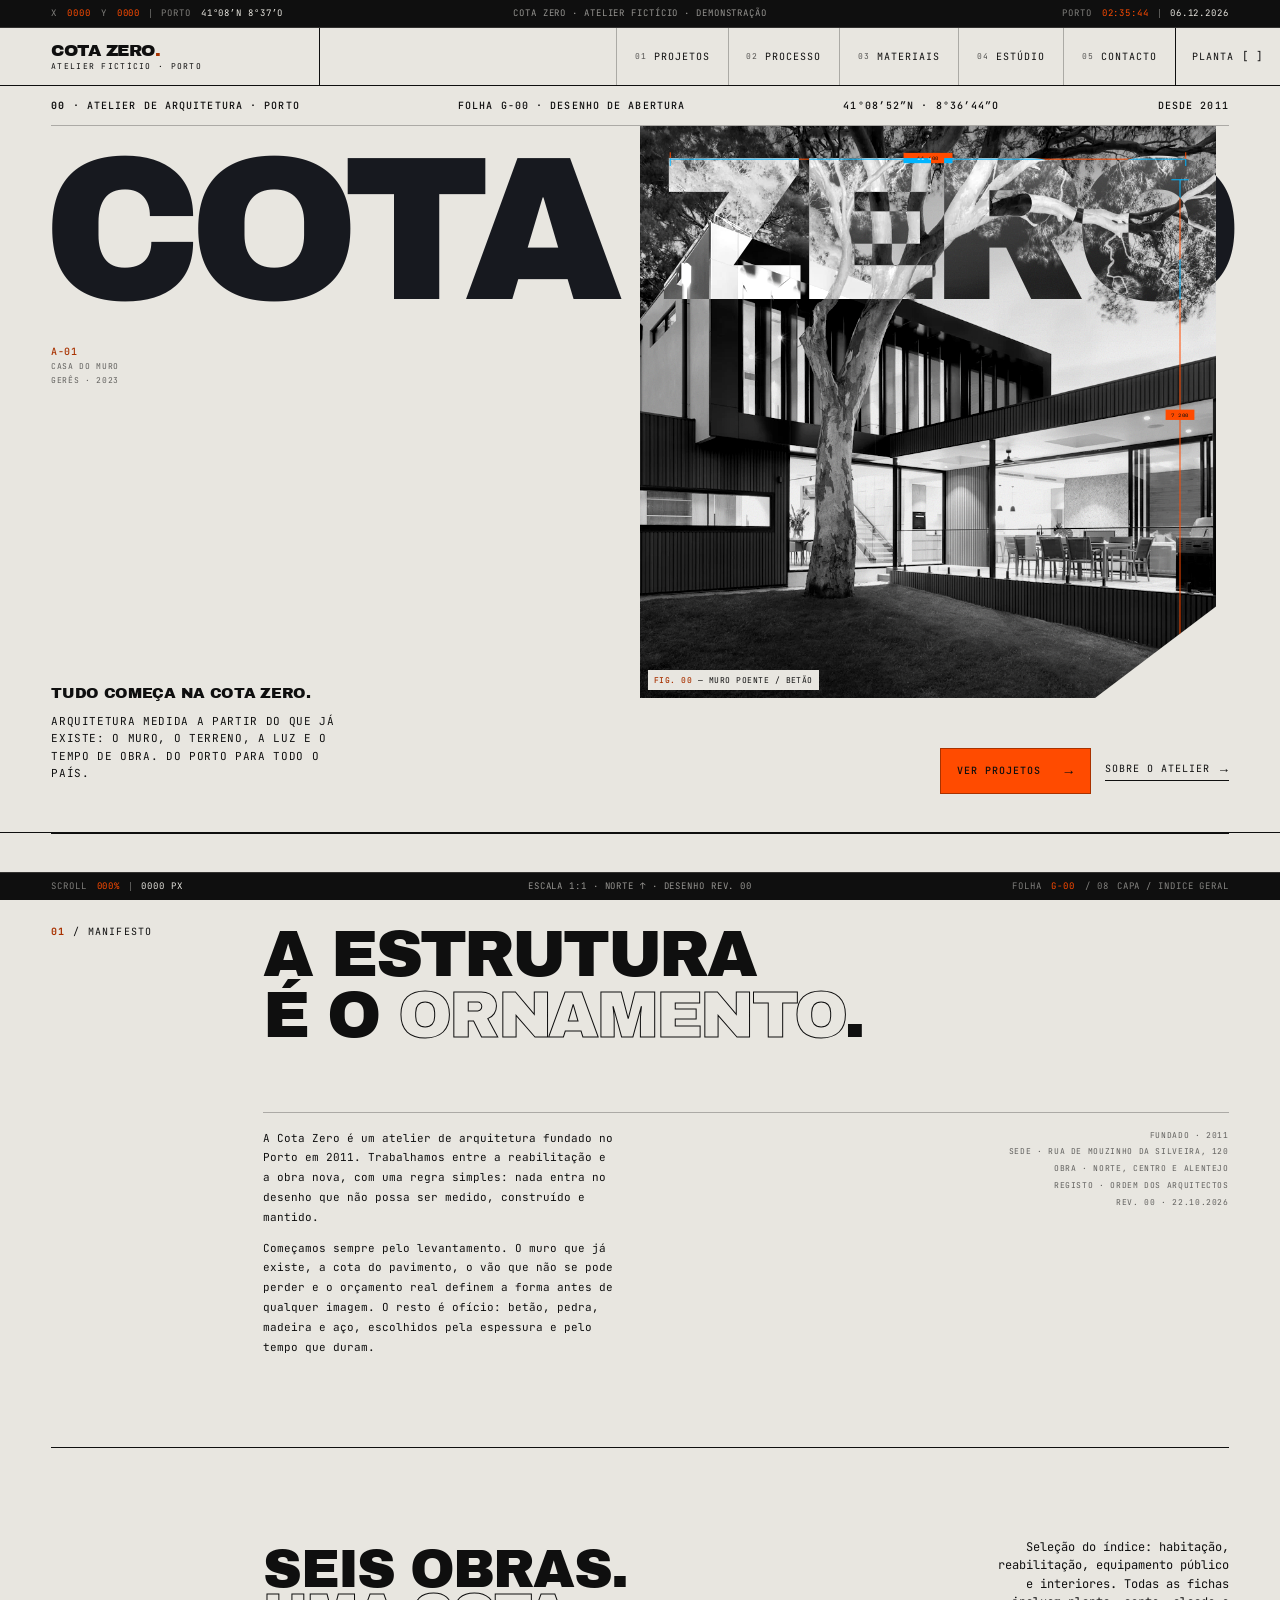
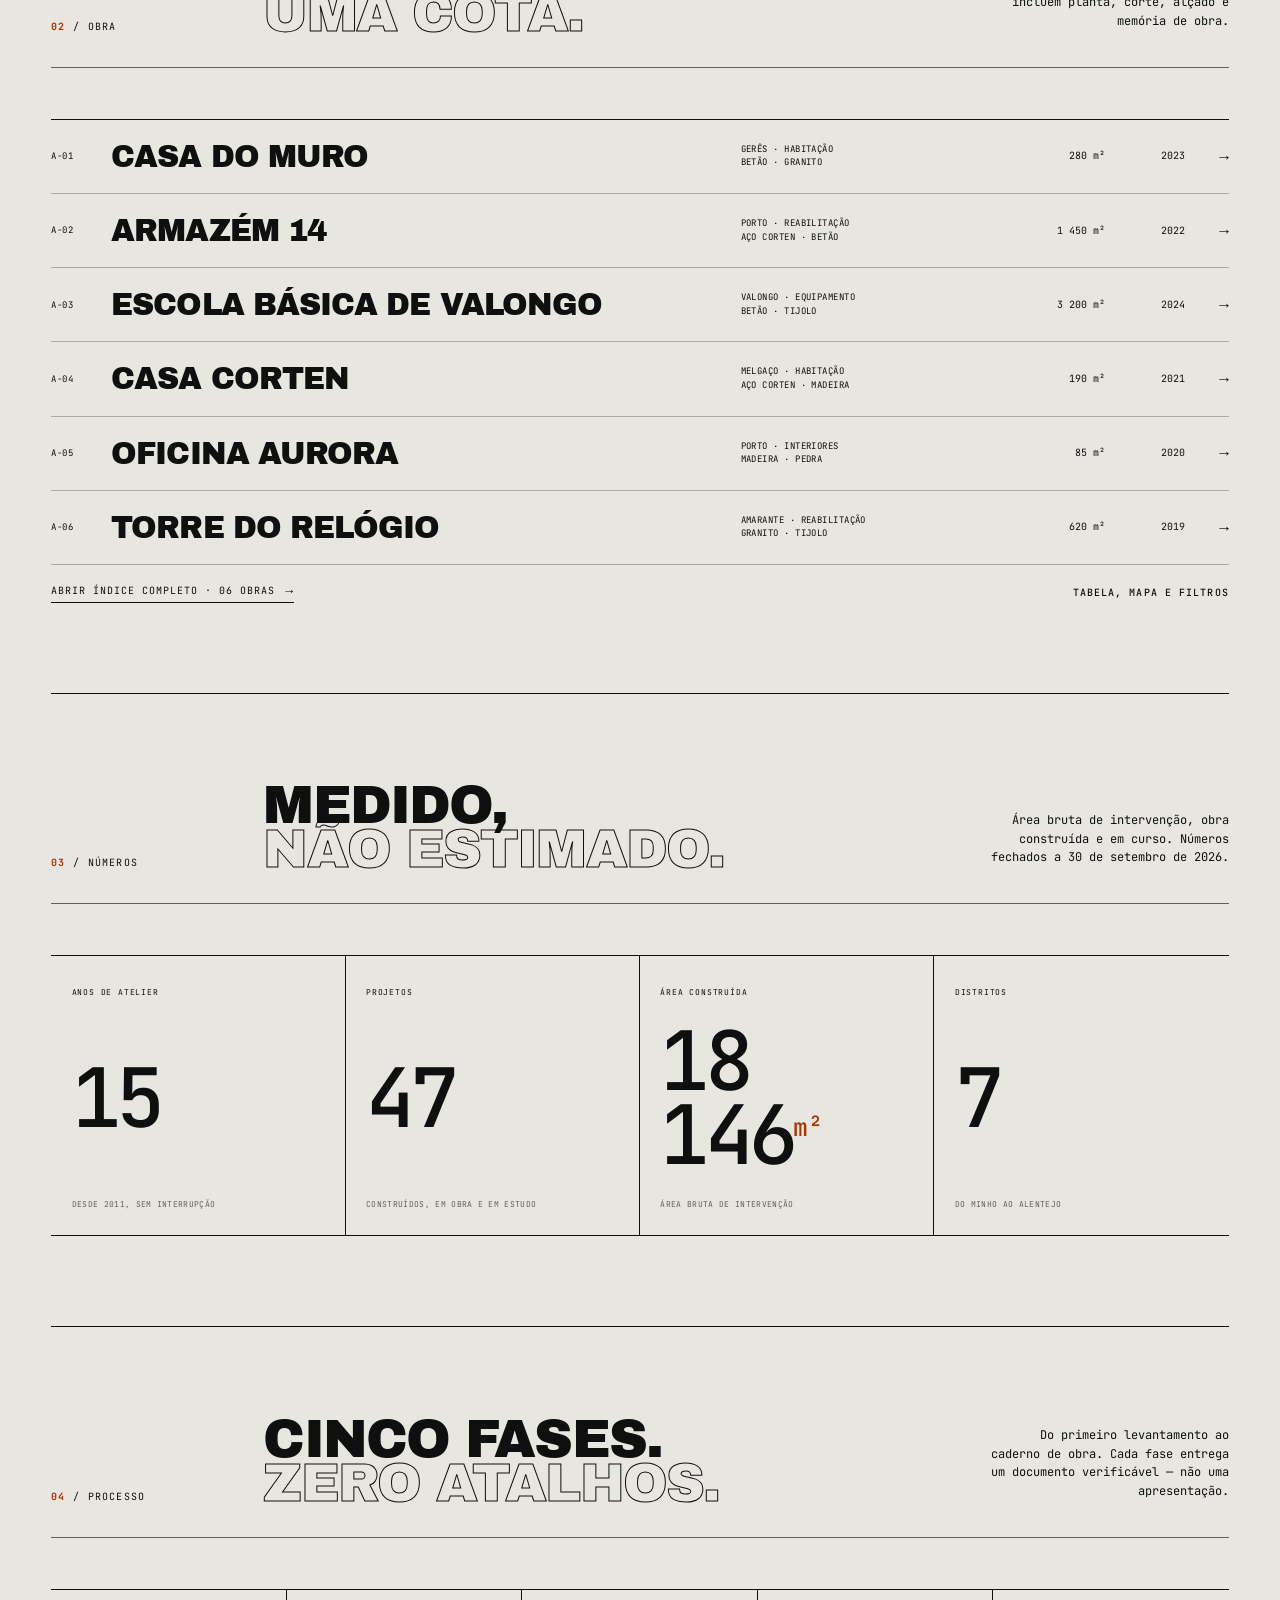
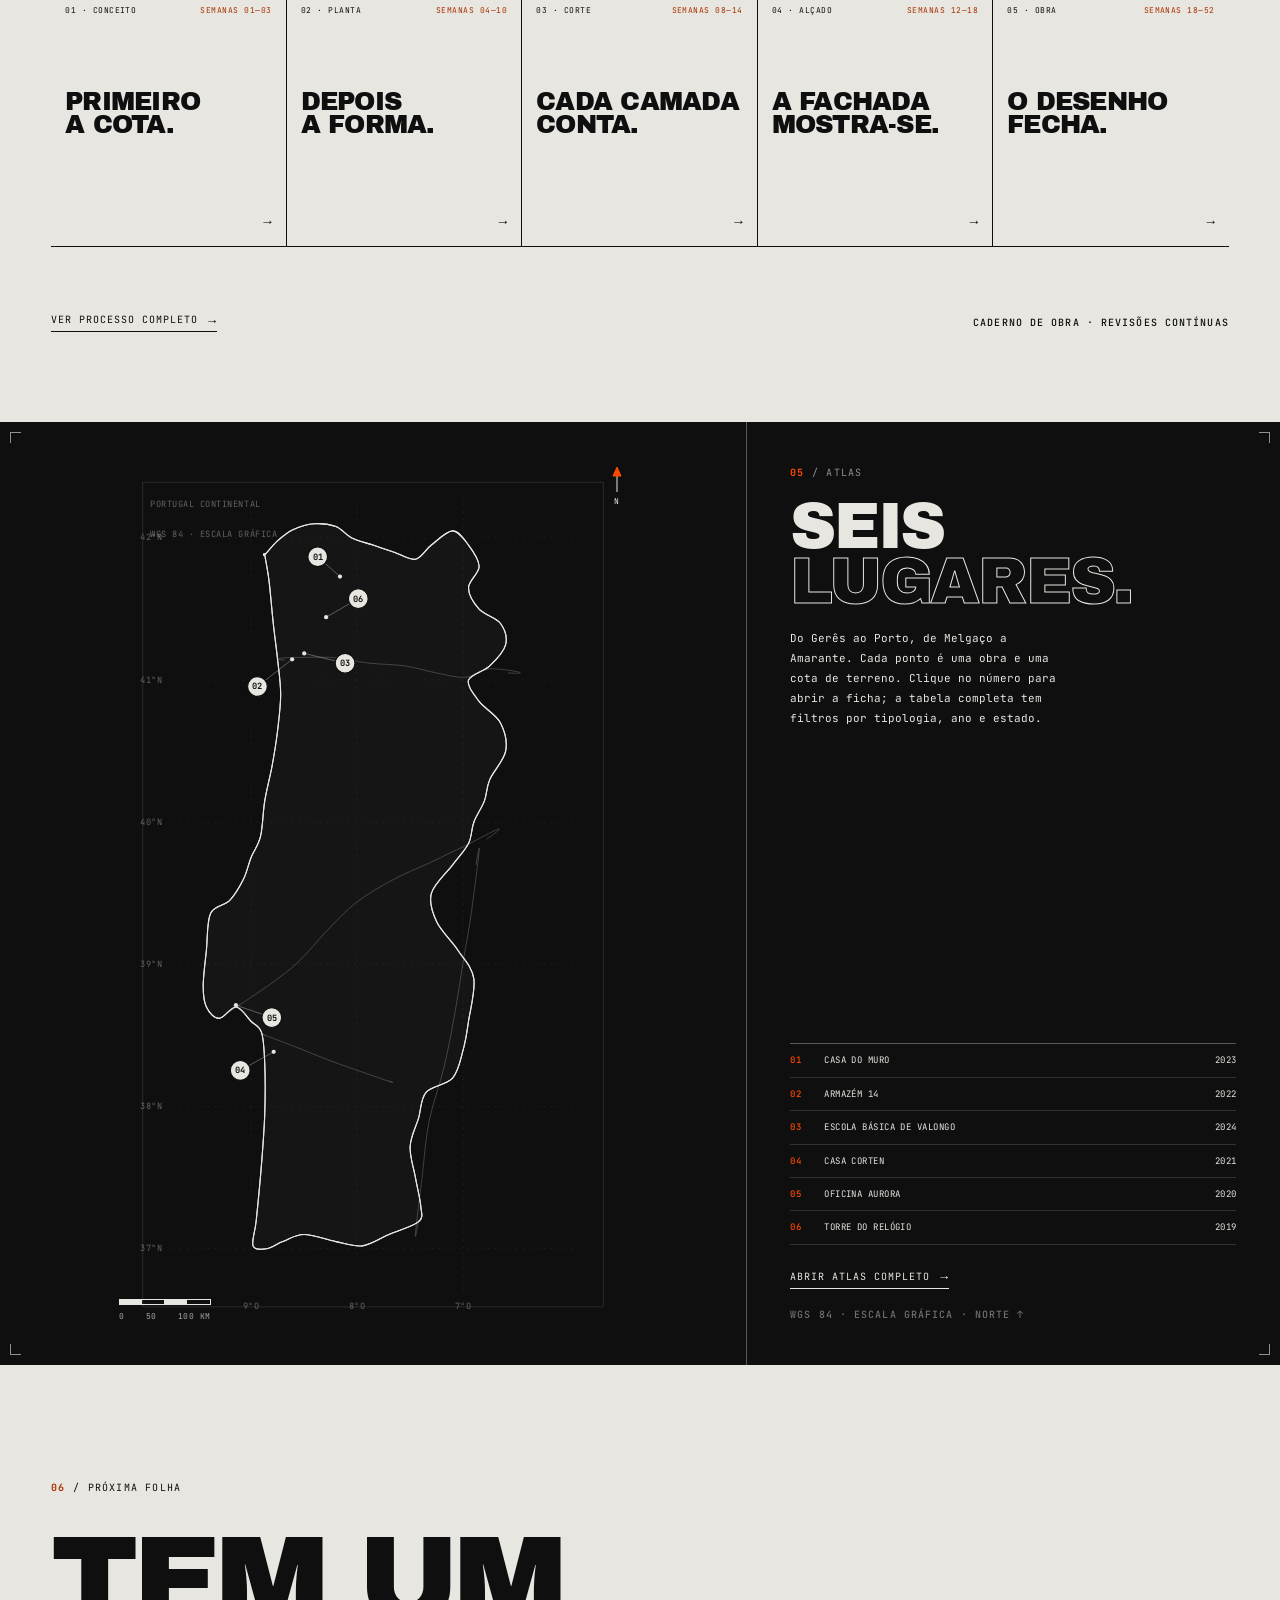
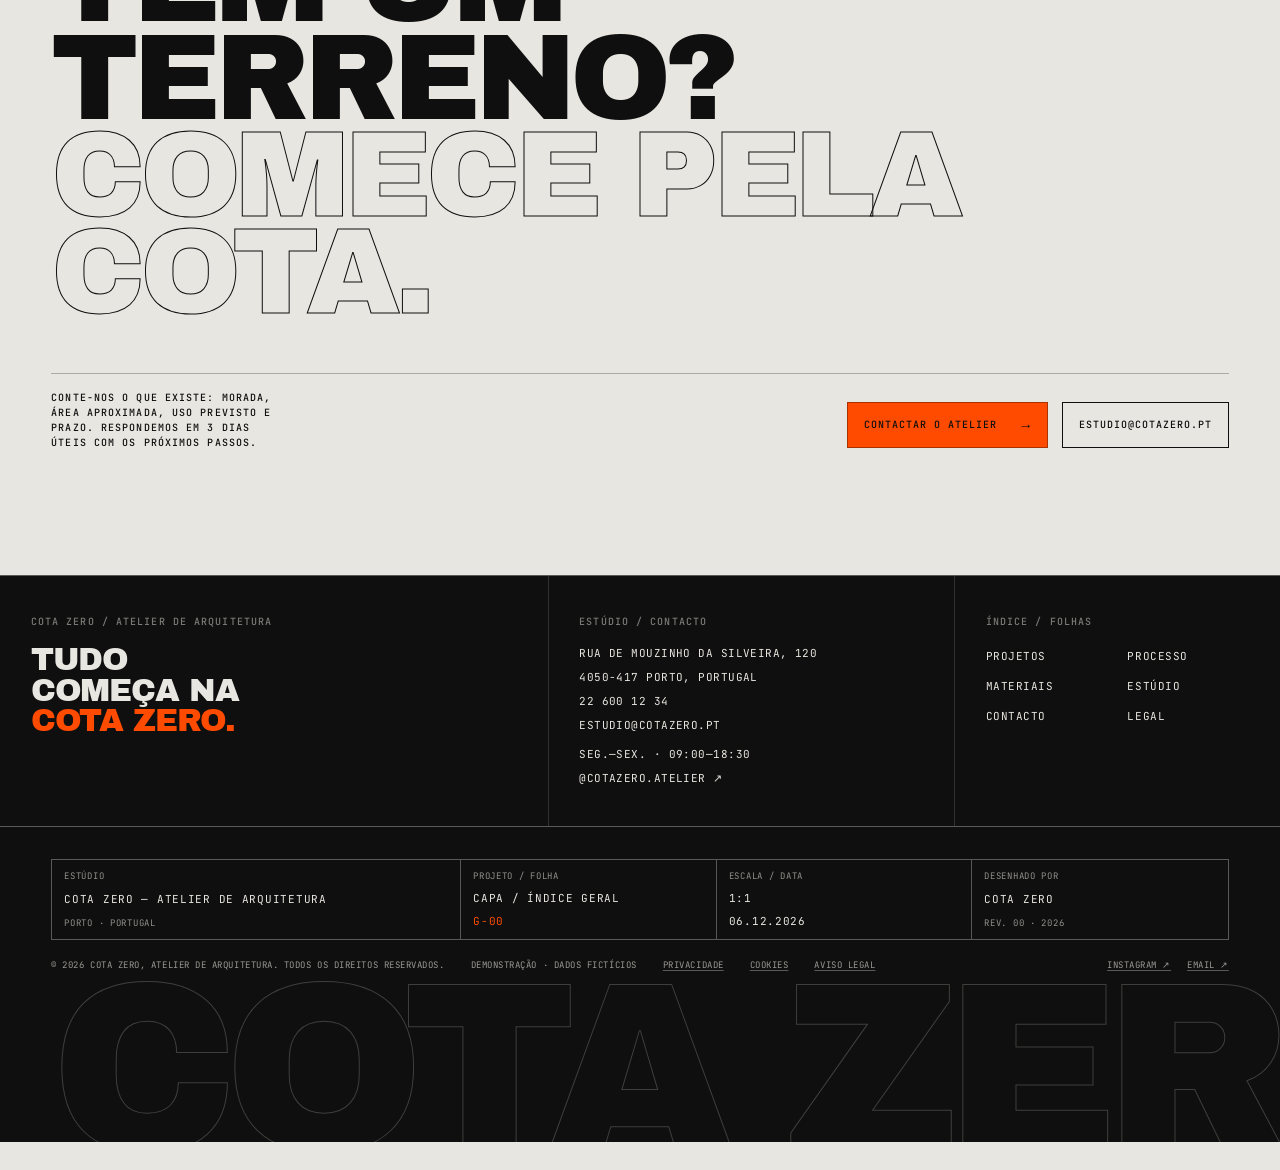
==== index.html @ 21b204c9 "Publicar website Cota Zero com página 404" ====
<!DOCTYPE html>
<html lang="pt-PT">
<head>
  <meta charset="utf-8">
  <meta name="viewport" content="width=device-width, initial-scale=1">
  <title>Cota Zero — Atelier de Arquitetura · Porto</title>
  <meta name="description" content="Atelier de arquitetura no Porto desde 2011. Reabilitação e obra nova medidas a partir do que já existe: o muro, o terreno, a luz e o tempo de obra.">
  <meta name="author" content="Cota Zero, Atelier de Arquitetura">
  <meta name="theme-color" content="#E8E6E0">
  <link rel="icon" href="favicon.svg" type="image/svg+xml">
  <link rel="canonical" href="https://cotazero.pt/">
  
  <link rel="icon" href="svg/favicon.svg" type="image/svg+xml">
  <link rel="apple-touch-icon" href="svg/favicon.svg">

  <meta property="og:type" content="website">
  <meta property="og:site_name" content="Cota Zero, Atelier de Arquitetura">
  <meta property="og:locale" content="pt_PT">
  <meta property="og:title" content="Cota Zero — Atelier de Arquitetura · Porto">
  <meta property="og:description" content="Atelier de arquitetura no Porto desde 2011. Reabilitação e obra nova medidas a partir do que já existe: o muro, o terreno, a luz e o tempo de obra.">
  <meta property="og:url" content="https://cotazero.pt/">
  <meta property="og:image" content="https://cotazero.pt/images/demo/photo-1600585154340-be6161a56a0c-1200x630.webp">
  <meta property="og:image:alt" content="Volume de betão e madeira encostado a um muro de granito, no Gerês.">
  <meta name="twitter:card" content="summary_large_image">
  <meta name="twitter:title" content="Cota Zero — Atelier de Arquitetura · Porto">
  <meta name="twitter:description" content="Atelier de arquitetura no Porto desde 2011. Reabilitação e obra nova medidas a partir do que já existe: o muro, o terreno, a luz e o tempo de obra.">
  <meta name="twitter:image" content="https://cotazero.pt/images/demo/photo-1600585154340-be6161a56a0c-1200x630.webp">

  <link rel="preload" href="fonts/archivo-black-latin.woff2" as="font" type="font/woff2" crossorigin>
  <link rel="preload" href="fonts/jetbrains-mono-latin.woff2" as="font" type="font/woff2" crossorigin>
  <link rel="stylesheet" href="css/style.css">
  <link rel="stylesheet" href="css/components.css">
  <script type="application/ld+json">{"@context":"https://schema.org","@graph":[{"@type":"ProfessionalService","@id":"https://cotazero.pt/#atelier","name":"Cota Zero, Atelier de Arquitetura","url":"https://cotazero.pt/","logo":"https://cotazero.pt/svg/favicon.svg","image":"https://cotazero.pt/images/demo/photo-1600585154340-be6161a56a0c-1200x630.webp","description":"Atelier de arquitetura fundado no Porto em 2011, entre reabilitação e obra nova, com método baseado no levantamento e na cota zero.","foundingDate":"2011","founder":[{"@type":"Person","name":"Ricardo Teles"},{"@type":"Person","name":"Inês Barroso"}],"address":{"@type":"PostalAddress","streetAddress":"Rua de Mouzinho da Silveira, 120","postalCode":"4050-417","addressLocality":"Porto","addressCountry":"PT"},"geo":{"@type":"GeoCoordinates","latitude":41.145,"longitude":-8.615},"telephone":"+351226001234","email":"estudio@cotazero.pt","openingHoursSpecification":[{"@type":"OpeningHoursSpecification","dayOfWeek":["Monday","Tuesday","Wednesday","Thursday"],"opens":"09:00","closes":"18:30"},{"@type":"OpeningHoursSpecification","dayOfWeek":"Friday","opens":"09:00","closes":"17:30"}],"areaServed":"Portugal","sameAs":["https://instagram.com/cotazero.atelier"],"knowsAbout":["Arquitetura","Reabilitação","Habitação","Equipamento público","Interiores"]},{"@type":"WebSite","@id":"https://cotazero.pt/#site","url":"https://cotazero.pt/","name":"Cota Zero","inLanguage":"pt-PT","publisher":{"@id":"https://cotazero.pt/#atelier"}}]}</script>
</head>
<body class="page" data-page="index" data-sheet="G-00" data-sheet-name="Capa / Índice geral">
  <a class="skip-link" href="#conteudo">Saltar para o conteúdo</a>
  <noscript><div class="noscript"><strong>JavaScript desativado.</strong> O índice de projetos, os desenhos e o formulário precisam de JavaScript. Ative-o para ver a folha completa; o restante conteúdo continua legível.</div></noscript>

  <div class="rail rail--top" aria-hidden="true">
    <div class="rail__group">
      <span class="rail__k">X</span><span class="rail__v" data-coord-x>0000</span>
      <span class="rail__k rail__coords-y">Y</span><span class="rail__v rail__coords-y" data-coord-y>0000</span>
      <span class="rail__sep"></span>
      <span class="rail__k">Porto</span><span>41°08′N 8°37′O</span>
    </div>
    <div class="rail__center">Cota Zero · Atelier fictício · Demonstração</div>
    <div class="rail__group rail__group--right">
      <span class="rail__k">Porto</span><time class="rail__v" data-clock>00:00:00</time>
      <span class="rail__sep"></span><span class="rail__date" data-date>22.10.2026</span>
    </div>
  </div>

  <header class="site-header">
    <a class="brand" href="index.html">
      <span class="brand__name">COTA ZERO<span>.</span></span>
      <span class="brand__sub">Atelier fictício · Porto</span>
    </a>
    <nav class="site-nav" aria-label="Navegação principal">
      <a href="projetos.html" data-route="projetos"><span class="nav__num">01</span>Projetos</a>
      <a href="processo.html" data-route="processo"><span class="nav__num">02</span>Processo</a>
      <a href="materiais.html" data-route="materiais"><span class="nav__num">03</span>Materiais</a>
      <a href="estudio.html" data-route="estudio"><span class="nav__num">04</span>Estúdio</a>
      <a href="contacto.html" data-route="contacto"><span class="nav__num">05</span>Contacto</a>
    </nav>
    <div class="header-tools">
      <button type="button" class="plan-toggle" data-plan-toggle aria-pressed="false" aria-controls="planta" title="Alternar grelha de planta (G)">
        <span>Planta</span><span class="plan-toggle__mark" aria-hidden="true">[ ]</span>
      </button>
      <button type="button" class="menu-toggle" data-menu-toggle aria-expanded="false" aria-controls="menu">
        <span class="menu-toggle__open">Índice +</span><span class="menu-toggle__close">Fechar ×</span>
      </button>
    </div>
  </header>

  <div class="menu" id="menu" role="dialog" aria-modal="true" aria-label="Índice do site" aria-hidden="true" inert>
    <div class="menu__bar">
      <span class="micro">Cota Zero · Índice</span>
      <button type="button" class="menu__close" data-menu-close>Fechar <span aria-hidden="true">×</span></button>
    </div>
    <nav class="menu__nav" aria-label="Navegação móvel">
      <a href="index.html" data-route="index"><span class="menu__num">00</span>Início</a>
      <a href="projetos.html" data-route="projetos"><span class="menu__num">01</span>Projetos</a>
      <a href="processo.html" data-route="processo"><span class="menu__num">02</span>Processo</a>
      <a href="materiais.html" data-route="materiais"><span class="menu__num">03</span>Materiais</a>
      <a href="estudio.html" data-route="estudio"><span class="menu__num">04</span>Estúdio</a>
      <a href="contacto.html" data-route="contacto"><span class="menu__num">05</span>Contacto</a>
      <a href="legal.html" data-route="legal"><span class="menu__num">06</span>Legal</a>
    </nav>
    <div class="menu__foot">
      <div>Rua de Mouzinho da Silveira, 120<br>4050-417 Porto<br><a href="tel:+351226001234">22 600 12 34</a></div>
      <div><a href="mailto:estudio@cotazero.pt">estudio@cotazero.pt</a><br><a href="https://instagram.com/cotazero.atelier" target="_blank" rel="noopener">@cotazero.atelier ↗</a><br><span>41°08′N · 8°37′O</span></div>
    </div>
  </div>

  <main id="conteudo">
    <section class="hero" data-sheet="G-00" data-sheet-name="Capa / Índice geral">
      <div class="hero__meta container">
        <span class="micro"><b>00</b> · Atelier de Arquitetura · Porto</span>
        <span class="micro hero__meta-hide">Folha G-00 · Desenho de abertura</span>
        <span class="micro hero__meta-hide">41°08′52″N · 8°36′44″O</span>
        <span class="micro">Desde 2011</span>
      </div>

      <div class="hero__stage">
        <div class="hero__index" aria-hidden="true">
          <span><b>A-01</b></span>
          <span>Casa do Muro</span>
          <span>Gerês · 2023</span>
        </div>

        <h1 class="hero__title"><span>COTA</span><span>ZERO</span></h1>

        <figure class="hero__figure" data-planta-cota>
          <div class="media">
            <!-- PLACEHOLDER: fotografia de obra. Substituir em images/. -->
            <picture>
              <source media="(max-width: 720px)" srcset="images/demo/photo-1600585154340-be6161a56a0c-1400x1750-600.webp">
              <img src="images/demo/photo-1600585154340-be6161a56a0c-1400x1750-900.webp" alt="Volume de betão e madeira encostado a um muro de granito, entre vegetação de altitude." width="900" height="1125" fetchpriority="high" decoding="async">
            </picture>
          </div>
          <svg class="cotas-overlay" viewBox="0 0 800 1000" preserveAspectRatio="none" aria-hidden="true">
            <line x1="42" y1="58" x2="758" y2="58"/>
            <line x1="42" y1="46" x2="42" y2="70"/>
            <line x1="758" y1="46" x2="758" y2="70"/>
            <rect x="366" y="47" width="68" height="18"/>
            <text x="400" y="60" text-anchor="middle">11 400</text>
            <line x1="750" y1="94" x2="750" y2="916"/>
            <line x1="738" y1="94" x2="762" y2="94"/>
            <line x1="738" y1="916" x2="762" y2="916"/>
            <rect x="730" y="496" width="40" height="18"/>
            <text x="750" y="509" text-anchor="middle">7 200</text>
          </svg>
          <figcaption class="fig__cap">
            <span><b>FIG. 00</b> — Muro poente / betão</span>
            <span>Gerês · 2023</span>
          </figcaption>
        </figure>

        <div class="hero__foot">
          <p class="hero__sub">
            <b>Tudo começa na cota zero.</b>
            <span>Arquitetura medida a partir do que já existe: o muro, o terreno, a luz e o tempo de obra. Do Porto para todo o país.</span>
          </p>
          <div class="hero__actions">
            <a class="btn btn--signal" href="projetos.html">Ver projetos <span class="btn__arrow" aria-hidden="true">→</span></a>
            <a class="arrow-link" href="estudio.html">Sobre o atelier</a>
          </div>
        </div>
      </div>
    </section>

    <section class="section container" data-sheet="G-01" data-sheet-name="Manifesto">
      <div class="manifesto">
        <div class="section__index"><b>01</b> / Manifesto</div>
        <div class="manifesto__body">
          <p class="statement">A estrutura<br>é o <span class="outline">ornamento</span>.</p>
          <div class="manifesto__foot">
            <div>
              <p>A Cota Zero é um atelier de arquitetura fundado no Porto em 2011. Trabalhamos entre a reabilitação e a obra nova, com uma regra simples: nada entra no desenho que não possa ser medido, construído e mantido.</p>
              <p>Começamos sempre pelo levantamento. O muro que já existe, a cota do pavimento, o vão que não se pode perder e o orçamento real definem a forma antes de qualquer imagem. O resto é ofício: betão, pedra, madeira e aço, escolhidos pela espessura e pelo tempo que duram.</p>
            </div>
            <div class="manifesto__meta">
              <span>Fundado · 2011</span>
              <span>Sede · Rua de Mouzinho da Silveira, 120</span>
              <span>Obra · Norte, Centro e Alentejo</span>
              <span>Registo · Ordem dos Arquitectos</span>
              <span>Rev. 00 · 22.10.2026</span>
            </div>
          </div>
        </div>
      </div>
    </section>

    <section class="section container" data-sheet="A-10" data-sheet-name="Projetos em destaque">
      <div class="section__head">
        <div class="section__index"><b>02</b> / Obra</div>
        <div class="section__title">
          <div class="section__title-row">
            <h2>Seis obras.<br><span class="outline">Uma cota.</span></h2>
            <p class="section__aside">Seleção do índice: habitação, reabilitação, equipamento público e interiores. Todas as fichas incluem planta, corte, alçado e memória de obra.</p>
          </div>
        </div>
      </div>

      <div class="feature-list" data-hover-preview>
        <a class="feature-row" href="projeto.html?id=casa-do-muro" data-preview-src="images/demo/photo-1600585154340-be6161a56a0c-900x675.webp" data-preview-alt="Casa do Muro, fachada de betão e madeira." data-preview-code="A-01" data-preview-name="Casa do Muro" data-cursor="VER">
          <span class="feature-row__code">A-01</span>
          <span class="feature-row__name">Casa do Muro</span>
          <span class="feature-row__meta">Gerês · Habitação<br>Betão · granito</span>
          <span class="feature-row__area">280 m²</span>
          <span class="feature-row__year">2023</span>
          <span class="feature-row__arrow" aria-hidden="true">→</span>
        </a>
        <a class="feature-row" href="projeto.html?id=armazem-14" data-preview-src="images/demo/photo-1581094794329-c8112a89af12-900x675.webp" data-preview-alt="Armazém 14, nave industrial com estrutura metálica." data-preview-code="A-02" data-preview-name="Armazém 14" data-cursor="VER">
          <span class="feature-row__code">A-02</span>
          <span class="feature-row__name">Armazém 14</span>
          <span class="feature-row__meta">Porto · Reabilitação<br>Aço corten · betão</span>
          <span class="feature-row__area">1 450 m²</span>
          <span class="feature-row__year">2022</span>
          <span class="feature-row__arrow" aria-hidden="true">→</span>
        </a>
        <a class="feature-row" href="projeto.html?id=escola-valongo" data-preview-src="images/demo/photo-1527576539890-dfa815648363-900x675.webp" data-preview-alt="Escola de Valongo, pátio e volumes de betão." data-preview-code="A-03" data-preview-name="Escola Básica de Valongo" data-cursor="VER">
          <span class="feature-row__code">A-03</span>
          <span class="feature-row__name">Escola Básica de Valongo</span>
          <span class="feature-row__meta">Valongo · Equipamento<br>Betão · tijolo</span>
          <span class="feature-row__area">3 200 m²</span>
          <span class="feature-row__year">2024</span>
          <span class="feature-row__arrow" aria-hidden="true">→</span>
        </a>
        <a class="feature-row" href="projeto.html?id=casa-corten" data-preview-src="images/demo/photo-1523217582562-09d0def993a6-900x675.webp" data-preview-alt="Casa Corten, volume de aço oxidado entre árvores." data-preview-code="A-04" data-preview-name="Casa Corten" data-cursor="VER">
          <span class="feature-row__code">A-04</span>
          <span class="feature-row__name">Casa Corten</span>
          <span class="feature-row__meta">Melgaço · Habitação<br>Aço corten · madeira</span>
          <span class="feature-row__area">190 m²</span>
          <span class="feature-row__year">2021</span>
          <span class="feature-row__arrow" aria-hidden="true">→</span>
        </a>
        <a class="feature-row" href="projeto.html?id=oficina-aurora" data-preview-src="images/demo/photo-1524758631624-e2822e304c36-900x675.webp" data-preview-alt="Oficina Aurora, interior de madeira e pedra." data-preview-code="A-05" data-preview-name="Oficina Aurora" data-cursor="VER">
          <span class="feature-row__code">A-05</span>
          <span class="feature-row__name">Oficina Aurora</span>
          <span class="feature-row__meta">Porto · Interiores<br>Madeira · pedra</span>
          <span class="feature-row__area">85 m²</span>
          <span class="feature-row__year">2020</span>
          <span class="feature-row__arrow" aria-hidden="true">→</span>
        </a>
        <a class="feature-row" href="projeto.html?id=torre-do-relogio" data-preview-src="images/demo/photo-1545324418-cc1a3fa10c00-900x675.webp" data-preview-alt="Torre do Relógio, torre de pedra reabilitada." data-preview-code="A-06" data-preview-name="Torre do Relógio" data-cursor="VER">
          <span class="feature-row__code">A-06</span>
          <span class="feature-row__name">Torre do Relógio</span>
          <span class="feature-row__meta">Amarante · Reabilitação<br>Granito · tijolo</span>
          <span class="feature-row__area">620 m²</span>
          <span class="feature-row__year">2019</span>
          <span class="feature-row__arrow" aria-hidden="true">→</span>
        </a>
      </div>

      <div class="cta__foot" style="margin-top:18px;border-top:0;padding-top:0;">
        <a class="arrow-link" href="projetos.html">Abrir índice completo · 06 obras</a>
        <span class="micro">Tabela, mapa e filtros</span>
      </div>
    </section>

    <section class="section container" data-sheet="G-03" data-sheet-name="Números do atelier">
      <div class="section__head">
        <div class="section__index"><b>03</b> / Números</div>
        <div class="section__title">
          <div class="section__title-row">
            <h2>Medido,<br><span class="outline">não estimado.</span></h2>
            <p class="section__aside">Área bruta de intervenção, obra construída e em curso. Números fechados a 30 de setembro de 2026.</p>
          </div>
        </div>
      </div>
      <div class="stats">
        <div class="stat">
          <span class="stat__k">Anos de atelier</span>
          <span class="stat__v" data-count="15">15</span>
          <span class="stat__note">Desde 2011, sem interrupção</span>
        </div>
        <div class="stat">
          <span class="stat__k">Projetos</span>
          <span class="stat__v" data-count="48">48</span>
          <span class="stat__note">Construídos, em obra e em estudo</span>
        </div>
        <div class="stat">
          <span class="stat__k">Área construída</span>
          <span class="stat__v"><span data-count="18400">18 400</span><sup>m²</sup></span>
          <span class="stat__note">Área bruta de intervenção</span>
        </div>
        <div class="stat">
          <span class="stat__k">Distritos</span>
          <span class="stat__v" data-count="7">7</span>
          <span class="stat__note">Do Minho ao Alentejo</span>
        </div>
      </div>
    </section>

    <section class="section container" data-sheet="P-20" data-sheet-name="Processo">
      <div class="section__head">
        <div class="section__index"><b>04</b> / Processo</div>
        <div class="section__title">
          <div class="section__title-row">
            <h2>Cinco fases.<br><span class="outline">Zero atalhos.</span></h2>
            <p class="section__aside">Do primeiro levantamento ao caderno de obra. Cada fase entrega um documento verificável — não uma apresentação.</p>
          </div>
        </div>
      </div>
      <div class="process-strip">
        <a class="process-strip__cell" href="processo.html#fase-conceito">
          <span class="process-strip__num"><span>01 · Conceito</span><span>Semanas 01—03</span></span>
          <span class="process-strip__title">Primeiro<br>a cota.</span>
          <span class="process-strip__arrow" aria-hidden="true">→</span>
        </a>
        <a class="process-strip__cell" href="processo.html#fase-planta">
          <span class="process-strip__num"><span>02 · Planta</span><span>Semanas 04—10</span></span>
          <span class="process-strip__title">Depois<br>a forma.</span>
          <span class="process-strip__arrow" aria-hidden="true">→</span>
        </a>
        <a class="process-strip__cell" href="processo.html#fase-corte">
          <span class="process-strip__num"><span>03 · Corte</span><span>Semanas 08—14</span></span>
          <span class="process-strip__title">Cada camada<br>conta.</span>
          <span class="process-strip__arrow" aria-hidden="true">→</span>
        </a>
        <a class="process-strip__cell" href="processo.html#fase-alcado">
          <span class="process-strip__num"><span>04 · Alçado</span><span>Semanas 12—18</span></span>
          <span class="process-strip__title">A fachada<br>mostra-se.</span>
          <span class="process-strip__arrow" aria-hidden="true">→</span>
        </a>
        <a class="process-strip__cell" href="processo.html#fase-obra">
          <span class="process-strip__num"><span>05 · Obra</span><span>Semanas 18—52</span></span>
          <span class="process-strip__title">O desenho<br>fecha.</span>
          <span class="process-strip__arrow" aria-hidden="true">→</span>
        </a>
      </div>
      <div class="cta__foot" style="border-top:0;padding-top:14px;">
        <a class="arrow-link" href="processo.html">Ver processo completo</a>
        <span class="micro">Caderno de obra · revisões contínuas</span>
      </div>
    </section>

    <section class="section--dark crosses" data-sheet="G-05" data-sheet-name="Atlas de obra">
      <div class="map-band">
        <figure class="map-band__figure">
          <div class="map" data-map data-map-mode="mini" data-map-legend="#home-map-legend" aria-label="Mapa de Portugal continental com projetos da Cota Zero"></div>
        </figure>
        <div class="map-band__info">
          <div>
            <div class="section__index" style="color:rgba(232,230,224,.6);"><b>05</b> / Atlas</div>
            <h2 class="map-band__title" style="margin-top:18px;">Seis<br><span class="outline">lugares.</span></h2>
            <p class="prose" style="max-width:40ch;margin-top:20px;font-size:11px;line-height:1.8;">Do Gerês ao Porto, de Melgaço a Amarante. Cada ponto é uma obra e uma cota de terreno. Clique no número para abrir a ficha; a tabela completa tem filtros por tipologia, ano e estado.</p>
          </div>
          <div>
            <ul class="map-band__legend" id="home-map-legend" aria-label="Legenda do mapa de projetos"></ul>
            <a class="arrow-link" href="projetos.html" style="margin-top:24px;">Abrir atlas completo</a>
            <p class="micro" style="margin-top:18px;color:rgba(232,230,224,.45);">WGS 84 · Escala gráfica · Norte ↑</p>
          </div>
        </div>
      </div>
    </section>

    <section class="cta container" data-sheet="G-06" data-sheet-name="Contacto">
      <div class="cta__label section__index"><b>06</b> / Próxima folha</div>
      <h2 class="cta__title">Tem um terreno?<br><span class="outline">Comece pela cota.</span></h2>
      <div class="cta__foot">
        <p class="micro" style="max-width:38ch;">Conte-nos o que existe: morada, área aproximada, uso previsto e prazo. Respondemos em 3 dias úteis com os próximos passos.</p>
        <div class="hero__actions">
          <a class="btn btn--signal" href="contacto.html">Contactar o atelier <span class="btn__arrow" aria-hidden="true">→</span></a>
          <a class="btn" href="mailto:estudio@cotazero.pt">estudio@cotazero.pt</a>
        </div>
      </div>
    </section>
  </main>

  <footer class="site-footer">
    <div class="footer__top">
      <div class="footer__cell">
        <div class="micro footer__label">Cota Zero / Atelier de Arquitetura</div>
        <p class="footer__claim">Tudo começa na <span>cota zero.</span></p>
      </div>
      <div class="footer__cell">
        <div class="micro footer__label">Estúdio / Contacto</div>
        <address class="footer__list">
          <span>Rua de Mouzinho da Silveira, 120</span>
          <span>4050-417 Porto, Portugal</span>
          <a href="tel:+351226001234">22 600 12 34</a>
          <a href="mailto:estudio@cotazero.pt">estudio@cotazero.pt</a>
        </address>
        <div class="footer__list" style="margin-top:12px;">
          <span>Seg.—Sex. · 09:00—18:30</span>
          <a href="https://instagram.com/cotazero.atelier" target="_blank" rel="noopener">@cotazero.atelier ↗</a>
        </div>
      </div>
      <div class="footer__cell">
        <div class="micro footer__label">Índice / Folhas</div>
        <nav class="footer__nav" aria-label="Navegação de rodapé">
          <a href="projetos.html">Projetos</a>
          <a href="processo.html">Processo</a>
          <a href="materiais.html">Materiais</a>
          <a href="estudio.html">Estúdio</a>
          <a href="contacto.html">Contacto</a>
          <a href="legal.html">Legal</a>
        </nav>
      </div>
    </div>

    <div class="stamp" role="group" aria-label="Carimbo de legenda">
      <div class="stamp__cell">
        <span class="stamp__k">Estúdio</span>
        <span class="stamp__v">Cota Zero — Atelier de Arquitetura</span>
        <span class="stamp__k">Porto · Portugal</span>
      </div>
      <div class="stamp__cell">
        <span class="stamp__k">Projeto / Folha</span>
        <span class="stamp__v" data-page-name>Folha</span>
        <span class="stamp__v stamp__v--signal" data-page-sheet>A-00</span>
      </div>
      <div class="stamp__cell">
        <span class="stamp__k">Escala / Data</span>
        <span class="stamp__v">1:1</span>
        <span class="stamp__v" data-stamp-date>22.10.2026</span>
      </div>
      <div class="stamp__cell">
        <span class="stamp__k">Desenhado por</span>
        <span class="stamp__v">Cota Zero</span>
        <span class="stamp__k">Rev. 00 · 2026</span>
      </div>
    </div>

    <div class="footer__meta">
      <span>© 2026 Cota Zero, Atelier de Arquitetura. Todos os direitos reservados.</span>
      <span>Demonstração · dados fictícios</span>
      <a href="legal.html#privacidade">Privacidade</a>
      <a href="legal.html#cookies">Cookies</a>
      <a href="legal.html#aviso">Aviso legal</a>
      <div class="footer__social">
        <a href="https://instagram.com/cotazero.atelier" target="_blank" rel="noopener">Instagram ↗</a>
        <a href="mailto:estudio@cotazero.pt">Email ↗</a>
      </div>
    </div>
    <div class="footer__word" aria-hidden="true">COTA ZERO</div>
  </footer>

  <div class="rail rail--bottom" aria-hidden="true">
    <div class="rail__group">
      <span class="rail__k">Scroll</span><span class="rail__v" data-scroll-pct>000%</span>
      <span class="rail__sep"></span><span class="rail__scroll-px"><span data-scroll-px>0000</span> PX</span>
    </div>
    <div class="rail__center">Escala 1:1 · Norte ↑ · Desenho rev. 00</div>
    <div class="rail__group rail__group--right">
      <span class="rail__k">Folha</span><span class="rail__v" data-sheet>A-00</span>
      <span class="rail__sheet"><span class="rail__k">/ 08</span><span class="rail__sheet-name" data-sheet-name>Folha</span></span>
    </div>
  </div>

  <div class="planta" id="planta" aria-hidden="true">
    <div class="planta__inner">
      <div class="planta__cols" data-planta-cols></div>
      <svg class="planta__marks" data-planta-marks aria-hidden="true"></svg>
      <div class="planta__topdim" data-planta-topdim></div>
      <div class="planta__hint">Planta <b>on</b> · G para fechar · 12 colunas</div>
    </div>
  </div>

  <script type="module" src="js/main.js"></script>

</body>
</html>
---- css/style.css ----
/* ==========================================================================
   COTA ZERO — style.css
   Base, tokens, tipografia, grelha, chrome fixo (header, rodapé, instrumentos),
   cursor, modo Planta e sequência de entrada.
   O site é uma folha de obra: linhas de 1 px, cantos direitos, sem sombras.
   ========================================================================== */

/* --------------------------------------------------------------------------
   0. TIPOGRAFIA LOCAL
   Ficheiros WOFF2 alojados no site. Evita pedidos a terceiros e o bloqueio
   do primeiro render à espera da Google Fonts.
   -------------------------------------------------------------------------- */
@font-face {
  font-family: "Archivo Black";
  src: url("../fonts/archivo-black-latin.woff2") format("woff2");
  font-weight: 400;
  font-style: normal;
  font-display: swap;
}

@font-face {
  font-family: "JetBrains Mono";
  src: url("../fonts/jetbrains-mono-latin.woff2") format("woff2");
  font-weight: 400 700;
  font-style: normal;
  font-display: swap;
}

@font-face {
  font-family: "JetBrains Mono";
  src: url("../fonts/jetbrains-mono-italic-latin.woff2") format("woff2");
  font-weight: 400;
  font-style: italic;
  font-display: swap;
}

@font-face {
  font-family: "Caveat";
  src: url("../fonts/caveat-latin.woff2") format("woff2");
  font-weight: 400 500;
  font-style: normal;
  font-display: swap;
}

/* --------------------------------------------------------------------------
   1. TOKENS
   -------------------------------------------------------------------------- */
:root {
  /* Paleta */
  --paper: #e8e6e0;
  --paper-2: #dedcd5;
  --concrete: #b9b8b2;
  --ink: #0f0f0f;
  --signal: #ff4b00;
  /* Laranja para texto sobre papel: mantém o matiz, garante contraste AA. */
  --signal-text: #a83200;

  /* Linhas */
  --line: #0f0f0f;
  --line-soft: rgba(15, 15, 15, 0.28);
  --line-mid: rgba(15, 15, 15, 0.62);
  --line-dark: rgba(232, 230, 224, 0.34);
  --line-dark-soft: rgba(232, 230, 224, 0.16);

  /* Medidas */
  --content: 1400px;
  --gutter: clamp(10px, 1.5vw, 26px);
  --margin: clamp(16px, 4vw, 64px);
  --rail-h: 28px;
  --header-h: 58px;
  --chrome-h: calc(var(--rail-h) + var(--header-h));

  /* Tipografia */
  --font-display: "Archivo Black", "Arial Black", "Helvetica Neue", Impact, sans-serif;
  --font-mono: "JetBrains Mono", "IBM Plex Mono", ui-monospace, SFMono-Regular, "Courier New", monospace;
  --font-note: "Caveat", "Segoe Script", "Bradley Hand", cursive;
  --fs-micro: 10px;
  --fs-small: 12px;
  --fs-body: clamp(14px, 0.35vw + 12.5px, 15px);
  --step-hero: clamp(4.1rem, 16.6vw, 15.5rem);
  --step-1: clamp(2.7rem, 8vw, 8rem);
  --step-2: clamp(1.9rem, 4.2vw, 4rem);
  --step-3: clamp(1.35rem, 2.1vw, 1.9rem);

  /* Movimento */
  --ease: cubic-bezier(0.16, 0.84, 0.24, 1);
  --dur: 0.32s;

  /* Camadas */
  --z-planta: 540;
  --z-header: 600;
  --z-rail: 650;
  --z-menu: 800;
  --z-cursor: 900;
  --z-lightbox: 950;
  --z-intro: 1000;

  color-scheme: light;
}

/* --------------------------------------------------------------------------
   2. RESET
   -------------------------------------------------------------------------- */
*,
*::before,
*::after {
  box-sizing: border-box;
}

html {
  -webkit-text-size-adjust: 100%;
  text-size-adjust: 100%;
  scroll-behavior: smooth;
  scroll-padding-top: calc(var(--chrome-h) + 28px);
  background: var(--paper);
}

body {
  margin: 0;
  padding-top: var(--chrome-h);
  padding-bottom: var(--rail-h);
  background: var(--paper);
  color: var(--ink);
  font-family: var(--font-mono);
  font-size: var(--fs-body);
  line-height: 1.6;
  font-variant-ligatures: none;
  -webkit-font-smoothing: antialiased;
  text-rendering: optimizeLegibility;
  overflow-x: clip;
}

body.is-locked {
  overflow: hidden;
}

img,
svg,
video,
iframe {
  display: block;
  max-width: 100%;
}

img {
  height: auto;
}

button,
input,
select,
textarea {
  font: inherit;
  color: inherit;
}

button {
  background: none;
  border: 0;
  padding: 0;
  cursor: pointer;
}

ul,
ol {
  margin: 0;
  padding: 0;
  list-style: none;
}

figure,
blockquote,
dl,
dd,
p,
h1,
h2,
h3,
h4 {
  margin: 0;
}

table {
  border-collapse: collapse;
  border-spacing: 0;
  width: 100%;
}

a {
  color: inherit;
  text-decoration: none;
}

::selection {
  background: var(--signal);
  color: var(--ink);
}

:focus-visible {
  outline: 2px solid var(--signal);
  outline-offset: 3px;
  box-shadow: 0 0 0 5px var(--ink);
}

.section--dark :focus-visible,
.site-footer :focus-visible,
.menu :focus-visible {
  box-shadow: 0 0 0 5px var(--paper);
}

/* --------------------------------------------------------------------------
   3. TIPOGRAFIA
   -------------------------------------------------------------------------- */
h1,
h2,
h3,
h4,
.display {
  font-family: var(--font-display);
  font-weight: 400;
  text-transform: uppercase;
  letter-spacing: -0.035em;
  line-height: 0.82;
  text-wrap: balance;
}

h1,
.h1 {
  font-size: var(--step-1);
}

h2,
.h2 {
  font-size: var(--step-2);
}

h3,
.h3 {
  font-size: var(--step-3);
  line-height: 0.95;
}

h4 {
  font-family: var(--font-mono);
  font-weight: 700;
  font-size: var(--fs-small);
  letter-spacing: 0.08em;
  line-height: 1.4;
}

p {
  max-width: 64ch;
  margin-bottom: 1em;
}

address {
  font-style: normal;
}

p:last-child {
  margin-bottom: 0;
}

strong,
b {
  font-weight: 700;
}

em {
  font-style: normal;
  background: var(--signal);
  color: var(--ink);
  padding: 0 0.1em;
}

.micro {
  font-family: var(--font-mono);
  font-size: var(--fs-micro);
  font-weight: 500;
  line-height: 1.5;
  letter-spacing: 0.11em;
  text-transform: uppercase;
}

.micro--wide {
  letter-spacing: 0.18em;
}

.small {
  font-size: var(--fs-small);
}

.num {
  font-variant-numeric: tabular-nums;
  font-feature-settings: "tnum" 1;
}

.display-xl {
  font-size: var(--step-hero);
  line-height: 0.74;
  letter-spacing: -0.055em;
}

.display-l {
  font-size: var(--step-1);
  line-height: 0.8;
  letter-spacing: -0.045em;
}

.display-m {
  font-size: var(--step-2);
  line-height: 0.84;
}

.outline {
  color: transparent;
  -webkit-text-stroke: 1px var(--ink);
  text-stroke: 1px var(--ink);
}

.section--dark .outline {
  color: transparent;
  -webkit-text-stroke-color: var(--paper);
}

.prose p {
  font-size: var(--fs-body);
  line-height: 1.72;
  max-width: 66ch;
}

.prose p + p {
  margin-top: 1.2em;
}

.prose a,
.link {
  text-decoration: underline;
  text-decoration-thickness: 1px;
  text-underline-offset: 0.28em;
  text-decoration-color: var(--signal-text);
}

.prose a:hover,
.link:hover {
  background: var(--ink);
  color: var(--paper);
  text-decoration-color: var(--signal-text);
}

.section--dark .prose a:hover,
.section--dark .link:hover {
  background: var(--paper);
  color: var(--ink);
}

/* --------------------------------------------------------------------------
   4. GRELHA E LAYOUT
   -------------------------------------------------------------------------- */
.container {
  width: min(calc(100% - (2 * var(--margin))), var(--content));
  margin-inline: auto;
}

.container--wide {
  width: min(calc(100% - (2 * var(--margin))), 1680px);
}

.container--text {
  max-width: 1400px;
}

.grid-12 {
  display: grid;
  grid-template-columns: repeat(12, minmax(0, 1fr));
  gap: var(--gutter);
}

.col-3 { grid-column: span 3; }
.col-4 { grid-column: span 4; }
.col-5 { grid-column: span 5; }
.col-6 { grid-column: span 6; }
.col-7 { grid-column: span 7; }
.col-8 { grid-column: span 8; }
.col-9 { grid-column: span 9; }
.col-12 { grid-column: span 12; }

.start-2 { grid-column-start: 2; }
.start-3 { grid-column-start: 3; }
.start-4 { grid-column-start: 4; }
.start-7 { grid-column-start: 7; }

.section {
  position: relative;
  padding-block: clamp(52px, 7vw, 116px);
  border-top: 1px solid var(--line);
}

.section--flush {
  padding-block: 0;
}

.section--dark {
  background: var(--ink);
  color: var(--paper);
  border-top-color: var(--line-dark);
}

.section--paper-2 {
  background: var(--paper-2);
}

/* Sobre fundo escuro o laranja vivo recupera contraste; o token de texto
   acompanha o fundo para que estados e cotas continuem legíveis. */
.rail,
.menu,
.site-footer,
.intro,
.section--dark,
.phase--dark,
.lightbox,
.cursor-preview__cap,
.site-nav a:hover,
.site-nav a:focus-visible,
.site-nav a[aria-current="page"],
.plan-toggle:hover,
.plan-toggle:focus-visible,
.feature-row:hover,
.feature-row:focus-within,
.material-jump:hover,
.material-jump.is-active,
.process-h__jump button:hover,
.process-h__jump button[aria-current="true"] {
  --signal-text: var(--signal);
}

.section--tight {
  padding-block: clamp(28px, 4vw, 60px);
}

.section__inner {
  position: relative;
}

.section__head {
  display: grid;
  grid-template-columns: minmax(96px, 2fr) 10fr;
  gap: var(--gutter);
  align-items: end;
  padding-bottom: clamp(18px, 2.5vw, 36px);
  border-bottom: 1px solid var(--line-mid);
  margin-bottom: clamp(28px, 4vw, 60px);
}

.section--dark .section__head {
  border-bottom-color: var(--line-dark);
}

.section__index {
  font-family: var(--font-mono);
  font-size: var(--fs-micro);
  letter-spacing: 0.12em;
  text-transform: uppercase;
  line-height: 1.6;
  display: flex;
  gap: 0.75em;
  align-items: baseline;
}

.section__index b {
  color: var(--signal-text);
  font-weight: 700;
}

.section--dark .section__index b {
  color: var(--signal-text);
}

.section__aside {
  justify-self: end;
  text-align: right;
  max-width: 34ch;
  font-size: var(--fs-small);
  line-height: 1.55;
}

.section__title {
  grid-column: 2;
}

/* Régua técnica */
.rule {
  border: 0;
  border-top: 1px solid var(--line);
  margin: 0;
}

.rule--soft {
  border-top-color: var(--line-soft);
}

.rule--dark {
  border-top-color: var(--line-dark);
}

/* Cruz de registo desenhada apenas com fundos de 1 px */
.crosses {
  position: relative;
}

.crosses::after {
  content: "";
  position: absolute;
  inset: 10px;
  pointer-events: none;
  background-image:
    linear-gradient(currentColor, currentColor),
    linear-gradient(currentColor, currentColor),
    linear-gradient(currentColor, currentColor),
    linear-gradient(currentColor, currentColor),
    linear-gradient(currentColor, currentColor),
    linear-gradient(currentColor, currentColor),
    linear-gradient(currentColor, currentColor),
    linear-gradient(currentColor, currentColor);
  background-size:
    11px 1px, 1px 11px,
    11px 1px, 1px 11px,
    11px 1px, 1px 11px,
    11px 1px, 1px 11px;
  background-position:
    left top, left top,
    right top, right top,
    left bottom, left bottom,
    right bottom, right bottom;
  background-repeat: no-repeat;
  opacity: 0.6;
}

/* Etiquetas de folha */
.sheet-label {
  display: inline-flex;
  align-items: center;
  gap: 0.8em;
  font-family: var(--font-mono);
  font-size: var(--fs-micro);
  letter-spacing: 0.1em;
  text-transform: uppercase;
  white-space: nowrap;
}

.sheet-label::before {
  content: "";
  width: 22px;
  height: 1px;
  background: currentColor;
  opacity: 0.6;
}

.sheet-label b {
  font-weight: 700;
}

/* Utilitários */
.visually-hidden {
  position: absolute !important;
  width: 1px;
  height: 1px;
  padding: 0;
  margin: -1px;
  overflow: hidden;
  clip: rect(0 0 0 0);
  clip-path: inset(50%);
  white-space: nowrap;
  border: 0;
}

.skip-link {
  position: fixed;
  top: 8px;
  left: 8px;
  z-index: 1200;
  background: var(--signal);
  color: var(--ink);
  border: 1px solid var(--ink);
  padding: 10px 14px;
  font-size: 11px;
  letter-spacing: 0.08em;
  text-transform: uppercase;
  transform: translateY(-160%);
  transition: transform 0.2s linear;
}

.skip-link:focus {
  transform: translateY(0);
}

.muted {
  color: var(--line-mid);
}

.section--dark .muted {
  color: rgba(232, 230, 224, 0.62);
}

.nowrap {
  white-space: nowrap;
}

/* --------------------------------------------------------------------------
   5. INSTRUMENTOS FIXOS (réguas superior e inferior)
   -------------------------------------------------------------------------- */
.rail {
  position: fixed;
  left: 0;
  right: 0;
  z-index: var(--z-rail);
  height: var(--rail-h);
  display: flex;
  align-items: center;
  gap: 14px;
  padding-inline: var(--margin);
  background: var(--ink);
  color: var(--paper);
  font-family: var(--font-mono);
  font-size: 9px;
  line-height: 1;
  letter-spacing: 0.1em;
  text-transform: uppercase;
  font-variant-numeric: tabular-nums;
  user-select: none;
}

.rail--top {
  top: 0;
  border-bottom: 1px solid var(--line-dark-soft);
}

.rail--bottom {
  bottom: 0;
  border-top: 1px solid var(--line-dark-soft);
}

.rail__group {
  display: flex;
  align-items: center;
  gap: 10px;
  white-space: nowrap;
}

.rail__group--right {
  margin-left: auto;
}

.rail__center {
  position: absolute;
  left: 50%;
  transform: translateX(-50%);
  white-space: nowrap;
  opacity: 0.62;
}

.rail__k {
  color: rgba(232, 230, 224, 0.52);
}

.rail__v {
  color: var(--signal-text);
}

.rail__sep {
  width: 1px;
  height: 9px;
  background: var(--line-dark);
}

.rail__sheet {
  display: inline-flex;
  align-items: center;
  gap: 8px;
}

.rail__sheet-name {
  max-width: 26ch;
  overflow: hidden;
  text-overflow: ellipsis;
  color: rgba(232, 230, 224, 0.55);
}

/* --------------------------------------------------------------------------
   6. HEADER
   -------------------------------------------------------------------------- */
.site-header {
  position: fixed;
  top: var(--rail-h);
  left: 0;
  right: 0;
  z-index: var(--z-header);
  height: var(--header-h);
  display: grid;
  grid-template-columns: minmax(200px, 25%) 1fr auto;
  background: var(--paper);
  border-bottom: 1px solid var(--line);
}

.brand {
  display: flex;
  flex-direction: column;
  justify-content: center;
  gap: 3px;
  padding-inline: var(--margin);
  border-right: 1px solid var(--line);
  min-width: 0;
}

.brand__name {
  font-family: var(--font-display);
  font-size: clamp(17px, 1.35vw, 21px);
  line-height: 1;
  letter-spacing: -0.03em;
  text-transform: uppercase;
  white-space: nowrap;
}

.brand__name span {
  display: inline-block;
  color: var(--signal-text);
}

.brand__sub {
  font-size: 8px;
  letter-spacing: 0.16em;
  line-height: 1.2;
  text-transform: uppercase;
  white-space: nowrap;
  overflow: hidden;
  text-overflow: ellipsis;
}

.site-nav {
  display: flex;
  justify-content: flex-end;
  align-items: stretch;
  min-width: 0;
}

.site-nav a {
  display: flex;
  align-items: center;
  gap: 7px;
  padding-inline: clamp(8px, 1.4vw, 22px);
  border-left: 1px solid var(--line-soft);
  font-size: 10px;
  letter-spacing: 0.1em;
  text-transform: uppercase;
  white-space: nowrap;
  transition: background-color 0.18s linear, color 0.18s linear;
}

.site-nav a .nav__num {
  font-size: 8px;
  opacity: 0.68;
}

.site-nav a:hover,
.site-nav a:focus-visible {
  background: var(--ink);
  color: var(--paper);
}

.site-nav a[aria-current="page"] {
  background: var(--ink);
  color: var(--paper);
}

.site-nav a[aria-current="page"] .nav__num {
  color: var(--signal-text);
  opacity: 1;
}

.header-tools {
  display: flex;
  align-items: stretch;
  border-left: 1px solid var(--line);
}

.plan-toggle {
  display: flex;
  align-items: center;
  gap: 8px;
  padding-inline: clamp(8px, 1.3vw, 18px);
  font-family: var(--font-mono);
  font-size: 10px;
  letter-spacing: 0.1em;
  text-transform: uppercase;
  white-space: nowrap;
  transition: background-color 0.18s linear, color 0.18s linear;
}

.plan-toggle:hover {
  background: var(--ink);
  color: var(--paper);
}

.plan-toggle[aria-pressed="true"] {
  background: var(--signal);
  color: var(--ink);
}

.plan-toggle__mark {
  font-size: 11px;
  letter-spacing: 0;
}

.menu-toggle {
  display: none;
  align-items: center;
  gap: 8px;
  padding-inline: 14px;
  border-left: 1px solid var(--line);
  font-size: 10px;
  letter-spacing: 0.1em;
  text-transform: uppercase;
}

.menu-toggle__close {
  display: none;
}

body.menu-open .menu-toggle {
  background: var(--ink);
  color: var(--paper);
}

body.menu-open .menu-toggle__open {
  display: none;
}

body.menu-open .menu-toggle__close {
  display: inline;
}

/* --------------------------------------------------------------------------
   7. MENU MÓVEL (ecrã inteiro)
   -------------------------------------------------------------------------- */
.menu {
  position: fixed;
  inset: 0;
  z-index: var(--z-menu);
  display: grid;
  grid-template-rows: auto 1fr auto;
  background: var(--ink);
  color: var(--paper);
  padding: 0;
  visibility: hidden;
  transform: translateY(-101%);
  transition: transform 0.46s var(--ease), visibility 0s linear 0.46s;
  overflow-y: auto;
}

.menu.is-open {
  visibility: visible;
  transform: translateY(0);
  transition: transform 0.46s var(--ease), visibility 0s;
}

.menu__bar {
  display: flex;
  align-items: center;
  justify-content: space-between;
  min-height: var(--chrome-h);
  padding-inline: var(--margin);
  border-bottom: 1px solid var(--line-dark);
}

.menu__close {
  display: inline-flex;
  align-items: center;
  gap: 8px;
  border: 1px solid var(--line-dark);
  padding: 10px 13px;
  font-size: 10px;
  letter-spacing: 0.1em;
  text-transform: uppercase;
}

.menu__close:hover {
  background: var(--signal);
  color: var(--ink);
  border-color: var(--signal-text);
}

.menu__nav {
  display: flex;
  flex-direction: column;
  justify-content: center;
  padding: clamp(20px, 4vh, 48px) var(--margin);
}

.menu__nav a {
  display: flex;
  align-items: baseline;
  gap: 0.24em;
  padding-block: clamp(8px, 1.4vh, 16px);
  border-bottom: 1px solid var(--line-dark-soft);
  font-family: var(--font-display);
  font-size: clamp(2.2rem, 10.5vw, 5rem);
  line-height: 0.9;
  letter-spacing: -0.04em;
  text-transform: uppercase;
  transition: color 0.15s linear, padding-left 0.2s var(--ease);
}

.menu__nav a .menu__num {
  font-family: var(--font-mono);
  font-size: 9px;
  letter-spacing: 0.08em;
  color: var(--signal-text);
  transform: translateY(-0.25em);
}

.menu__nav a:hover,
.menu__nav a:focus-visible {
  color: var(--signal-text);
  padding-left: 0.12em;
}

.menu__foot {
  display: grid;
  grid-template-columns: 1fr 1fr;
  gap: 18px;
  padding: 20px var(--margin) calc(var(--rail-h) + 20px);
  border-top: 1px solid var(--line-dark);
  font-size: 10px;
  line-height: 1.7;
  letter-spacing: 0.05em;
  text-transform: uppercase;
}

.menu__foot a {
  text-decoration: underline;
  text-decoration-color: var(--signal-text);
  text-underline-offset: 0.25em;
}

/* --------------------------------------------------------------------------
   8. RODAPÉ / CARIMBO DE LEGENDA
   -------------------------------------------------------------------------- */
.site-footer {
  position: relative;
  background: var(--ink);
  color: var(--paper);
  border-top: 1px solid var(--line-dark);
  padding-bottom: var(--rail-h);
  overflow: hidden;
}

.footer__top {
  display: grid;
  grid-template-columns: 1.35fr 1fr 0.8fr;
  border-bottom: 1px solid var(--line-dark);
}

.footer__cell {
  padding: clamp(22px, 3vw, 42px) clamp(18px, 2.4vw, 34px);
  border-right: 1px solid var(--line-dark-soft);
  min-width: 0;
}

.footer__cell:last-child {
  border-right: 0;
}

.footer__label {
  color: rgba(232, 230, 224, 0.5);
  margin-bottom: 16px;
}

.footer__claim {
  font-family: var(--font-display);
  font-size: clamp(1.45rem, 2.5vw, 2.35rem);
  line-height: 0.95;
  letter-spacing: -0.035em;
  text-transform: uppercase;
  max-width: 12ch;
}

.footer__claim span {
  color: var(--signal-text);
}

.footer__list {
  display: grid;
  gap: 7px;
  font-size: 11px;
  line-height: 1.55;
  letter-spacing: 0.04em;
  text-transform: uppercase;
}

.footer__list a {
  display: inline-flex;
  gap: 6px;
  text-decoration: underline;
  text-decoration-thickness: 1px;
  text-decoration-color: transparent;
  text-underline-offset: 0.25em;
}

.footer__list a:hover {
  text-decoration-color: var(--signal-text);
}

.footer__nav {
  display: grid;
  grid-template-columns: 1fr 1fr;
  gap: 6px 20px;
  font-size: 11px;
  text-transform: uppercase;
  letter-spacing: 0.05em;
}

.footer__nav a {
  display: inline-flex;
  align-items: center;
  min-height: 24px;
}

.footer__nav a:hover {
  color: var(--signal-text);
}

/* Carimbo técnico */
.stamp {
  display: grid;
  grid-template-columns: 1.6fr 1fr 1fr 1fr;
  border: 1px solid var(--line-dark);
  margin: clamp(18px, 2.5vw, 32px) var(--margin) 0;
}

.stamp__cell {
  border-right: 1px solid var(--line-dark);
  padding: 10px 12px;
  min-height: 62px;
  display: flex;
  flex-direction: column;
  justify-content: space-between;
  gap: 8px;
  font-size: 9px;
  letter-spacing: 0.08em;
  text-transform: uppercase;
  line-height: 1.4;
}

.stamp__cell:last-child {
  border-right: 0;
}

.stamp__k {
  color: rgba(232, 230, 224, 0.6);
}

.stamp__v {
  font-size: 11px;
  color: var(--paper);
}

.stamp__v--signal {
  color: var(--signal-text);
}

.footer__meta {
  display: flex;
  flex-wrap: wrap;
  align-items: center;
  gap: 12px 26px;
  padding: 18px var(--margin) 8px;
  font-size: 9px;
  letter-spacing: 0.06em;
  line-height: 1.6;
  text-transform: uppercase;
  color: rgba(232, 230, 224, 0.64);
}

.footer__meta a {
  text-decoration: underline;
  text-underline-offset: 0.22em;
  text-decoration-color: var(--line-dark);
}

.footer__meta a:hover {
  color: var(--paper);
  text-decoration-color: var(--signal-text);
}

.footer__social {
  display: inline-flex;
  gap: 16px;
  margin-left: auto;
}

.footer__word {
  font-family: var(--font-display);
  font-size: clamp(4.4rem, 18.8vw, 19rem);
  line-height: 0.68;
  letter-spacing: -0.06em;
  text-transform: uppercase;
  white-space: nowrap;
  color: transparent;
  -webkit-text-stroke: 1px rgba(232, 230, 224, 0.22);
  padding: 0 var(--margin);
  margin-top: 8px;
  margin-bottom: -0.16em;
  user-select: none;
  pointer-events: none;
}

/* --------------------------------------------------------------------------
   9. CURSOR PERSONALIZADO
   -------------------------------------------------------------------------- */
.cursor {
  position: fixed;
  top: 0;
  left: 0;
  z-index: var(--z-cursor);
  pointer-events: none;
  width: 1px;
  height: 1px;
  display: none;
  color: var(--signal-text);
  will-change: transform;
}

.cursor__cross {
  position: absolute;
  left: -11px;
  top: -0.5px;
  width: 22px;
  height: 1px;
  background: currentColor;
  transition: opacity 0.15s linear, transform 0.2s var(--ease);
}

.cursor__cross--v {
  left: -0.5px;
  top: -11px;
  width: 1px;
  height: 22px;
}

.cursor__dot {
  position: absolute;
  left: -2px;
  top: -2px;
  width: 4px;
  height: 4px;
  background: currentColor;
}

.cursor__ring {
  position: absolute;
  left: -24px;
  top: -24px;
  width: 48px;
  height: 48px;
  border: 1px solid currentColor;
  border-radius: 50%;
  display: grid;
  place-items: center;
  opacity: 0;
  transform: scale(0.35);
  transition: opacity 0.16s linear, transform 0.22s var(--ease);
  background: rgba(232, 230, 224, 0.06);
}

.cursor__label {
  font-family: var(--font-mono);
  font-size: 8px;
  letter-spacing: 0.08em;
  text-transform: uppercase;
  color: var(--ink);
  background: var(--signal);
  padding: 2px 4px;
  opacity: 0;
  transform: translateY(38px);
  transition: opacity 0.16s linear, transform 0.2s var(--ease);
  white-space: nowrap;
}

.cursor__coords {
  position: absolute;
  left: 16px;
  top: 10px;
  font-family: var(--font-mono);
  font-size: 8px;
  letter-spacing: 0.06em;
  color: var(--ink);
  background: var(--paper);
  border: 1px solid var(--ink);
  padding: 2px 4px;
  white-space: nowrap;
  font-variant-numeric: tabular-nums;
  transition: opacity 0.15s linear;
}

.cursor.is-link .cursor__cross,
.cursor.is-link .cursor__dot,
.cursor.is-link .cursor__coords {
  opacity: 0;
}

.cursor.is-link .cursor__ring,
.cursor.is-link .cursor__label {
  opacity: 1;
  transform: scale(1);
}

.cursor.is-link .cursor__label {
  transform: translateY(38px);
}

.cursor.is-down .cursor__ring {
  transform: scale(0.82);
}

.cursor.is-hidden .cursor__cross,
.cursor.is-hidden .cursor__ring,
.cursor.is-hidden .cursor__label,
.cursor.is-hidden .cursor__dot {
  opacity: 0;
}

/* --------------------------------------------------------------------------
   10. MODO PLANTA — SOBREPOSIÇÃO
   -------------------------------------------------------------------------- */
.planta {
  position: fixed;
  inset: 0;
  z-index: var(--z-planta);
  display: none;
  pointer-events: none;
  color: var(--signal-text);
  font-family: var(--font-mono);
}

.planta.is-on {
  display: block;
}

.planta__inner {
  position: absolute;
  left: var(--margin);
  right: var(--margin);
  top: var(--chrome-h);
  bottom: var(--rail-h);
  width: min(calc(100% - (2 * var(--margin))), var(--content));
  margin-inline: auto;
}

.planta__cols {
  position: absolute;
  inset: 0;
  display: grid;
  grid-template-columns: repeat(12, minmax(0, 1fr));
  gap: var(--gutter);
}

.planta__col {
  position: relative;
  background: rgba(255, 75, 0, 0.035);
  border-left: 1px solid rgba(255, 75, 0, 0.42);
  border-right: 1px solid rgba(255, 75, 0, 0.18);
}

.planta__col span {
  position: absolute;
  bottom: 6px;
  left: 5px;
  font-size: 8px;
  letter-spacing: 0.06em;
  color: var(--ink);
  background: var(--signal);
  padding: 1px 3px;
}

.planta__marks {
  position: absolute;
  inset: 0;
  width: 100%;
  height: 100%;
  overflow: visible;
}

.planta__label {
  position: absolute;
  left: 0;
  transform: translateY(-100%);
  display: inline-flex;
  gap: 6px;
  align-items: center;
  background: var(--ink);
  color: var(--paper);
  border-left: 3px solid var(--signal);
  padding: 3px 6px;
  font-size: 8px;
  letter-spacing: 0.08em;
  text-transform: uppercase;
  white-space: nowrap;
  max-width: 90%;
  overflow: hidden;
  text-overflow: ellipsis;
}

.planta__label b {
  color: var(--signal-text);
  font-weight: 400;
}

.planta__measure {
  position: absolute;
  font-size: 8px;
  letter-spacing: 0.04em;
  background: var(--signal);
  color: var(--ink);
  padding: 1px 4px;
  white-space: nowrap;
  transform: translate(-50%, -50%);
}

.planta__topdim {
  position: absolute;
  left: 0;
  right: 0;
  top: 10px;
  height: 34px;
}

.planta__hint {
  position: absolute;
  right: 0;
  bottom: 8px;
  background: var(--ink);
  color: var(--paper);
  padding: 5px 8px;
  font-size: 8px;
  letter-spacing: 0.08em;
  text-transform: uppercase;
}

.planta__hint b {
  color: var(--signal-text);
}

/* --------------------------------------------------------------------------
   11. SEQUÊNCIA DE ENTRADA
   -------------------------------------------------------------------------- */
.intro {
  position: fixed;
  inset: 0;
  z-index: var(--z-intro);
  background: var(--ink);
  color: var(--paper);
  display: grid;
  grid-template-rows: auto 1fr auto;
  padding: 0;
  overflow: hidden;
  clip-path: inset(0 0 0 0);
  transition: clip-path 0.28s var(--ease);
}

.intro.is-done {
  clip-path: inset(50% 0 50% 0);
  pointer-events: none;
}

.intro__bar {
  display: flex;
  align-items: center;
  justify-content: space-between;
  gap: 16px;
  height: var(--rail-h);
  padding-inline: var(--margin);
  border-bottom: 1px solid var(--line-dark);
  font-size: 9px;
  letter-spacing: 0.1em;
  text-transform: uppercase;
}

.intro__skip {
  border: 1px solid var(--line-dark);
  padding: 6px 10px;
  color: var(--paper);
  font-size: 9px;
  letter-spacing: 0.1em;
  text-transform: uppercase;
}

.intro__skip:hover,
.intro__skip:focus-visible {
  background: var(--signal);
  color: var(--ink);
  border-color: var(--signal-text);
}

.intro__stage {
  position: relative;
  display: grid;
  place-items: center;
  min-height: 0;
}

.intro__lines {
  position: absolute;
  inset: 0;
  width: 100%;
  height: 100%;
  transform-origin: center;
  transition: transform 0.25s var(--ease);
}

.intro__lines line {
  stroke-dasharray: 100;
  stroke-dashoffset: 100;
  animation: intro-line 0.7s var(--ease) forwards;
}

@keyframes intro-line {
  to {
    stroke-dashoffset: 0;
  }
}

.intro.is-lines-out .intro__lines {
  transform: scaleY(0);
}

.intro__count {
  position: relative;
  font-family: var(--font-display);
  font-size: clamp(7rem, 31vw, 25rem);
  line-height: 0.72;
  letter-spacing: -0.06em;
  font-variant-numeric: tabular-nums;
  display: flex;
  align-items: baseline;
  gap: 0.08em;
}

.intro__count small {
  font-family: var(--font-mono);
  font-size: clamp(10px, 1.2vw, 16px);
  letter-spacing: 0.08em;
  color: var(--signal-text);
}

.intro__meta {
  position: absolute;
  left: var(--margin);
  right: var(--margin);
  bottom: 6%;
  display: flex;
  justify-content: space-between;
  gap: 20px;
  font-size: 9px;
  letter-spacing: 0.1em;
  line-height: 1.5;
  text-transform: uppercase;
  color: rgba(232, 230, 224, 0.62);
}

.intro__meta b {
  color: var(--paper);
  font-weight: 400;
}

.intro__foot {
  display: flex;
  align-items: center;
  justify-content: space-between;
  gap: 16px;
  height: var(--rail-h);
  padding-inline: var(--margin);
  border-top: 1px solid var(--line-dark);
  font-size: 9px;
  letter-spacing: 0.1em;
  text-transform: uppercase;
  color: rgba(232, 230, 224, 0.62);
}

.intro__progress {
  flex: 1;
  height: 1px;
  background: var(--line-dark);
  position: relative;
  max-width: 320px;
}

.intro__progress i {
  position: absolute;
  inset: 0 auto 0 0;
  width: 0%;
  background: var(--signal);
}

/* --------------------------------------------------------------------------
   12. REVELAÇÃO / MOVIMENTO
   -------------------------------------------------------------------------- */
.reveal-pending {
  opacity: 0;
  transform: translateY(18px);
}

.reveal-pending.is-in {
  opacity: 1;
  transform: none;
  transition: opacity 0.62s var(--ease), transform 0.62s var(--ease);
  transition-delay: var(--reveal-delay, 0ms);
}

/* --------------------------------------------------------------------------
   13. RESPONSIVO
   -------------------------------------------------------------------------- */
@media (max-width: 1180px) {
  .site-nav a {
    padding-inline: 9px;
    font-size: 9px;
  }

  .site-nav a .nav__num {
    display: none;
  }

  .rail__center {
    display: none;
  }
}

@media (max-width: 960px) {
  :root {
    --header-h: 54px;
  }

  .site-header {
    grid-template-columns: minmax(0, 1fr) auto auto;
  }

  .site-nav {
    display: none;
  }

  .menu-toggle {
    display: flex;
  }

  .footer__top {
    grid-template-columns: 1fr 1fr;
  }

  .footer__cell:nth-child(2) {
    border-right: 0;
  }

  .footer__cell:nth-child(3) {
    grid-column: 1 / -1;
    border-top: 1px solid var(--line-dark-soft);
  }

  .stamp {
    grid-template-columns: 1fr 1fr;
  }

  .stamp__cell:nth-child(2) {
    border-right: 0;
  }

  .stamp__cell:nth-child(-n + 2) {
    border-bottom: 1px solid var(--line-dark);
  }

  .grid-12 > [class*="col-"] {
    grid-column: 1 / -1;
  }

  .section__head {
    grid-template-columns: 1fr;
    gap: 14px;
  }

  .section__title {
    grid-column: 1;
  }

  .section__aside {
    justify-self: start;
    text-align: left;
  }
}

@media (max-width: 720px) {
  :root {
    --rail-h: 25px;
    --header-h: 52px;
    --margin: 16px;
  }

  .rail {
    font-size: 8px;
    letter-spacing: 0.06em;
    padding-inline: 12px;
  }

  .rail__center,
  .rail__date,
  .rail__scroll-px,
  .rail__coords-y {
    display: none;
  }

  .rail__sheet-name {
    display: none;
  }

  .brand {
    padding-inline: 14px;
  }

  .brand__sub {
    font-size: 7px;
    letter-spacing: 0.1em;
  }

  .plan-toggle,
  .menu-toggle {
    padding-inline: 10px;
    font-size: 9px;
  }

  .plan-toggle {
    gap: 5px;
  }

  .footer__top {
    grid-template-columns: 1fr;
  }

  .footer__cell {
    border-right: 0;
    border-bottom: 1px solid var(--line-dark-soft);
  }

  .footer__cell:last-child {
    border-bottom: 0;
  }

  .stamp {
    grid-template-columns: 1fr;
  }

  .stamp__cell {
    border-right: 0;
    border-bottom: 1px solid var(--line-dark);
    min-height: 54px;
  }

  .stamp__cell:last-child {
    border-bottom: 0;
  }

  .stamp__cell:nth-child(2) {
    border-bottom: 1px solid var(--line-dark);
  }

  .footer__meta {
    font-size: 8px;
    gap: 8px 16px;
  }

  .footer__social {
    margin-left: 0;
  }

  .menu__foot {
    grid-template-columns: 1fr;
  }

  .intro__meta {
    font-size: 8px;
  }
}

@media (max-width: 380px) {
  .brand {
    padding-inline: 10px;
  }

  .brand__sub {
    display: none;
  }

  .plan-toggle,
  .menu-toggle {
    gap: 5px;
    padding-inline: 8px;
    font-size: 8px;
  }

  .menu-toggle {
    padding-inline: 8px;
  }
}

@media (pointer: coarse) {
  .cursor {
    display: none !important;
  }

  html.has-cursor,
  html.has-cursor * {
    cursor: auto;
  }
}

@media (prefers-reduced-motion: reduce) {
  html {
    scroll-behavior: auto;
  }

  *,
  *::before,
  *::after {
    animation-duration: 0.001ms !important;
    animation-iteration-count: 1 !important;
    transition-duration: 0.001ms !important;
    scroll-behavior: auto !important;
  }

  .reveal-pending {
    opacity: 1;
    transform: none;
  }

  .intro {
    display: none !important;
  }

  .cursor {
    display: none !important;
  }
}
---- css/components.css ----
/* ==========================================================================
   COTA ZERO — components.css
   Componentes editoriais e técnicos: botões, etiquetas, tabelas, imagens,
   cotas, índice de projetos, mapa, ficha de projeto, corte, processo,
   materiais, estúdio, contacto e legal.
   ========================================================================== */

[hidden] {
  display: none !important;
}

/* --------------------------------------------------------------------------
   1. BOTÕES E LIGAÇÕES
   -------------------------------------------------------------------------- */
.btn {
  display: inline-flex;
  align-items: center;
  justify-content: space-between;
  gap: 24px;
  min-height: 46px;
  padding: 12px 16px;
  border: 1px solid var(--line);
  background: transparent;
  color: var(--ink);
  font-family: var(--font-mono);
  font-size: 10px;
  font-weight: 500;
  letter-spacing: 0.1em;
  line-height: 1.2;
  text-transform: uppercase;
  text-align: left;
  transition: background-color 0.16s linear, color 0.16s linear, border-color 0.16s linear;
}

.btn__arrow {
  font-size: 14px;
  line-height: 1;
  transition: transform 0.2s var(--ease);
}

.btn:hover,
.btn:focus-visible {
  background: var(--ink);
  color: var(--paper);
}

.btn:hover .btn__arrow,
.btn:focus-visible .btn__arrow {
  transform: translateX(4px);
}

.btn--signal {
  background: var(--signal);
  border-color: var(--signal-text);
  color: var(--ink);
}

.btn--signal:hover,
.btn--signal:focus-visible {
  background: var(--ink);
  border-color: var(--ink);
  color: var(--paper);
}

.btn--dark {
  border-color: var(--paper);
  color: var(--paper);
}

.btn--dark:hover,
.btn--dark:focus-visible {
  background: var(--paper);
  color: var(--ink);
}

.btn--dark.btn--signal {
  border-color: var(--signal-text);
  color: var(--ink);
}

.btn--dark.btn--signal:hover,
.btn--dark.btn--signal:focus-visible {
  background: var(--paper);
  border-color: var(--paper);
  color: var(--ink);
}

.btn--sm {
  min-height: 36px;
  padding: 8px 11px;
  gap: 14px;
  font-size: 9px;
}

.btn--block {
  width: 100%;
}

.arrow-link {
  display: inline-flex;
  align-items: center;
  gap: 10px;
  border-bottom: 1px solid currentColor;
  padding-bottom: 3px;
  font-size: 10px;
  letter-spacing: 0.1em;
  text-transform: uppercase;
  transition: gap 0.2s var(--ease), color 0.15s linear;
}

.arrow-link::after {
  content: "→";
  font-size: 13px;
  line-height: 1;
}

.arrow-link:hover {
  gap: 16px;
  color: var(--signal-text);
}

.section--dark .arrow-link:hover {
  color: var(--signal-text);
}

.text-link {
  text-decoration: underline;
  text-decoration-thickness: 1px;
  text-underline-offset: 0.26em;
  text-decoration-color: var(--signal-text);
}

.text-link:hover {
  background: var(--ink);
  color: var(--paper);
}

.section--dark .text-link:hover {
  background: var(--paper);
  color: var(--ink);
}

/* --------------------------------------------------------------------------
   2. ETIQUETAS, ESTADOS E DADOS
   -------------------------------------------------------------------------- */
.tag {
  display: inline-flex;
  align-items: center;
  gap: 4px;
  border: 1px solid var(--line-mid);
  padding: 3px 6px;
  font-family: var(--font-mono);
  font-size: 8px;
  font-weight: 500;
  letter-spacing: 0.08em;
  line-height: 1.35;
  text-transform: uppercase;
  white-space: nowrap;
}

.tag::before {
  content: "[";
  opacity: 0.55;
}

.tag::after {
  content: "]";
  opacity: 0.55;
}

.tag--signal {
  border-color: var(--signal-text);
  background: var(--signal);
  color: var(--ink);
}

.section--dark .tag {
  border-color: var(--line-dark);
}

.tag-list {
  display: flex;
  flex-wrap: wrap;
  gap: 4px;
}

.status {
  display: inline-flex;
  align-items: center;
  gap: 6px;
  font-family: var(--font-mono);
  font-size: 9px;
  letter-spacing: 0.06em;
  text-transform: uppercase;
  white-space: nowrap;
}

.status::before {
  content: "";
  display: block;
  width: 6px;
  height: 6px;
  border: 1px solid currentColor;
  background: transparent;
}

.status--construido::before {
  background: currentColor;
}

.status--obra::before {
  background: var(--signal);
  border-color: var(--signal-text);
  animation: blink 2.4s steps(1, end) infinite;
}

.status--projeto::before {
  background: transparent;
}

.section--dark .status--obra::before {
  background: var(--signal);
}

@keyframes blink {
  0%, 70% { opacity: 1; }
  71%, 100% { opacity: 0.35; }
}

.data-pair {
  display: grid;
  gap: 2px;
}

.data-pair dt,
.data-pair__k {
  font-size: 8px;
  letter-spacing: 0.1em;
  text-transform: uppercase;
  color: var(--line-mid);
}

.data-pair dd,
.data-pair__v {
  margin: 0;
  font-size: 12px;
  line-height: 1.45;
}

.section--dark .data-pair dt,
.section--dark .data-pair__k {
  color: rgba(232, 230, 224, 0.6);
}

.coord {
  font-variant-numeric: tabular-nums;
  letter-spacing: 0.02em;
}

.kv {
  display: flex;
  flex-wrap: wrap;
  gap: 4px 12px;
  font-size: 10px;
  letter-spacing: 0.05em;
  text-transform: uppercase;
}

.kv span:first-child {
  color: var(--line-mid);
}

.section--dark .kv span:first-child {
  color: rgba(232, 230, 224, 0.48);
}

/* --------------------------------------------------------------------------
   3. COTAS, ESCALA E NORTE
   -------------------------------------------------------------------------- */
.cota-label {
  display: inline-flex;
  align-items: center;
  justify-content: center;
  min-width: 28px;
  padding: 2px 5px;
  background: var(--signal);
  color: var(--ink);
  font-family: var(--font-mono);
  font-size: 8px;
  font-weight: 500;
  letter-spacing: 0.04em;
  line-height: 1.3;
  text-transform: uppercase;
  font-variant-numeric: tabular-nums;
  white-space: nowrap;
}

.cota-label--paper {
  background: var(--paper);
  color: var(--ink);
}

.cotas-overlay {
  position: absolute;
  inset: 0;
  width: 100%;
  height: 100%;
  pointer-events: none;
  overflow: visible;
  z-index: 3;
}

.cotas-overlay line,
.cotas-overlay path,
.cotas-overlay polyline {
  stroke: var(--signal);
  stroke-width: 1;
  fill: none;
  vector-effect: non-scaling-stroke;
}

.cotas-overlay .cotas-overlay__tick {
  stroke: var(--signal);
}

.cotas-overlay text {
  fill: var(--ink);
  font-family: var(--font-mono);
  font-size: 8px;
  letter-spacing: 0.04em;
  text-transform: uppercase;
}

.cotas-overlay rect {
  fill: var(--signal);
}

.scalebar {
  display: inline-flex;
  flex-direction: column;
  gap: 5px;
  font-family: var(--font-mono);
  font-size: 8px;
  letter-spacing: 0.06em;
  text-transform: uppercase;
}

.scalebar__bar {
  display: flex;
  height: 6px;
  border: 1px solid currentColor;
}

.scalebar__bar i {
  display: block;
  width: 25%;
  border-right: 1px solid currentColor;
}

.scalebar__bar i:last-child {
  border-right: 0;
}

.scalebar__bar i:nth-child(odd) {
  background: currentColor;
}

.scalebar__labels {
  display: flex;
  justify-content: space-between;
  gap: 12px;
  opacity: 0.72;
}

.north {
  display: inline-flex;
  flex-direction: column;
  align-items: center;
  gap: 3px;
  font-family: var(--font-mono);
  font-size: 8px;
  letter-spacing: 0.06em;
  text-transform: uppercase;
  line-height: 1;
}

.north__arrow {
  width: 20px;
  height: 28px;
}

.north__arrow line,
.north__arrow path {
  stroke: currentColor;
  stroke-width: 1;
  fill: none;
}

.north__arrow path {
  fill: var(--signal);
  stroke: var(--signal);
}

/* --------------------------------------------------------------------------
   4. IMAGENS E LEGENDAS
   -------------------------------------------------------------------------- */
.media {
  position: relative;
  display: block;
  overflow: hidden;
  background: var(--concrete);
  isolation: isolate;
}

.media picture {
  display: block;
  width: 100%;
  height: 100%;
}

.media img {
  width: 100%;
  height: 100%;
  object-fit: cover;
  filter: grayscale(1) contrast(1.14) brightness(0.95);
  transition: filter 0.5s var(--ease), transform 0.7s var(--ease);
}

.media::after {
  content: "";
  position: absolute;
  inset: 0;
  z-index: 2;
  pointer-events: none;
  opacity: 0.17;
  mix-blend-mode: multiply;
  background-repeat: repeat;
  background-size: 180px 180px;
  background-image: url("data:image/svg+xml,%3Csvg xmlns='http://www.w3.org/2000/svg' width='180' height='180'%3E%3Cfilter id='n'%3E%3CfeTurbulence type='fractalNoise' baseFrequency='.82' numOctaves='3' stitchTiles='stitch'/%3E%3C/filter%3E%3Crect width='180' height='180' filter='url(%23n)' opacity='.7'/%3E%3C/svg%3E");
}

.media:hover img,
a:hover > .media img,
a:focus-visible > .media img,
.media:focus-within img,
.media.is-color img {
  filter: grayscale(0) contrast(1.04) brightness(1);
  transform: scale(1.012);
}

.media--1x1 { aspect-ratio: 1 / 1; }
.media--4x3 { aspect-ratio: 4 / 3; }
.media--3x4 { aspect-ratio: 3 / 4; }
.media--16x9 { aspect-ratio: 16 / 9; }
.media--3x2 { aspect-ratio: 3 / 2; }
.media--2x3 { aspect-ratio: 2 / 3; }
.media--21x9 { aspect-ratio: 21 / 9; }
.media--5x4 { aspect-ratio: 5 / 4; }

.media--contain img {
  object-fit: contain;
}

.fig {
  position: relative;
  margin: 0;
}

.fig__cap {
  display: flex;
  justify-content: space-between;
  align-items: flex-start;
  gap: 18px;
  padding-top: 7px;
  border-top: 1px solid var(--line-mid);
  margin-top: 7px;
  font-family: var(--font-mono);
  font-size: 8px;
  letter-spacing: 0.06em;
  line-height: 1.5;
  text-transform: uppercase;
}

.fig__cap b {
  font-weight: 500;
  color: var(--signal-text);
}

.section--dark .fig__cap {
  border-top-color: var(--line-dark);
}

.fig__cap span:last-child {
  text-align: right;
  max-width: 44%;
  opacity: 0.62;
}

.fig--flush .fig__cap {
  padding-inline: 0;
}

.fig--overlap {
  position: relative;
  z-index: 2;
}

/* --------------------------------------------------------------------------
   5. TABELAS
   -------------------------------------------------------------------------- */
.table-wrap {
  width: 100%;
  overflow-x: auto;
  -webkit-overflow-scrolling: touch;
}

.data-table {
  width: 100%;
  font-family: var(--font-mono);
  font-size: 11px;
  line-height: 1.4;
  text-transform: uppercase;
  border-top: 1px solid var(--line);
}

.data-table caption {
  caption-side: top;
  text-align: left;
  padding-bottom: 10px;
  font-size: 9px;
  letter-spacing: 0.1em;
  text-transform: uppercase;
  color: var(--line-mid);
}

.data-table th {
  padding: 8px 10px;
  border-bottom: 1px solid var(--line);
  font-size: 8px;
  font-weight: 500;
  letter-spacing: 0.1em;
  text-align: left;
  vertical-align: bottom;
  white-space: nowrap;
}

.data-table th .th-inner {
  display: flex;
  align-items: center;
  gap: 5px;
}

.data-table th button {
  display: inline-flex;
  align-items: center;
  gap: 5px;
  width: 100%;
  padding: 0;
  font: inherit;
  letter-spacing: inherit;
  text-transform: inherit;
  text-align: inherit;
}

.data-table th button:hover {
  color: var(--signal-text);
}

.data-table th .sort-arrow {
  font-size: 9px;
  line-height: 1;
  opacity: 0.25;
}

.data-table th[aria-sort="ascending"] .sort-arrow,
.data-table th[aria-sort="descending"] .sort-arrow {
  opacity: 1;
  color: var(--signal-text);
}

.data-table td {
  padding: 11px 10px;
  border-bottom: 1px solid var(--line-soft);
  vertical-align: middle;
}

.data-table tbody tr {
  position: relative;
  transition: background-color 0.14s linear;
}

.data-table tbody tr:hover {
  background: var(--ink);
  color: var(--paper);
}

.data-table tbody tr:hover td:first-child {
  color: var(--signal-text);
}

.data-table tbody tr:hover .status::before {
  border-color: currentColor;
}

.data-table .td-num,
.data-table .td-code {
  font-variant-numeric: tabular-nums;
  width: 1%;
  white-space: nowrap;
}

.data-table .td-code {
  font-weight: 700;
}

.data-table .td-name {
  font-family: var(--font-mono);
  font-size: 12px;
  font-weight: 700;
  letter-spacing: 0.01em;
}

.data-table .td-area {
  text-align: right;
  font-variant-numeric: tabular-nums;
  white-space: nowrap;
}

.data-table .td-status {
  white-space: nowrap;
}

.data-table tbody tr:focus-within {
  background: var(--paper-2);
  outline: 2px solid var(--signal);
  outline-offset: -2px;
}

.data-table tbody tr:focus-within:hover {
  background: var(--ink);
}

.row-link {
  position: static;
}

.row-link::after {
  content: "";
  position: absolute;
  inset: 0;
  z-index: 1;
}

.row-link:focus-visible {
  outline: none;
  box-shadow: none;
}

.data-table--compact td {
  padding-block: 14px;
}

.data-table--compact .td-name {
  font-size: 13px;
}

.table-note {
  padding-top: 10px;
  font-size: 9px;
  letter-spacing: 0.05em;
  text-transform: uppercase;
  color: var(--line-mid);
}

.section--dark .data-table {
  border-top-color: var(--line-dark);
}

.section--dark .data-table th,
.section--dark .data-table td {
  border-bottom-color: var(--line-dark-soft);
}

.section--dark .data-table tbody tr:hover {
  background: var(--paper);
  color: var(--ink);
}

.section--dark .data-table tbody tr:hover td:first-child {
  color: var(--signal-text);
}

/* Tabela de especificações chave/valor */
.spec-table {
  border-top: 1px solid var(--line);
}

.spec-table th,
.spec-table td {
  padding: 7px 0;
  border-bottom: 1px solid var(--line-soft);
  vertical-align: top;
  text-align: left;
  font-size: 10px;
  line-height: 1.5;
}

.spec-table th {
  width: 38%;
  font-size: 8px;
  font-weight: 500;
  letter-spacing: 0.09em;
  text-transform: uppercase;
  color: var(--line-mid);
  padding-right: 12px;
}

.spec-table td {
  text-transform: none;
}

.section--dark .spec-table,
.section--dark .spec-table th,
.section--dark .spec-table td {
  border-color: var(--line-dark);
}

.section--dark .spec-table th {
  color: rgba(232, 230, 224, 0.48);
}

/* --------------------------------------------------------------------------
   6. FORMULÁRIOS
   -------------------------------------------------------------------------- */
.form {
  display: grid;
  gap: 18px;
}

.form__row {
  display: grid;
  grid-template-columns: 1fr 1fr;
  gap: 18px;
}

.field {
  display: grid;
  gap: 6px;
  min-width: 0;
}

.field__label {
  display: flex;
  justify-content: space-between;
  gap: 8px;
  font-size: 9px;
  font-weight: 500;
  letter-spacing: 0.09em;
  line-height: 1.4;
  text-transform: uppercase;
}

.field__req {
  color: var(--signal-text);
  font-size: 11px;
  line-height: 1;
}

.field__hint {
  font-size: 8px;
  letter-spacing: 0.03em;
  line-height: 1.5;
  color: var(--line-mid);
  order: 3;
}

.field__input,
.field__select,
.field__textarea {
  width: 100%;
  min-height: 44px;
  padding: 10px 11px;
  border: 1px solid var(--line-mid);
  border-radius: 0;
  background: transparent;
  color: var(--ink);
  font-family: var(--font-mono);
  font-size: 12px;
  line-height: 1.5;
  appearance: none;
}

.field__textarea {
  min-height: 148px;
  resize: vertical;
}

.field__select {
  padding-right: 34px;
  background-image: url("data:image/svg+xml,%3Csvg xmlns='http://www.w3.org/2000/svg' width='12' height='8' viewBox='0 0 12 8'%3E%3Cpath d='M1 1l5 5 5-5' fill='none' stroke='%230f0f0f' stroke-width='1.4'/%3E%3C/svg%3E");
  background-repeat: no-repeat;
  background-position: right 12px center;
  cursor: pointer;
}

.field__input:hover,
.field__select:hover,
.field__textarea:hover {
  border-color: var(--line);
}

.field__input:focus,
.field__select:focus,
.field__textarea:focus {
  outline: 2px solid var(--signal);
  outline-offset: 1px;
  border-color: var(--ink);
}

.field__input::placeholder,
.field__textarea::placeholder {
  color: rgba(15, 15, 15, 0.42);
  opacity: 1;
}

.field.has-error .field__input,
.field.has-error .field__select,
.field.has-error .field__textarea {
  border-color: var(--signal-text);
  border-left-width: 4px;
  background: rgba(255, 75, 0, 0.035);
}

.field__error {
  display: none;
  font-size: 9px;
  line-height: 1.5;
  letter-spacing: 0.03em;
  color: #9c2a00;
  order: 2;
}

.field.has-error .field__error {
  display: block;
}

.field__error::before {
  content: "▲ ";
  font-size: 8px;
}

.form__check {
  display: flex;
  align-items: flex-start;
  gap: 10px;
  padding: 4px 0;
  font-size: 10px;
  line-height: 1.6;
}

.form__check input {
  flex: 0 0 auto;
  width: 17px;
  height: 17px;
  margin: 0;
  accent-color: var(--signal-text);
}

.form__check label {
  cursor: pointer;
}

.form__check.has-error {
  color: #9c2a00;
}

.form__check.has-error input {
  outline: 2px solid var(--signal);
  outline-offset: 2px;
}

.form__error-summary {
  border: 1px solid var(--signal);
  border-left-width: 4px;
  padding: 12px 14px;
  font-size: 10px;
  line-height: 1.55;
  background: rgba(255, 75, 0, 0.045);
}

.form__error-summary:focus {
  outline: 2px solid var(--ink);
}

.form__error-summary strong {
  display: block;
  margin-bottom: 4px;
  text-transform: uppercase;
  letter-spacing: 0.08em;
}

.form__error-summary ul {
  list-style: none;
  display: grid;
  gap: 2px;
}

.form__error-summary a {
  text-decoration: underline;
  text-underline-offset: 0.2em;
}

.form__foot {
  display: flex;
  align-items: center;
  justify-content: space-between;
  gap: 16px;
  flex-wrap: wrap;
  padding-top: 4px;
}

.form__status {
  border: 1px solid var(--line);
  border-left: 4px solid var(--signal);
  padding: 18px 20px;
}

.form__status .micro {
  color: var(--signal-text);
  margin-bottom: 8px;
}

.form__status h3 {
  margin-bottom: 8px;
}

.form__status p {
  font-size: 12px;
  max-width: 52ch;
}

.char-count {
  font-size: 8px;
  letter-spacing: 0.05em;
  text-align: right;
  color: var(--line-mid);
  font-variant-numeric: tabular-nums;
}

.char-count.is-low {
  color: #9c2a00;
}

/* --------------------------------------------------------------------------
   7. CABEÇALHO DE PÁGINA
   -------------------------------------------------------------------------- */
.page-head {
  position: relative;
  padding-top: clamp(30px, 4vw, 56px);
  padding-bottom: clamp(26px, 4vw, 54px);
  border-bottom: 1px solid var(--line);
}

.page-head__meta {
  display: flex;
  flex-wrap: wrap;
  justify-content: space-between;
  align-items: center;
  gap: 10px 24px;
  padding-bottom: 14px;
  border-bottom: 1px solid var(--line-soft);
  margin-bottom: clamp(22px, 3.4vw, 46px);
}

.page-head__meta > * {
  display: flex;
  align-items: center;
  gap: 8px;
}

.page-head__title {
  font-size: clamp(3.4rem, 12.6vw, 11.5rem);
  line-height: 0.76;
  letter-spacing: -0.055em;
  margin-left: -0.045em;
  overflow-wrap: anywhere;
}

.page-head__title .outline {
  -webkit-text-stroke-width: 1px;
}

.page-head__foot {
  display: grid;
  grid-template-columns: minmax(0, 1.2fr) minmax(0, 1fr) auto;
  gap: var(--gutter);
  align-items: end;
  margin-top: clamp(20px, 3vw, 38px);
}

.page-head__lead {
  max-width: 54ch;
  font-size: 12px;
  line-height: 1.7;
}

.page-head__data {
  display: flex;
  flex-wrap: wrap;
  gap: 10px 26px;
  font-size: 9px;
  letter-spacing: 0.06em;
  text-transform: uppercase;
}

.page-head__data b {
  display: block;
  font-family: var(--font-mono);
  font-size: 17px;
  font-weight: 500;
  letter-spacing: 0;
  line-height: 1.2;
  font-variant-numeric: tabular-nums;
}

.breadcrumb {
  display: flex;
  flex-wrap: wrap;
  align-items: center;
  gap: 8px;
  font-size: 8px;
  letter-spacing: 0.09em;
  text-transform: uppercase;
}

.breadcrumb li {
  display: inline-flex;
  align-items: center;
  gap: 8px;
}

.breadcrumb li + li::before {
  content: "/";
  opacity: 0.42;
}

.breadcrumb a:hover {
  color: var(--signal-text);
}

/* --------------------------------------------------------------------------
   8. PÁGINA INICIAL
   -------------------------------------------------------------------------- */
.hero {
  position: relative;
  border-bottom: 1px solid var(--line);
  background: var(--paper);
  overflow: hidden;
}

.hero__meta {
  display: flex;
  flex-wrap: wrap;
  justify-content: space-between;
  gap: 8px 20px;
  padding-block: 12px;
  border-bottom: 1px solid var(--line-soft);
}

.hero__stage {
  position: relative;
  min-height: clamp(520px, calc(100svh - var(--chrome-h) - var(--rail-h) - 80px), 900px);
  padding: clamp(18px, 2.4vw, 34px) var(--margin) clamp(22px, 3vw, 38px);
  isolation: isolate;
  display: flex;
  flex-direction: column;
  background: var(--paper);
}

.hero__title {
  position: relative;
  z-index: 2;
  display: flex;
  justify-content: space-between;
  align-items: baseline;
  gap: 0.12em;
  width: calc(100% + 0.05em);
  margin-left: -0.04em;
  font-size: clamp(4.6rem, 16vw, 17.5rem);
  line-height: 0.72;
  letter-spacing: -0.062em;
  color: #fff;
  mix-blend-mode: difference;
  pointer-events: none;
  white-space: nowrap;
}

.hero__title span {
  display: block;
}

.hero__figure {
  position: absolute;
  right: calc(var(--margin) + 1vw);
  top: 0;
  bottom: 19%;
  z-index: 1;
  width: min(45%, 640px);
  aspect-ratio: auto;
  clip-path: polygon(0 0, 100% 0, 100% 84%, 79% 100%, 0 100%);
}

.hero__figure .media {
  width: 100%;
  height: 100%;
}

.hero__figure .fig__cap {
  position: absolute;
  left: 8px;
  bottom: 8px;
  z-index: 4;
  border: 0;
  margin: 0;
  padding: 4px 6px;
  background: var(--paper);
  max-width: calc(100% - 16px);
}

.hero__figure .fig__cap span:last-child {
  display: none;
}

.hero__cotas {
  position: absolute;
  inset: 0;
  z-index: 3;
  pointer-events: none;
}

.hero__cotas .cotas-overlay {
  filter: drop-shadow(0 0 1px var(--paper));
}

.hero__foot {
  position: relative;
  z-index: 4;
  margin-top: auto;
  padding-top: clamp(80px, 12vh, 160px);
  display: grid;
  grid-template-columns: minmax(0, 1fr) auto;
  align-items: end;
  gap: 24px;
}

.hero__sub {
  display: flex;
  flex-wrap: wrap;
  align-items: baseline;
  gap: 8px 18px;
  max-width: 44ch;
  font-size: 11px;
  letter-spacing: 0.06em;
  line-height: 1.6;
  text-transform: uppercase;
}

.hero__sub b {
  font-family: var(--font-display);
  font-size: 15px;
  letter-spacing: -0.02em;
  font-weight: 400;
}

.hero__actions {
  display: flex;
  flex-wrap: wrap;
  align-items: center;
  gap: 14px;
}

.hero__scroll {
  display: flex;
  align-items: center;
  gap: 8px;
  font-size: 8px;
  letter-spacing: 0.1em;
  text-transform: uppercase;
  writing-mode: vertical-rl;
  transform: rotate(180deg);
}

.hero__scroll::before {
  content: "";
  width: 1px;
  height: 42px;
  background: currentColor;
  animation: line-slide 2.2s var(--ease) infinite;
}

@keyframes line-slide {
  0% { transform: scaleY(0); transform-origin: top; }
  45% { transform: scaleY(1); transform-origin: top; }
  55% { transform: scaleY(1); transform-origin: bottom; }
  100% { transform: scaleY(0); transform-origin: bottom; }
}

.hero__index {
  position: absolute;
  left: var(--margin);
  top: 31%;
  z-index: 4;
  display: grid;
  gap: 2px;
  font-size: 8px;
  letter-spacing: 0.08em;
  text-transform: uppercase;
  line-height: 1.45;
}

.hero__index b {
  font-size: 10px;
  font-weight: 500;
  color: var(--signal-text);
}

.hero__index span:not(:first-child) {
  opacity: 0.62;
}

/* Manifesto */
.manifesto {
  display: grid;
  grid-template-columns: minmax(90px, 2fr) 10fr;
  gap: var(--gutter);
  align-items: start;
}

.manifesto__body {
  max-width: 1280px;
}

.statement {
  font-family: var(--font-display);
  font-size: clamp(1.9rem, 5.1vw, 5.2rem);
  line-height: 0.94;
  letter-spacing: -0.04em;
  text-transform: uppercase;
  text-wrap: balance;
}

.statement .outline {
  -webkit-text-stroke-width: 1px;
}

.manifesto__foot {
  display: grid;
  grid-template-columns: 1fr 1fr;
  gap: var(--gutter);
  align-items: start;
  margin-top: clamp(30px, 4vw, 56px);
  padding-top: 16px;
  border-top: 1px solid var(--line-soft);
}

.manifesto__foot p {
  font-size: 11px;
  line-height: 1.8;
  max-width: 50ch;
}

.manifesto__meta {
  justify-self: end;
  display: grid;
  gap: 4px;
  font-size: 8px;
  letter-spacing: 0.08em;
  text-transform: uppercase;
  text-align: right;
  color: var(--line-mid);
}

/* Projetos em destaque */
.feature-list {
  border-top: 1px solid var(--line);
}

.feature-row {
  position: relative;
  display: grid;
  grid-template-columns: 44px minmax(0, 1.5fr) minmax(0, 0.7fr) 62px 64px 28px;
  gap: 16px;
  align-items: center;
  padding-block: clamp(14px, 2vw, 22px);
  border-bottom: 1px solid var(--line-soft);
  transition: background-color 0.15s linear, color 0.15s linear, padding-left 0.2s var(--ease);
}

.feature-row:hover,
.feature-row:focus-within {
  background: var(--ink);
  color: var(--paper);
  padding-left: 10px;
}

.feature-row:hover .feature-row__code,
.feature-row:focus-within .feature-row__code {
  color: var(--signal-text);
}

.feature-row__code {
  font-size: 9px;
  letter-spacing: 0.05em;
  font-variant-numeric: tabular-nums;
}

.feature-row__name {
  font-family: var(--font-display);
  font-size: clamp(1.2rem, 2.4vw, 2.2rem);
  line-height: 0.95;
  letter-spacing: -0.03em;
  text-transform: uppercase;
}

.feature-row__meta {
  font-size: 9px;
  letter-spacing: 0.05em;
  text-transform: uppercase;
  line-height: 1.5;
}

.feature-row__area,
.feature-row__year {
  font-size: 10px;
  font-variant-numeric: tabular-nums;
  text-align: right;
  white-space: nowrap;
}

.feature-row__arrow {
  font-size: 16px;
  text-align: right;
  transition: transform 0.2s var(--ease);
}

.feature-row:hover .feature-row__arrow {
  transform: translateX(4px);
  color: var(--signal-text);
}

/* Imagem que segue o cursor */
.cursor-preview {
  position: fixed;
  top: 0;
  left: 0;
  z-index: 700;
  width: clamp(210px, 22vw, 330px);
  pointer-events: none;
  opacity: 0;
  transform: translate3d(0, 0, 0) scale(0.96);
  transition: opacity 0.18s linear;
  will-change: transform;
}

.cursor-preview.is-visible {
  opacity: 1;
}

.cursor-preview__media {
  position: relative;
  aspect-ratio: 4 / 3;
  overflow: hidden;
  border: 1px solid var(--paper);
  background: var(--concrete);
  box-shadow: 8px 8px 0 rgba(15, 15, 15, 0.14);
}

.cursor-preview__media img {
  width: 100%;
  height: 100%;
  object-fit: cover;
  filter: grayscale(1) contrast(1.14);
  transition: filter 0.25s linear;
}

.cursor-preview.is-color .cursor-preview__media img {
  filter: grayscale(0) contrast(1.02);
}

.cursor-preview__cap {
  display: flex;
  justify-content: space-between;
  gap: 8px;
  margin-top: 4px;
  padding: 4px 6px;
  background: var(--ink);
  color: var(--paper);
  font-family: var(--font-mono);
  font-size: 8px;
  letter-spacing: 0.06em;
  text-transform: uppercase;
}

.cursor-preview__cap b {
  color: var(--signal-text);
  font-weight: 500;
}

@media (pointer: coarse) {
  .cursor-preview {
    display: none !important;
  }
}

/* Números */
.stats {
  display: grid;
  grid-template-columns: repeat(4, 1fr);
  border-top: 1px solid var(--line);
  border-bottom: 1px solid var(--line);
}

.stat {
  position: relative;
  padding: clamp(18px, 2.4vw, 30px) clamp(12px, 1.6vw, 22px) clamp(16px, 2vw, 26px);
  border-right: 1px solid var(--line);
  min-height: 180px;
  display: flex;
  flex-direction: column;
  justify-content: space-between;
  gap: 26px;
}

.stat:last-child {
  border-right: 0;
}

.stat__k {
  font-size: 8px;
  letter-spacing: 0.1em;
  text-transform: uppercase;
  line-height: 1.5;
}

.stat__v {
  font-family: var(--font-mono);
  font-size: clamp(2.8rem, 6.4vw, 6.4rem);
  font-weight: 500;
  line-height: 0.9;
  letter-spacing: -0.06em;
  font-variant-numeric: tabular-nums;
}

.stat__v sup {
  font-size: 0.3em;
  vertical-align: super;
  letter-spacing: 0;
  color: var(--signal-text);
}

.stat__note {
  font-size: 8px;
  letter-spacing: 0.04em;
  line-height: 1.5;
  text-transform: uppercase;
  opacity: 0.62;
}

/* Faixa de processo */
.process-strip {
  display: grid;
  grid-template-columns: repeat(5, 1fr);
  border-top: 1px solid var(--line);
  border-bottom: 1px solid var(--line);
}

.process-strip__cell {
  position: relative;
  display: flex;
  flex-direction: column;
  justify-content: space-between;
  gap: 34px;
  min-height: clamp(180px, 20vw, 280px);
  padding: 14px;
  border-right: 1px solid var(--line);
  transition: background-color 0.16s linear, color 0.16s linear;
}

.process-strip__cell:last-child {
  border-right: 0;
}

.process-strip__cell:hover,
.process-strip__cell:focus-visible {
  background: var(--ink);
  color: var(--paper);
}

.process-strip__num {
  display: flex;
  justify-content: space-between;
  gap: 8px;
  font-size: 8px;
  letter-spacing: 0.06em;
  text-transform: uppercase;
}

.process-strip__num span:last-child {
  color: var(--signal-text);
}

.process-strip__title {
  font-family: var(--font-display);
  font-size: clamp(1.15rem, 2vw, 2rem);
  line-height: 0.92;
  letter-spacing: -0.03em;
  text-transform: uppercase;
}

.process-strip__arrow {
  align-self: flex-end;
  font-size: 14px;
}

/* Faixa do mapa */
.map-band {
  display: grid;
  grid-template-columns: 7fr 5fr;
  min-height: 560px;
}

.map-band__figure {
  position: relative;
  border-right: 1px solid var(--line-dark);
  padding: clamp(22px, 3vw, 46px);
  display: grid;
  place-items: center;
  min-height: 460px;
  overflow: hidden;
}

.map-band__figure .map {
  width: 100%;
  max-width: 520px;
}

.map-band__info {
  display: flex;
  flex-direction: column;
  justify-content: space-between;
  gap: 36px;
  padding: clamp(24px, 3.4vw, 52px);
}

.map-band__title {
  font-size: clamp(2.3rem, 5vw, 5rem);
  line-height: 0.86;
}

.map-band__legend {
  display: grid;
  gap: 0;
  border-top: 1px solid var(--line-dark);
}

.map-band__legend li {
  border-bottom: 1px solid var(--line-dark-soft);
}

.map-band__legend a,
.map-band__legend button {
  display: grid;
  grid-template-columns: 24px 1fr auto;
  gap: 10px;
  align-items: center;
  width: 100%;
  padding: 9px 0;
  color: var(--paper);
  font-size: 9px;
  letter-spacing: 0.05em;
  text-transform: uppercase;
  text-align: left;
}

.map-band__legend a:hover,
.map-band__legend button:hover {
  color: var(--signal-text);
}

.map-band__legend b {
  color: var(--signal-text);
  font-weight: 500;
}

/* Chamada final */
.cta {
  position: relative;
  padding-block: clamp(56px, 9vw, 130px);
  overflow: hidden;
}

.cta__label {
  margin-bottom: clamp(20px, 3vw, 36px);
}

.cta__title {
  font-size: clamp(2.7rem, 9.5vw, 9.5rem);
  line-height: 0.8;
  letter-spacing: -0.05em;
  max-width: 14ch;
}

.cta__title .outline {
  -webkit-text-stroke-width: 1px;
}

.cta__foot {
  display: flex;
  flex-wrap: wrap;
  align-items: center;
  justify-content: space-between;
  gap: 20px;
  margin-top: clamp(26px, 4vw, 54px);
  padding-top: 16px;
  border-top: 1px solid var(--line-soft);
}

/* --------------------------------------------------------------------------
   9. ÍNDICE DE PROJETOS — MAPA
   -------------------------------------------------------------------------- */
.map {
  position: relative;
  width: 100%;
}

.map__svg {
  display: block;
  width: 100%;
  height: auto;
  overflow: visible;
  touch-action: manipulation;
}

.map__land {
  fill: none;
  stroke: currentColor;
  stroke-width: 1.1;
  vector-effect: non-scaling-stroke;
}

.map__land--fill {
  fill: rgba(232, 230, 224, 0.025);
}

.map__river {
  fill: none;
  stroke: currentColor;
  stroke-width: 0.6;
  opacity: 0.38;
  vector-effect: non-scaling-stroke;
}

.map__graticule {
  fill: none;
  stroke: currentColor;
  stroke-width: 0.4;
  opacity: 0.16;
  stroke-dasharray: 2 5;
  vector-effect: non-scaling-stroke;
}

.map__grat-label {
  fill: currentColor;
  opacity: 0.38;
  font-family: var(--font-mono);
  font-size: 7px;
  letter-spacing: 0.06em;
}

.map__frame {
  fill: none;
  stroke: currentColor;
  stroke-width: 0.5;
  opacity: 0.25;
  vector-effect: non-scaling-stroke;
}

.map-point {
  cursor: pointer;
  outline: none;
}

.map-point__hit {
  fill: transparent;
  pointer-events: all;
}

.map-point__dot {
  fill: var(--paper);
  stroke: var(--ink);
  stroke-width: 1.2;
  vector-effect: non-scaling-stroke;
  transition: fill 0.16s linear, stroke 0.16s linear;
}

.map-point__num {
  fill: var(--ink);
  font-family: var(--font-mono);
  font-size: 7px;
  font-weight: 700;
  text-anchor: middle;
  pointer-events: none;
  transition: fill 0.16s linear;
}

.map-point__leader {
  stroke: currentColor;
  stroke-width: 0.7;
  opacity: 0.5;
  vector-effect: non-scaling-stroke;
}

.map-point__label {
  fill: currentColor;
  font-family: var(--font-mono);
  font-size: 7px;
  letter-spacing: 0.05em;
  text-transform: uppercase;
  opacity: 0.7;
}

.map-point:hover .map-point__dot,
.map-point:focus-visible .map-point__dot,
.map-point.is-active .map-point__dot {
  fill: var(--signal);
  stroke: var(--signal);
}

.map-point:hover .map-point__num,
.map-point:focus-visible .map-point__num,
.map-point.is-active .map-point__num {
  fill: var(--ink);
}

.map-point.is-dim {
  opacity: 0.22;
}

.map-point:focus-visible .map-point__dot {
  stroke: var(--paper);
  stroke-width: 2;
}

.map-point:focus-visible .map-point__hit {
  stroke: var(--signal);
  stroke-width: 1;
  stroke-dasharray: 2 2;
}

.map__north {
  position: absolute;
  top: 6px;
  right: 6px;
  color: var(--paper);
}

.map__scale {
  position: absolute;
  left: 6px;
  bottom: 4px;
  color: var(--paper);
}

.map__scale .scalebar__bar {
  width: 92px;
}

.map__tip {
  position: absolute;
  z-index: 5;
  min-width: 188px;
  max-width: 240px;
  background: var(--paper);
  color: var(--ink);
  border: 1px solid var(--ink);
  padding: 10px 12px;
  pointer-events: none;
  box-shadow: 6px 6px 0 rgba(0, 0, 0, 0.28);
  opacity: 0;
  transform: translate(-50%, calc(-100% - 14px));
  transition: opacity 0.12s linear;
}

.map__tip.is-visible {
  opacity: 1;
}

.map__tip::after {
  content: "";
  position: absolute;
  left: 50%;
  bottom: -6px;
  width: 9px;
  height: 9px;
  background: var(--paper);
  border-right: 1px solid var(--ink);
  border-bottom: 1px solid var(--ink);
  transform: translateX(-50%) rotate(45deg);
}

.map__tip-code {
  display: flex;
  justify-content: space-between;
  gap: 12px;
  padding-bottom: 5px;
  margin-bottom: 5px;
  border-bottom: 1px solid var(--line-soft);
  font-size: 8px;
  letter-spacing: 0.08em;
  text-transform: uppercase;
  color: var(--line-mid);
}

.map__tip-code b {
  color: var(--signal-text);
  font-weight: 500;
}

.map__tip-name {
  font-family: var(--font-display);
  font-size: 15px;
  line-height: 0.95;
  letter-spacing: -0.02em;
  text-transform: uppercase;
  margin-bottom: 6px;
}

.map__tip-data {
  display: flex;
  justify-content: space-between;
  gap: 8px;
  font-size: 8px;
  letter-spacing: 0.04em;
  text-transform: uppercase;
}

.map__tip-data span:last-child {
  color: var(--line-mid);
}

.map__legend {
  display: grid;
  grid-template-columns: repeat(3, 1fr);
  gap: 0;
  border-top: 1px solid var(--line-dark);
  border-left: 1px solid var(--line-dark);
  font-size: 8px;
}

.map__legend li {
  border-right: 1px solid var(--line-dark);
  border-bottom: 1px solid var(--line-dark);
}

.map__legend button {
  display: flex;
  align-items: baseline;
  gap: 6px;
  width: 100%;
  padding: 7px 8px;
  color: var(--paper);
  font-size: 8px;
  line-height: 1.35;
  text-align: left;
  text-transform: uppercase;
}

.map__legend button:hover,
.map__legend button.is-active {
  background: var(--paper);
  color: var(--ink);
}

.map__legend b {
  color: var(--signal-text);
  font-weight: 500;
}

.map__legend button:hover b,
.map__legend button.is-active b {
  color: var(--ink);
}

/* --------------------------------------------------------------------------
   10. ÍNDICE DE PROJETOS — BARRA, TABELA E GRELHA
   -------------------------------------------------------------------------- */
.projects-index {
  padding-top: clamp(24px, 3vw, 42px);
}

.filters {
  position: sticky;
  top: var(--chrome-h);
  z-index: 40;
  background: var(--paper);
  border-top: 1px solid var(--line);
  border-bottom: 1px solid var(--line);
  padding-block: 10px;
}

.filters__row {
  display: flex;
  flex-wrap: wrap;
  align-items: flex-end;
  gap: 10px 14px;
}

.filters__field {
  display: grid;
  gap: 3px;
  min-width: 122px;
}

.filters__field label {
  font-size: 8px;
  letter-spacing: 0.09em;
  text-transform: uppercase;
  color: var(--line-mid);
}

.filters__select {
  width: 100%;
  min-width: 0;
  min-height: 32px;
  padding: 4px 28px 4px 8px;
  border: 1px solid var(--line-mid);
  border-radius: 0;
  background-color: transparent;
  background-image: url("data:image/svg+xml,%3Csvg xmlns='http://www.w3.org/2000/svg' width='10' height='7' viewBox='0 0 12 8'%3E%3Cpath d='M1 1l5 5 5-5' fill='none' stroke='%230f0f0f' stroke-width='1.4'/%3E%3C/svg%3E");
  background-repeat: no-repeat;
  background-position: right 9px center;
  font-family: var(--font-mono);
  font-size: 9px;
  letter-spacing: 0.05em;
  text-transform: uppercase;
  appearance: none;
  cursor: pointer;
}

.filters__select:hover,
.filters__select:focus {
  border-color: var(--ink);
}

.filters__sort {
  display: none;
}

.filters__sort-row {
  display: flex;
  gap: 8px;
}

.filters__sort-row .filters__select {
  flex: 1;
}

.filters__sort-dir {
  flex: 0 0 36px;
  min-height: 32px;
  border: 1px solid var(--line-mid);
  font-family: var(--font-mono);
  font-size: 12px;
  line-height: 1;
}

.filters__sort-dir:hover,
.filters__sort-dir:focus-visible {
  border-color: var(--ink);
  background: var(--ink);
  color: var(--paper);
}

.filters__clear {
  align-self: flex-end;
  min-height: 32px;
  border: 1px solid var(--line);
  padding: 4px 9px;
  font-size: 8px;
  letter-spacing: 0.07em;
  text-transform: uppercase;
}

.filters__clear:hover {
  background: var(--ink);
  color: var(--paper);
}

.filters__clear:disabled {
  opacity: 0.34;
  cursor: not-allowed;
}

.filters__count {
  margin-left: auto;
  align-self: flex-end;
  padding-bottom: 6px;
  font-size: 9px;
  letter-spacing: 0.06em;
  text-transform: uppercase;
  white-space: nowrap;
}

.filters__count b {
  font-size: 13px;
  color: var(--signal-text);
  font-weight: 500;
  font-variant-numeric: tabular-nums;
}

.filters__view {
  align-self: flex-end;
  display: inline-flex;
  border: 1px solid var(--line);
}

.filters__view button {
  min-height: 32px;
  padding: 4px 9px;
  font-size: 8px;
  letter-spacing: 0.07em;
  text-transform: uppercase;
}

.filters__view button + button {
  border-left: 1px solid var(--line);
}

.filters__view button[aria-pressed="true"] {
  background: var(--ink);
  color: var(--paper);
}

.filters__active {
  display: flex;
  flex-wrap: wrap;
  align-items: center;
  gap: 5px;
  padding-top: 8px;
}

.filter-chip {
  display: inline-flex;
  align-items: center;
  gap: 6px;
  border: 1px solid var(--signal);
  background: var(--signal);
  color: var(--ink);
  padding: 2px 4px 2px 6px;
  font-size: 8px;
  letter-spacing: 0.05em;
  text-transform: uppercase;
}

.filter-chip button {
  display: grid;
  place-items: center;
  width: 13px;
  height: 13px;
  border: 1px solid var(--ink);
  font-size: 9px;
  line-height: 1;
}

.filter-chip button:hover {
  background: var(--ink);
  color: var(--signal-text);
}

.projects-results {
  padding-top: clamp(18px, 2.4vw, 30px);
}

.projects-table-wrap {
  position: relative;
}

.projects-table .td-local {
  white-space: nowrap;
}

.projects-table .td-type {
  white-space: nowrap;
}

.empty-state {
  border: 1px solid var(--line);
  padding: clamp(24px, 4vw, 48px);
  display: grid;
  gap: 12px;
  justify-items: start;
}

.empty-state h2 {
  font-size: clamp(1.6rem, 3.5vw, 3rem);
}

.empty-state p {
  font-size: 11px;
  max-width: 50ch;
}

/* Grelha de imagens */
.projects-grid {
  display: grid;
  grid-template-columns: repeat(3, 1fr);
  gap: clamp(16px, 2.4vw, 32px) var(--gutter);
}

.project-card {
  position: relative;
  display: flex;
  flex-direction: column;
  gap: 8px;
}

.project-card__media {
  aspect-ratio: 4 / 3;
}

.project-card:nth-child(3n + 2) .project-card__media {
  aspect-ratio: 3 / 4;
}

.project-card:nth-child(3n + 3) .project-card__media {
  aspect-ratio: 5 / 4;
}

.project-card__top {
  display: flex;
  justify-content: space-between;
  gap: 8px;
  padding-top: 7px;
  border-top: 1px solid var(--line-mid);
  font-size: 8px;
  letter-spacing: 0.07em;
  text-transform: uppercase;
}

.project-card__top b {
  color: var(--signal-text);
  font-weight: 500;
}

.project-card__name {
  font-family: var(--font-display);
  font-size: clamp(1.2rem, 2vw, 1.8rem);
  line-height: 0.95;
  text-transform: uppercase;
  letter-spacing: -0.025em;
}

.project-card__meta {
  display: flex;
  justify-content: space-between;
  gap: 8px;
  font-size: 8px;
  letter-spacing: 0.04em;
  text-transform: uppercase;
  color: var(--line-mid);
}

.project-card__link {
  position: absolute;
  inset: 0;
  z-index: 3;
}

.project-card__link:focus-visible {
  outline: 2px solid var(--signal);
  outline-offset: 4px;
}

.project-card:hover .media img {
  filter: grayscale(0) contrast(1.03);
}

/* --------------------------------------------------------------------------
   11. PÁGINA DE PROJETO
   -------------------------------------------------------------------------- */
.project-head {
  padding-top: clamp(24px, 3vw, 40px);
}

.project-head__top {
  display: flex;
  flex-wrap: wrap;
  justify-content: space-between;
  align-items: center;
  gap: 8px 20px;
  padding-bottom: 14px;
  border-bottom: 1px solid var(--line-soft);
}

.project-head__main {
  display: grid;
  grid-template-columns: minmax(0, 1fr) auto;
  gap: var(--gutter);
  align-items: end;
  padding-block: clamp(18px, 2.8vw, 36px);
}

.project-head__title {
  font-size: clamp(3rem, 10.8vw, 10.5rem);
  line-height: 0.76;
  letter-spacing: -0.055em;
  margin-left: -0.045em;
  text-wrap: balance;
}

.project-head__coords {
  display: grid;
  gap: 6px;
  justify-items: end;
  text-align: right;
  font-size: 8px;
  letter-spacing: 0.07em;
  line-height: 1.5;
  text-transform: uppercase;
  white-space: nowrap;
}

.project-head__coords b {
  font-size: 11px;
  font-weight: 500;
  letter-spacing: 0.03em;
}

.project-head__meta {
  display: flex;
  flex-wrap: wrap;
  gap: 8px 22px;
  padding-top: 12px;
  border-top: 1px solid var(--line-soft);
  font-size: 9px;
  letter-spacing: 0.05em;
  text-transform: uppercase;
}

.project-body {
  display: grid;
  grid-template-columns: minmax(240px, 4fr) 8fr;
  gap: clamp(24px, 3.4vw, 54px);
  padding-block: clamp(28px, 4vw, 56px);
  align-items: start;
}

.project-sheet {
  position: sticky;
  top: calc(var(--chrome-h) + 16px);
  border: 1px solid var(--line);
  background: var(--paper);
  max-height: calc(100svh - var(--chrome-h) - var(--rail-h) - 32px);
  overflow-y: auto;
  scrollbar-width: thin;
}

.project-sheet__head {
  display: flex;
  justify-content: space-between;
  gap: 10px;
  padding: 9px 10px;
  background: var(--ink);
  color: var(--paper);
  font-size: 8px;
  letter-spacing: 0.08em;
  text-transform: uppercase;
  --signal-text: var(--signal);
}

.project-sheet__head b {
  color: var(--signal-text);
  font-weight: 500;
}

.project-sheet__table {
  width: 100%;
}

.project-sheet__table th,
.project-sheet__table td {
  padding: 7px 9px;
  border-bottom: 1px solid var(--line-soft);
  vertical-align: top;
  text-align: left;
  font-size: 9px;
  line-height: 1.55;
}

.project-sheet__table th {
  width: 34%;
  font-size: 7.5px;
  font-weight: 500;
  letter-spacing: 0.08em;
  text-transform: uppercase;
  color: var(--line-mid);
}

.project-sheet__table td {
  font-size: 10px;
}

.project-sheet__table tr:last-child th,
.project-sheet__table tr:last-child td {
  border-bottom: 0;
}

.project-sheet__tags {
  display: flex;
  flex-wrap: wrap;
  gap: 3px;
}

.project-sheet__foot {
  padding: 8px 9px;
  border-top: 1px solid var(--line);
  font-size: 7.5px;
  letter-spacing: 0.06em;
  line-height: 1.5;
  text-transform: uppercase;
  color: var(--line-mid);
}

.project-main {
  min-width: 0;
}

.project-lead {
  font-size: clamp(1rem, 1.55vw, 1.35rem);
  line-height: 1.5;
  letter-spacing: -0.01em;
  max-width: 42ch;
  margin-bottom: clamp(20px, 3vw, 36px);
}

.project-hero {
  margin-bottom: clamp(24px, 3.6vw, 48px);
}

.project-gallery {
  display: grid;
  grid-template-columns: repeat(12, minmax(0, 1fr));
  gap: clamp(14px, 2vw, 28px) var(--gutter);
  margin-block: clamp(26px, 4vw, 52px);
}

.gallery__item {
  grid-column: span 7;
}

.gallery__item--narrow {
  grid-column: span 5;
}

.gallery__item--full {
  grid-column: 1 / -1;
}

.gallery__item--right {
  grid-column: 6 / -1;
}

.gallery__item--offset {
  grid-column: 3 / span 7;
}

.gallery__item--small {
  grid-column: 8 / span 5;
}

.gallery__item .media {
  cursor: zoom-in;
}

.gallery__item button {
  display: block;
  width: 100%;
  text-align: left;
}

.project-quote {
  margin-block: clamp(30px, 4.6vw, 60px);
  padding: 18px 0 18px clamp(18px, 3vw, 34px);
  border-left: 4px solid var(--signal);
  font-family: var(--font-display);
  font-size: clamp(1.5rem, 3.4vw, 3.1rem);
  line-height: 0.98;
  letter-spacing: -0.03em;
  text-transform: uppercase;
  max-width: 20ch;
}

.project-quote cite {
  display: block;
  margin-top: 14px;
  font-family: var(--font-mono);
  font-size: 8px;
  font-style: normal;
  letter-spacing: 0.08em;
  line-height: 1.5;
  text-transform: uppercase;
  color: var(--line-mid);
}

.project-memory {
  display: grid;
  grid-template-columns: 90px 1fr;
  gap: var(--gutter);
  padding-top: clamp(18px, 2.4vw, 30px);
  border-top: 1px solid var(--line-soft);
  margin-top: clamp(20px, 3vw, 34px);
}

.project-memory h2 {
  font-family: var(--font-mono);
  font-size: 9px;
  font-weight: 500;
  letter-spacing: 0.09em;
  line-height: 1.5;
  text-transform: uppercase;
}

.project-memory__body {
  max-width: 64ch;
  font-size: 12px;
  line-height: 1.85;
}

.project-memory__body p + p {
  margin-top: 1em;
}

/* Slider de corte */
.corte-section {
  margin-block: clamp(30px, 5vw, 64px);
}

.corte {
  position: relative;
  width: 100%;
  aspect-ratio: 16 / 9;
  overflow: hidden;
  border: 1px solid var(--line);
  background: var(--concrete);
  user-select: none;
  touch-action: pan-y;
}

.corte__base,
.corte__overlay {
  position: absolute;
  inset: 0;
}

.corte__base img {
  width: 100%;
  height: 100%;
  object-fit: cover;
  filter: grayscale(1) contrast(1.16) brightness(0.9);
}

.corte__overlay {
  clip-path: inset(0 calc(100% - var(--pos, 50%)) 0 0);
  background: var(--paper);
}

.corte__overlay svg {
  width: 100%;
  height: 100%;
  display: block;
}

.corte__handle {
  position: absolute;
  top: 0;
  bottom: 0;
  left: var(--pos, 50%);
  width: 1px;
  background: var(--signal);
  pointer-events: none;
  z-index: 4;
  box-shadow: 0 0 0 1px rgba(15, 15, 15, 0.18);
}

.corte__handle::before {
  content: "";
  position: absolute;
  top: 50%;
  left: 50%;
  width: 34px;
  height: 34px;
  border: 1px solid var(--ink);
  background: var(--signal);
  transform: translate(-50%, -50%);
  clip-path: polygon(50% 0, 100% 50%, 50% 100%, 0 50%);
}

.corte__handle::after {
  content: "↔";
  position: absolute;
  top: 50%;
  left: 50%;
  z-index: 2;
  transform: translate(-50%, -54%);
  font-family: var(--font-mono);
  font-size: 12px;
  color: var(--ink);
}

.corte__tag {
  position: absolute;
  z-index: 5;
  top: 10px;
  left: 10px;
  display: inline-flex;
  gap: 6px;
  align-items: center;
  background: var(--signal);
  color: var(--ink);
  padding: 3px 6px;
  font-size: 8px;
  letter-spacing: 0.07em;
  text-transform: uppercase;
  pointer-events: none;
}

.corte__tag b {
  font-weight: 700;
}

.corte__tag--right {
  left: auto;
  right: 10px;
  background: var(--ink);
  color: var(--paper);
}

.corte__range {
  position: absolute;
  inset: 0;
  z-index: 6;
  width: 100%;
  height: 100%;
  margin: 0;
  opacity: 0;
  cursor: ew-resize;
}

.corte:focus-within {
  outline: 2px solid var(--signal);
  outline-offset: 3px;
}

.corte__scale {
  position: absolute;
  z-index: 5;
  bottom: 10px;
  left: 10px;
  right: 10px;
  display: flex;
  justify-content: space-between;
  gap: 10px;
  pointer-events: none;
  color: var(--paper);
  font-size: 8px;
  letter-spacing: 0.06em;
  text-transform: uppercase;
  text-shadow: 0 0 3px var(--ink);
}

.corte__hint {
  display: flex;
  justify-content: space-between;
  gap: 12px;
  margin-top: 7px;
  padding-top: 7px;
  border-top: 1px solid var(--line-soft);
  font-size: 8px;
  letter-spacing: 0.05em;
  line-height: 1.5;
  text-transform: uppercase;
  color: var(--line-mid);
}

/* Desenhos técnicos */
.drawings {
  display: grid;
  grid-template-columns: 1fr;
  gap: clamp(20px, 3vw, 38px);
  margin-block: clamp(30px, 4.5vw, 60px);
}

.drawing {
  border: 1px solid var(--line);
  background: var(--paper);
  padding: clamp(10px, 1.6vw, 18px);
  overflow: hidden;
}

.drawing svg {
  width: 100%;
  height: auto;
}

.drawing__head {
  display: flex;
  justify-content: space-between;
  gap: 12px;
  padding-bottom: 7px;
  margin-bottom: 8px;
  border-bottom: 1px solid var(--line-soft);
  font-size: 8px;
  letter-spacing: 0.07em;
  text-transform: uppercase;
}

.drawing__head b {
  color: var(--signal-text);
  font-weight: 500;
}

/* Navegação entre projetos */
.project-nav {
  display: grid;
  grid-template-columns: 1fr 1fr;
  border-top: 1px solid var(--line);
  border-bottom: 1px solid var(--line);
  margin-top: clamp(30px, 4vw, 60px);
}

.project-nav a {
  display: grid;
  gap: 8px;
  padding: 16px 12px;
  min-width: 0;
}

.project-nav a + a {
  border-left: 1px solid var(--line);
  text-align: right;
  justify-items: end;
}

.project-nav a:hover {
  background: var(--ink);
  color: var(--paper);
}

.project-nav a:hover .project-nav__name {
  color: var(--signal-text);
}

.project-nav__name {
  font-family: var(--font-display);
  font-size: clamp(1.1rem, 2vw, 1.7rem);
  line-height: 0.95;
  text-transform: uppercase;
  letter-spacing: -0.025em;
}

/* Projetos relacionados */
.related__grid {
  display: grid;
  grid-template-columns: repeat(3, 1fr);
  gap: var(--gutter);
}

/* Lightbox */
.lightbox {
  position: fixed;
  inset: 0;
  z-index: var(--z-lightbox);
  background: var(--ink);
  color: var(--paper);
  display: grid;
  grid-template-rows: auto 1fr auto;
}

.lightbox__bar {
  display: flex;
  align-items: center;
  justify-content: space-between;
  gap: 14px;
  padding: 10px clamp(14px, 2.4vw, 26px);
  border-bottom: 1px solid var(--line-dark);
  font-size: 9px;
  letter-spacing: 0.08em;
  text-transform: uppercase;
}

.lightbox__bar b {
  color: var(--signal-text);
  font-weight: 500;
}

.lightbox__close {
  display: inline-flex;
  align-items: center;
  gap: 7px;
  border: 1px solid var(--line-dark);
  padding: 7px 10px;
  font-size: 9px;
  letter-spacing: 0.08em;
  text-transform: uppercase;
}

.lightbox__close:hover {
  background: var(--signal);
  border-color: var(--signal-text);
  color: var(--ink);
}

.lightbox__stage {
  position: relative;
  display: grid;
  place-items: center;
  padding: clamp(14px, 2.5vw, 30px) clamp(48px, 7vw, 96px);
  min-height: 0;
}

.lightbox__img {
  max-width: 100%;
  max-height: calc(100svh - 170px);
  width: auto;
  height: auto;
  object-fit: contain;
  filter: grayscale(1) contrast(1.1);
}

.lightbox__img.is-color {
  filter: none;
}

.lightbox__nav {
  position: absolute;
  top: 50%;
  transform: translateY(-50%);
  z-index: 2;
  display: grid;
  place-items: center;
  width: 42px;
  height: 72px;
  border: 1px solid var(--line-dark);
  background: var(--ink);
  font-size: 18px;
}

.lightbox__nav:hover {
  background: var(--signal);
  border-color: var(--signal-text);
  color: var(--ink);
}

.lightbox__nav--prev {
  left: clamp(8px, 2vw, 24px);
}

.lightbox__nav--next {
  right: clamp(8px, 2vw, 24px);
}

.lightbox__foot {
  display: flex;
  justify-content: space-between;
  align-items: center;
  gap: 16px;
  padding: 10px clamp(14px, 2.4vw, 26px);
  border-top: 1px solid var(--line-dark);
  font-size: 8px;
  letter-spacing: 0.06em;
  line-height: 1.5;
  text-transform: uppercase;
  color: rgba(232, 230, 224, 0.64);
}

.lightbox__count {
  font-variant-numeric: tabular-nums;
  white-space: nowrap;
  color: var(--paper);
}

/* --------------------------------------------------------------------------
   12. PROCESSO — SCROLL HORIZONTAL
   -------------------------------------------------------------------------- */
.process-intro {
  display: grid;
  grid-template-columns: 5fr 7fr;
  gap: var(--gutter);
  align-items: end;
}

.process-intro__note {
  max-width: 48ch;
  font-size: 11px;
  line-height: 1.8;
}

.process-intro__data {
  display: flex;
  flex-wrap: wrap;
  gap: 14px 30px;
  padding-top: 12px;
  border-top: 1px solid var(--line-soft);
  font-size: 8px;
  letter-spacing: 0.07em;
  text-transform: uppercase;
}

.process-intro__data b {
  display: block;
  font-size: 20px;
  font-weight: 500;
  letter-spacing: -0.02em;
}

.process-h {
  position: relative;
  background: var(--paper);
}

.process-h__sticky {
  position: sticky;
  top: var(--chrome-h);
  height: calc(100svh - var(--chrome-h) - var(--rail-h));
  min-height: 500px;
  overflow: hidden;
  border-top: 1px solid var(--line);
  border-bottom: 1px solid var(--line);
  display: flex;
  flex-direction: column;
}

.process-h__head {
  display: flex;
  align-items: center;
  justify-content: space-between;
  gap: 14px;
  min-height: 34px;
  padding-inline: var(--margin);
  border-bottom: 1px solid var(--line-soft);
  font-size: 8px;
  letter-spacing: 0.08em;
  text-transform: uppercase;
}

.process-h__track {
  display: flex;
  flex: 1;
  min-height: 0;
  will-change: transform;
}

.phase {
  position: relative;
  flex: 0 0 76vw;
  max-width: 1180px;
  min-width: 0;
  display: grid;
  grid-template-columns: minmax(0, 1fr) minmax(280px, 0.9fr);
  grid-template-rows: auto 1fr auto;
  gap: 12px clamp(24px, 3vw, 50px);
  padding: clamp(18px, 2.6vw, 36px) clamp(18px, 3vw, 44px);
  border-right: 1px solid var(--line);
  background: var(--paper);
}

.phase--dark {
  background: var(--ink);
  color: var(--paper);
  border-right-color: var(--line-dark);
}

.phase__top {
  grid-column: 1 / -1;
  display: flex;
  align-items: center;
  justify-content: space-between;
  gap: 14px;
  padding-bottom: 8px;
  border-bottom: 1px solid var(--line-soft);
  font-size: 8px;
  letter-spacing: 0.08em;
  text-transform: uppercase;
}

.phase--dark .phase__top {
  border-bottom-color: var(--line-dark);
}

.phase__top b {
  color: var(--signal-text);
  font-weight: 500;
}

.phase__body {
  display: flex;
  flex-direction: column;
  justify-content: center;
  min-width: 0;
  padding-block: 10px;
}

.phase__num {
  font-family: var(--font-mono);
  font-size: clamp(1.2rem, 2.6vw, 2.4rem);
  color: var(--signal-text);
  line-height: 1;
  margin-bottom: 14px;
  letter-spacing: -0.02em;
}

.phase__title {
  font-size: clamp(2.4rem, 6.2vw, 6.4rem);
  line-height: 0.8;
  letter-spacing: -0.05em;
  margin-bottom: 18px;
}

.phase__text {
  max-width: 40ch;
  font-size: 11px;
  line-height: 1.8;
}

.phase__note {
  margin-top: 18px;
  font-family: var(--font-note);
  font-size: clamp(1.3rem, 2.4vw, 2rem);
  line-height: 1.05;
  color: var(--signal-text);
  transform: rotate(-1.6deg);
  transform-origin: left center;
  max-width: 28ch;
}

.phase__note::before {
  content: "↳ ";
  font-family: var(--font-mono);
  font-size: 0.6em;
}

.phase__figure {
  display: flex;
  align-items: center;
  justify-content: center;
  min-height: 0;
  padding: clamp(8px, 1.2vw, 18px);
  border: 1px solid var(--line-mid);
  background: rgba(232, 230, 224, 0.5);
  align-self: stretch;
}

.phase--dark .phase__figure {
  background: rgba(232, 230, 224, 0.04);
  border-color: var(--line-dark);
}

.phase__figure svg {
  width: 100%;
  height: auto;
  max-height: 100%;
}

.phase__foot {
  grid-column: 1 / -1;
  display: flex;
  justify-content: space-between;
  gap: 16px;
  padding-top: 8px;
  border-top: 1px solid var(--line-soft);
  font-size: 8px;
  letter-spacing: 0.06em;
  text-transform: uppercase;
  color: var(--line-mid);
}

.phase--dark .phase__foot {
  border-top-color: var(--line-dark);
  color: rgba(232, 230, 224, 0.6);
}

.process-h__foot {
  display: flex;
  align-items: center;
  gap: 14px;
  min-height: 42px;
  padding-inline: var(--margin);
  border-top: 1px solid var(--line-soft);
  font-size: 8px;
  letter-spacing: 0.08em;
  text-transform: uppercase;
}

.process-h__progress {
  position: relative;
  flex: 1;
  height: 1px;
  background: var(--line-mid);
}

.process-h__progress i {
  position: absolute;
  inset: 0 auto 0 0;
  width: 0;
  background: var(--signal);
}

.process-h__progress::before {
  content: "";
  position: absolute;
  left: 0;
  right: 0;
  top: -4px;
  height: 9px;
  background-image: repeating-linear-gradient(to right, var(--line-mid) 0 1px, transparent 1px 10%);
  opacity: 0.55;
}

.process-h__count {
  font-variant-numeric: tabular-nums;
  white-space: nowrap;
}

.process-h__count b {
  color: var(--signal-text);
  font-weight: 500;
}

.process-h__jump {
  display: inline-flex;
  border: 1px solid var(--line);
}

.process-h__jump button {
  min-width: 24px;
  height: 22px;
  font-size: 8px;
  border-right: 1px solid var(--line);
}

.process-h__jump button:last-child {
  border-right: 0;
}

.process-h__jump button:hover,
.process-h__jump button[aria-current="true"] {
  background: var(--ink);
  color: var(--paper);
}

/* Cronograma */
.phases-table td:first-child {
  font-weight: 700;
  white-space: nowrap;
}

.phases-table .phase-dot {
  display: inline-block;
  width: 8px;
  height: 8px;
  border: 1px solid currentColor;
  margin-right: 6px;
  vertical-align: -1px;
}

.phases-table .phase-dot.is-full {
  background: currentColor;
}

/* --------------------------------------------------------------------------
   13. MATERIAIS
   -------------------------------------------------------------------------- */
.materials-index {
  display: grid;
  grid-template-columns: repeat(6, 1fr);
  border-top: 1px solid var(--line);
  border-left: 1px solid var(--line);
  margin-bottom: clamp(26px, 4vw, 46px);
}

.material-jump {
  display: flex;
  flex-direction: column;
  gap: 8px;
  justify-content: space-between;
  min-height: 96px;
  padding: 10px;
  border-right: 1px solid var(--line);
  border-bottom: 1px solid var(--line);
  text-align: left;
  transition: background-color 0.15s linear, color 0.15s linear;
}

.material-jump:hover,
.material-jump.is-active {
  background: var(--ink);
  color: var(--paper);
}

.material-jump__num {
  font-size: 8px;
  letter-spacing: 0.06em;
}

.material-jump__name {
  font-family: var(--font-display);
  font-size: clamp(0.9rem, 1.35vw, 1.2rem);
  line-height: 0.95;
  letter-spacing: -0.02em;
  text-transform: uppercase;
}

.material-jump.is-active .material-jump__num {
  color: var(--signal-text);
}

.material {
  position: relative;
  display: grid;
  grid-template-columns: 3fr 9fr;
  gap: clamp(20px, 3vw, 44px);
  padding-block: clamp(26px, 4vw, 52px);
  border-top: 1px solid var(--line);
  scroll-margin-top: calc(var(--chrome-h) + 24px);
}

.material:last-of-type {
  border-bottom: 1px solid var(--line);
}

.material__swatch {
  position: relative;
  aspect-ratio: 1 / 1;
  border: 1px solid var(--line);
  background-color: var(--concrete);
  background-size: cover;
  overflow: hidden;
}

.material__swatch::after {
  content: attr(data-code);
  position: absolute;
  left: 8px;
  bottom: 8px;
  background: var(--ink);
  color: var(--paper);
  padding: 2px 5px;
  font-size: 8px;
  letter-spacing: 0.06em;
  text-transform: uppercase;
}

.tex--betao { background-image: url("../svg/textura-betao.svg"); }
.tex--madeira { background-image: url("../svg/textura-madeira.svg"); }
.tex--aco-corten { background-image: url("../svg/textura-corten.svg"); }
.tex--vidro { background-image: url("../svg/textura-vidro.svg"); }
.tex--pedra { background-image: url("../svg/textura-pedra.svg"); }
.tex--tijolo { background-image: url("../svg/textura-tijolo.svg"); }

.material__body {
  min-width: 0;
}

.material__head {
  display: flex;
  flex-wrap: wrap;
  justify-content: space-between;
  align-items: baseline;
  gap: 8px 20px;
  padding-bottom: 8px;
  border-bottom: 1px solid var(--line-soft);
  margin-bottom: 14px;
}

.material__name {
  font-size: clamp(2rem, 4.5vw, 4.4rem);
  line-height: 0.82;
}

.material__tag {
  font-size: 8px;
  letter-spacing: 0.08em;
  text-transform: uppercase;
  color: var(--line-mid);
}

.material__text {
  max-width: 62ch;
  font-size: 11px;
  line-height: 1.8;
  margin-bottom: 16px;
}

.material__cols {
  display: grid;
  grid-template-columns: 1fr 1fr;
  gap: clamp(18px, 3vw, 44px);
}

.material__projects {
  display: grid;
  gap: 4px;
  font-size: 9px;
  letter-spacing: 0.04em;
  text-transform: uppercase;
}

.material__projects a {
  display: flex;
  justify-content: space-between;
  gap: 12px;
  padding: 5px 0;
  border-bottom: 1px solid var(--line-soft);
}

.material__projects a:hover {
  color: var(--signal-text);
}

.material__projects b {
  font-weight: 500;
  color: var(--signal-text);
}

.material.is-dim {
  opacity: 0.42;
}

.material.is-active {
  background: rgba(255, 75, 0, 0.035);
}

.material.is-active .material__swatch {
  outline: 3px solid var(--signal);
  outline-offset: -3px;
}

.material__projects.is-highlighted a:not(.is-match) {
  opacity: 0.3;
}

.material__projects a.is-match {
  background: var(--signal);
  color: var(--ink);
  padding-left: 4px;
}

.matrix {
  border-top: 1px solid var(--line);
  font-size: 9px;
  text-transform: uppercase;
  letter-spacing: 0.04em;
}

.matrix th,
.matrix td {
  border-bottom: 1px solid var(--line-soft);
  padding: 7px 8px;
  text-align: left;
}

.matrix th {
  font-size: 8px;
  font-weight: 500;
  vertical-align: bottom;
}

.matrix thead th {
  border-bottom: 1px solid var(--line);
  white-space: nowrap;
}

.matrix .matrix__proj {
  font-weight: 700;
}

.matrix .matrix__cell {
  text-align: center;
  width: 9%;
}

.matrix .matrix__cell span {
  display: inline-block;
  width: 9px;
  height: 9px;
  border: 1px solid var(--line-mid);
}

.matrix .matrix__cell.is-on span {
  background: var(--signal);
  border-color: var(--signal-text);
}

.matrix tbody tr:hover {
  background: var(--paper-2);
}

.matrix .is-col-active {
  background: rgba(255, 75, 0, 0.09);
}

/* --------------------------------------------------------------------------
   14. ESTÚDIO
   -------------------------------------------------------------------------- */
.studio-opening {
  display: grid;
  grid-template-columns: 5fr 7fr;
  gap: var(--gutter);
  align-items: start;
}

.studio-opening__title {
  font-size: clamp(2.4rem, 5.6vw, 5.8rem);
  line-height: 0.86;
  letter-spacing: -0.045em;
}

.studio-opening__text {
  max-width: 62ch;
  font-size: 12px;
  line-height: 1.85;
}

.studio-opening__text p + p {
  margin-top: 1.1em;
}

.studio-figures {
  display: grid;
  grid-template-columns: repeat(12, 1fr);
  gap: var(--gutter);
  margin-top: clamp(24px, 4vw, 50px);
}

.studio-figures .fig--a {
  grid-column: 1 / span 7;
}

.studio-figures .fig--b {
  grid-column: 8 / span 5;
  margin-top: 18%;
}

.studio-figures .fig--c {
  grid-column: 4 / span 6;
  margin-top: -6%;
}

.team-table .td-name {
  font-weight: 700;
}

.team-table .td-role {
  white-space: normal;
}

.committee {
  display: grid;
  grid-template-columns: 1fr 1fr;
  gap: var(--gutter);
  margin-top: clamp(30px, 4vw, 52px);
}

.awards-list,
.press-list {
  border-top: 1px solid var(--line);
}

.award,
.press {
  display: grid;
  grid-template-columns: 52px 1fr auto;
  gap: 12px;
  align-items: baseline;
  padding: 8px 0;
  border-bottom: 1px solid var(--line-soft);
  font-size: 10px;
  line-height: 1.5;
}

.award__year,
.press__year {
  font-size: 9px;
  color: var(--signal-text);
  font-variant-numeric: tabular-nums;
}

.award__name {
  text-transform: uppercase;
  letter-spacing: 0.02em;
}

.award__place,
.press__place {
  font-size: 8px;
  text-transform: uppercase;
  letter-spacing: 0.05em;
  color: var(--line-mid);
  text-align: right;
}

.studio-cta {
  display: flex;
  flex-wrap: wrap;
  align-items: center;
  justify-content: space-between;
  gap: 20px;
  border-top: 1px solid var(--line);
  padding-top: 18px;
  margin-top: clamp(28px, 4vw, 50px);
}

/* --------------------------------------------------------------------------
   15. CONTACTO
   -------------------------------------------------------------------------- */
.contact-layout {
  display: grid;
  grid-template-columns: 5fr 7fr;
  gap: clamp(26px, 4vw, 64px);
  align-items: start;
  padding-block: clamp(30px, 4.6vw, 64px);
}

.contact-info {
  position: sticky;
  top: calc(var(--chrome-h) + 20px);
}

.contact-info__block {
  padding-block: 14px;
  border-top: 1px solid var(--line);
}

.contact-info__block:last-child {
  border-bottom: 1px solid var(--line);
}

.contact-info__label {
  margin-bottom: 7px;
  font-size: 8px;
  letter-spacing: 0.09em;
  text-transform: uppercase;
  color: var(--line-mid);
}

.contact-info__big {
  font-family: var(--font-mono);
  font-size: clamp(1.1rem, 1.8vw, 1.5rem);
  line-height: 1.35;
  letter-spacing: -0.02em;
}

.contact-info__big a {
  text-decoration: underline;
  text-decoration-thickness: 1px;
  text-underline-offset: 0.2em;
  text-decoration-color: var(--signal-text);
}

.hours {
  display: grid;
  gap: 3px;
  font-size: 10px;
  line-height: 1.6;
  text-transform: uppercase;
  letter-spacing: 0.04em;
}

.hours li {
  display: flex;
  justify-content: space-between;
  gap: 12px;
  border-bottom: 1px dotted var(--line-soft);
  padding-bottom: 3px;
}

.hours li:last-child {
  border-bottom: 0;
}

.contact-form-wrap {
  border-top: 1px solid var(--line);
  padding-top: 16px;
}

.contact-form-wrap__head {
  display: flex;
  flex-wrap: wrap;
  justify-content: space-between;
  gap: 10px;
  padding-bottom: 14px;
  margin-bottom: 18px;
  border-bottom: 1px solid var(--line-soft);
  font-size: 8px;
  letter-spacing: 0.08em;
  text-transform: uppercase;
}

.contact-map {
  border-top: 1px solid var(--line);
  padding-block: clamp(26px, 4vw, 48px);
}

.contact-map__head {
  display: flex;
  flex-wrap: wrap;
  justify-content: space-between;
  align-items: end;
  gap: 12px;
  padding-bottom: 12px;
  margin-bottom: 14px;
  border-bottom: 1px solid var(--line-soft);
}

.contact-map__canvas {
  position: relative;
  border: 1px solid var(--line);
  background: var(--paper-2);
}

.contact-map iframe {
  display: block;
  width: 100%;
  aspect-ratio: 21 / 8;
  min-height: 280px;
  border: 0;
  filter: grayscale(1) contrast(1.08);
  transition: filter 0.4s var(--ease);
}

.contact-map iframe:hover,
.contact-map iframe:focus {
  filter: grayscale(0) contrast(1);
}

.contact-map__facade {
  position: absolute;
  inset: 0;
  display: block;
  width: 100%;
  height: 100%;
  padding: 0;
  border: 0;
  overflow: hidden;
  color: var(--paper);
  text-align: left;
  background: var(--ink);
  cursor: pointer;
}

.contact-map__facade img {
  width: 100%;
  height: 100%;
  object-fit: cover;
  filter: grayscale(1) contrast(1.08);
  transition: filter 0.3s var(--ease), transform 0.5s var(--ease);
}

.contact-map__facade:hover img,
.contact-map__facade:focus-visible img {
  filter: grayscale(0.2) contrast(1);
  transform: scale(1.01);
}

.contact-map__facade:focus-visible {
  outline: 2px solid var(--signal);
  outline-offset: -2px;
}

.contact-map__facade-action {
  position: absolute;
  left: 14px;
  bottom: 14px;
  padding: 8px 11px;
  border: 1px solid rgba(232, 230, 224, 0.7);
  background: rgba(15, 15, 15, 0.84);
  font-family: var(--font-mono);
  font-size: 9px;
  letter-spacing: 0.08em;
  text-transform: uppercase;
}

.contact-map__facade-credit {
  position: absolute;
  right: 6px;
  bottom: 4px;
  z-index: 2;
  padding: 2px 4px;
  background: rgba(232, 230, 224, 0.86);
  color: var(--ink);
  font-family: var(--font-mono);
  font-size: 7px;
  letter-spacing: 0.02em;
  pointer-events: none;
}

.contact-map__canvas.is-loaded .contact-map__facade,
.contact-map__canvas.is-loaded .contact-map__facade-credit {
  display: none;
}

/* --------------------------------------------------------------------------
   16. LEGAL
   -------------------------------------------------------------------------- */
.legal-layout {
  display: grid;
  grid-template-columns: 3fr 9fr;
  gap: clamp(24px, 4vw, 64px);
  align-items: start;
  padding-block: clamp(28px, 4vw, 54px);
}

.legal-layout > * {
  min-width: 0;
}

.legal-nav {
  position: sticky;
  top: calc(var(--chrome-h) + 20px);
  border-top: 1px solid var(--line);
}

.legal-nav a {
  display: flex;
  justify-content: space-between;
  gap: 10px;
  padding: 8px 0;
  border-bottom: 1px solid var(--line-soft);
  font-size: 9px;
  letter-spacing: 0.05em;
  text-transform: uppercase;
}

.legal-nav a:hover {
  color: var(--signal-text);
}

.legal-nav span {
  color: var(--line-mid);
}

.legal-warning {
  border: 1px solid var(--signal);
  border-left: 4px solid var(--signal);
  padding: 12px 14px;
  margin-bottom: clamp(22px, 3vw, 34px);
  font-size: 10px;
  line-height: 1.65;
  background: rgba(255, 75, 0, 0.04);
}

.legal-block {
  padding-bottom: clamp(26px, 4vw, 48px);
  margin-bottom: clamp(26px, 4vw, 48px);
  border-bottom: 1px solid var(--line);
  scroll-margin-top: calc(var(--chrome-h) + 20px);
}

.legal-block:last-child {
  border-bottom: 0;
}

.legal-block h2 {
  font-size: clamp(1.8rem, 4vw, 3.2rem);
  line-height: 0.9;
  margin-bottom: 16px;
}

.legal-block h3 {
  font-family: var(--font-mono);
  font-size: 11px;
  font-weight: 700;
  letter-spacing: 0.04em;
  line-height: 1.5;
  text-transform: uppercase;
  margin: 22px 0 8px;
}

.legal-block p,
.legal-block li {
  font-size: 11px;
  line-height: 1.85;
  max-width: 72ch;
}

.legal-block p + p {
  margin-top: 0.9em;
}

.legal-block ul {
  display: grid;
  gap: 4px;
  margin: 8px 0 14px;
  padding-left: 16px;
  list-style: square;
}

.legal-block table {
  margin-block: 12px;
  border-top: 1px solid var(--line);
}

.legal-block th,
.legal-block td {
  border-bottom: 1px solid var(--line-soft);
  padding: 7px 8px;
  text-align: left;
  font-size: 9px;
  line-height: 1.5;
  vertical-align: top;
}

.legal-block th {
  font-size: 8px;
  font-weight: 500;
  letter-spacing: 0.07em;
  text-transform: uppercase;
}

/* --------------------------------------------------------------------------
   17. PÁGINA DE TESTE / DESIGN SYSTEM
   -------------------------------------------------------------------------- */
.ds-section {
  padding-block: clamp(32px, 5vw, 64px);
  border-top: 1px solid var(--line);
}

.ds-section__head {
  display: flex;
  flex-wrap: wrap;
  justify-content: space-between;
  align-items: baseline;
  gap: 12px;
  padding-bottom: 10px;
  margin-bottom: 22px;
  border-bottom: 1px solid var(--line-soft);
}

.ds-section__head h2 {
  font-size: clamp(1.8rem, 3.4vw, 3rem);
}

.swatches {
  display: grid;
  grid-template-columns: repeat(5, 1fr);
  gap: 1px;
  background: var(--line);
  border: 1px solid var(--line);
}

.swatch {
  min-height: 150px;
  padding: 10px;
  display: flex;
  flex-direction: column;
  justify-content: space-between;
  gap: 20px;
  font-size: 8px;
  letter-spacing: 0.06em;
  text-transform: uppercase;
}

.swatch b {
  font-size: 10px;
  font-weight: 500;
}

.type-specimen {
  display: grid;
  gap: 18px;
}

.type-specimen__row {
  display: grid;
  grid-template-columns: 110px 1fr;
  gap: 20px;
  align-items: baseline;
  border-bottom: 1px solid var(--line-soft);
  padding-bottom: 12px;
}

.type-specimen__row .display-xl,
.type-specimen__row .display-l,
.type-specimen__row .display-m {
  overflow: hidden;
}

.ds-grid-demo {
  display: grid;
  grid-template-columns: repeat(12, 1fr);
  gap: var(--gutter);
  border: 1px solid var(--line);
  padding: 8px;
  min-height: 130px;
}

.ds-grid-demo span {
  background: rgba(255, 75, 0, 0.1);
  border-left: 1px solid var(--signal);
  border-right: 1px solid rgba(255, 75, 0, 0.3);
  min-height: 110px;
}

.ds-row {
  display: flex;
  flex-wrap: wrap;
  align-items: center;
  gap: 10px;
}

.ds-stack {
  display: grid;
  gap: 12px;
  max-width: 560px;
}

.ds-note {
  font-size: 9px;
  line-height: 1.6;
  color: var(--line-mid);
  max-width: 60ch;
}

/* --------------------------------------------------------------------------
   18. RESPONSIVO
   -------------------------------------------------------------------------- */
@media (max-width: 1180px) {
  .feature-row {
    grid-template-columns: 38px minmax(0, 1.6fr) minmax(0, 0.8fr) 54px 56px 22px;
    gap: 10px;
  }

  .hero__figure {
    width: 48%;
    bottom: 24%;
  }

  .stats {
    grid-template-columns: 1fr 1fr;
  }

  .stat:nth-child(2) {
    border-right: 0;
  }

  .stat:nth-child(-n + 2) {
    border-bottom: 1px solid var(--line);
  }

  .projects-grid {
    grid-template-columns: 1fr 1fr;
  }

  .project-card:nth-child(3n + 2) .project-card__media,
  .project-card:nth-child(3n + 3) .project-card__media {
    aspect-ratio: 4 / 3;
  }

  .project-card:nth-child(2n) .project-card__media {
    aspect-ratio: 3 / 4;
  }

  .materials-index {
    grid-template-columns: repeat(3, 1fr);
  }

  .phase {
    flex-basis: 86vw;
  }
}

@media (max-width: 960px) {
  .hero__stage {
    min-height: auto;
    padding-bottom: 22px;
  }

  .hero__title {
    font-size: clamp(4.2rem, 20.4vw, 10rem);
    flex-wrap: wrap;
    gap: 0;
    line-height: 0.74;
    white-space: normal;
  }

  .hero__title span {
    display: block;
    width: 100%;
  }

  .hero__title span:last-child {
    text-align: right;
  }

  .hero__figure {
    position: relative;
    right: auto;
    top: auto;
    bottom: auto;
    width: 78%;
    margin: 24px 0 0 auto;
    aspect-ratio: 4 / 3;
  }

  .hero__foot {
    padding-top: 28px;
    grid-template-columns: 1fr;
  }

  .hero__index {
    display: none;
  }

  .hero__scroll {
    display: none;
  }

  .manifesto {
    grid-template-columns: 1fr;
  }

  .manifesto__foot {
    grid-template-columns: 1fr;
  }

  .manifesto__meta {
    justify-self: start;
    text-align: left;
  }

  .process-strip {
    grid-template-columns: 1fr 1fr;
  }

  .process-strip__cell {
    border-bottom: 1px solid var(--line);
    min-height: 160px;
  }

  .process-strip__cell:nth-child(2n) {
    border-right: 0;
  }

  .process-strip__cell:last-child {
    grid-column: 1 / -1;
    border-bottom: 0;
  }

  .map-band {
    grid-template-columns: 1fr;
  }

  .map-band__figure {
    border-right: 0;
    border-bottom: 1px solid var(--line-dark);
    min-height: 400px;
  }

  .map-band__figure .map {
    max-width: 400px;
  }

  .page-head__foot {
    grid-template-columns: 1fr;
    gap: 18px;
  }

  .project-body {
    grid-template-columns: 1fr;
  }

  .project-sheet {
    position: static;
    max-height: none;
  }

  .project-head__main {
    grid-template-columns: 1fr;
  }

  .project-head__coords {
    justify-items: start;
    text-align: left;
  }

  .project-head__title {
    font-size: clamp(3rem, 14vw, 7rem);
  }

  .project-head__meta {
    gap: 6px 14px;
  }

  .related__grid {
    grid-template-columns: 1fr 1fr;
  }

  .studio-opening {
    grid-template-columns: 1fr;
  }

  .studio-figures .fig--a {
    grid-column: 1 / -1;
  }

  .studio-figures .fig--b {
    grid-column: 1 / span 7;
    margin-top: 0;
  }

  .studio-figures .fig--c {
    grid-column: 8 / span 5;
    margin-top: 18%;
  }

  .committee {
    grid-template-columns: 1fr;
  }

  .material {
    grid-template-columns: 1fr;
  }

  .material__swatch {
    aspect-ratio: 2 / 1;
    max-height: 280px;
  }

  .contact-layout {
    grid-template-columns: 1fr;
  }

  .contact-info {
    position: static;
  }

  .legal-layout {
    grid-template-columns: 1fr;
  }

  .legal-nav {
    position: static;
    display: grid;
    grid-template-columns: repeat(2, minmax(0, 1fr));
  }

  .legal-nav a {
    min-width: 0;
  }

  .process-intro {
    grid-template-columns: 1fr;
  }

  .process-h__sticky {
    position: static;
    height: auto;
    min-height: 0;
    overflow: visible;
    border: 0;
  }

  .process-h__head,
  .process-h__foot {
    display: none;
  }

  .process-h__track {
    display: block;
  }

  .phase {
    flex: none;
    max-width: none;
    min-height: 0;
    grid-template-columns: 1fr;
    border-right: 0;
    border-bottom: 1px solid var(--line);
    padding: 26px var(--margin) 30px;
  }

  .phase__figure {
    min-height: 260px;
    order: 3;
  }

  .phase__body {
    padding-block: 16px;
  }

  .phase__title {
    font-size: clamp(2.2rem, 10vw, 4.2rem);
  }

  .phase__foot {
    order: 4;
  }

  .phase--dark {
    border-bottom-color: var(--line-dark);
  }

  .drawings {
    grid-template-columns: 1fr;
  }
}

@media (max-width: 720px) {
  .page-head__title {
    font-size: clamp(2.9rem, 15vw, 6rem);
  }

  .empty-state h1 {
    font-size: clamp(1.7rem, 8vw, 3rem);
    line-height: 0.95;
    overflow-wrap: anywhere;
  }

  .hero__meta .hero__meta-hide {
    display: none;
  }

  .hero__title {
    font-size: clamp(4rem, 22.4vw, 8rem);
  }

  .hero__figure {
    width: 86%;
    aspect-ratio: 1 / 1;
  }

  .hero__foot {
    gap: 18px;
  }

  .hero__sub {
    font-size: 9px;
  }

  .feature-row {
    grid-template-columns: 30px 1fr 20px;
    gap: 8px;
    row-gap: 3px;
    padding-block: 12px;
  }

  .feature-row__meta {
    grid-column: 2;
    font-size: 8px;
  }

  .feature-row__area,
  .feature-row__year {
    display: none;
  }

  .feature-row__arrow {
    grid-column: 3;
    grid-row: 1 / span 2;
    align-self: center;
  }

  .feature-row__name {
    font-size: 1.25rem;
  }

  .stats {
    grid-template-columns: 1fr 1fr;
  }

  .stat {
    min-height: 130px;
    gap: 14px;
  }

  .stat__v {
    font-size: clamp(2.2rem, 11vw, 3.4rem);
  }

  .process-strip {
    grid-template-columns: 1fr;
  }

  .process-strip__cell {
    min-height: 118px;
    border-right: 0;
  }

  .process-strip__cell:last-child {
    grid-column: auto;
  }

  .map-band__figure {
    min-height: 330px;
  }

  .map-band__figure .map {
    max-width: 300px;
  }

  .filters {
    position: static;
  }

  .filters__row {
    gap: 8px;
  }

  .filters__field {
    flex: 1 1 42%;
    min-width: 0;
  }

  .filters__sort {
    display: grid;
    flex-basis: 100%;
  }

  .filters__count {
    order: 10;
    margin-left: 0;
    width: 100%;
  }

  .filters__view {
    margin-left: auto;
  }

  .filters__clear {
    flex: 1 1 100%;
  }

  .projects-grid {
    grid-template-columns: 1fr;
  }

  .project-card:nth-child(2n) .project-card__media {
    aspect-ratio: 4 / 3;
  }

  .projects-table-wrap {
    overflow: visible;
  }

  .data-table--stack {
    border-top: 0;
  }

  .data-table--stack caption {
    display: block;
    width: 100%;
  }

  .data-table--stack caption.visually-hidden {
    width: 1px;
  }

  .data-table--stack thead {
    position: absolute;
    width: 1px;
    height: 1px;
    margin: -1px;
    overflow: hidden;
    clip-path: inset(50%);
    white-space: nowrap;
  }

  .data-table--stack,
  .data-table--stack tbody,
  .data-table--stack tr,
  .data-table--stack td {
    display: block;
    width: 100%;
  }

  .data-table--stack tbody tr {
    position: relative;
    border-top: 1px solid var(--line);
    padding: 10px 0 12px;
  }

  .data-table--stack tbody tr:last-child {
    border-bottom: 1px solid var(--line);
  }

  .data-table--stack td {
    display: grid;
    grid-template-columns: 76px 1fr;
    gap: 10px;
    padding: 3px 0;
    border: 0;
    text-align: left;
    font-size: 10px;
  }

  .data-table--stack td::before {
    content: attr(data-label);
    font-size: 7px;
    letter-spacing: 0.08em;
    color: var(--line-mid);
    text-transform: uppercase;
    padding-top: 1px;
  }

  .section--dark .data-table--stack td::before {
    color: rgba(232, 230, 224, 0.55);
  }

  .section--dark .data-table--stack tbody tr {
    border-color: rgba(232, 230, 224, 0.18);
  }

  .data-table--stack td.td-name {
    grid-template-columns: 1fr;
    font-size: 15px;
    font-family: var(--font-display);
    font-weight: 400;
    letter-spacing: -0.01em;
    line-height: 1.05;
    padding-bottom: 5px;
  }

  .data-table--stack td.td-name::before {
    display: none;
  }

  .data-table--stack td.td-name a {
    display: block;
  }

  .data-table--stack td.td-code {
    width: auto;
    color: var(--signal-text);
  }

  .data-table--stack .td-area {
    text-align: left;
  }

  .data-table--stack tbody tr:hover {
    background: transparent;
    color: var(--ink);
  }

  .project-gallery {
    grid-template-columns: 1fr;
  }

  .gallery__item,
  .gallery__item--narrow,
  .gallery__item--right,
  .gallery__item--offset,
  .gallery__item--small {
    grid-column: 1 / -1;
  }

  .project-memory {
    grid-template-columns: 1fr;
  }

  .project-memory h2 {
    margin-bottom: 4px;
  }

  .project-quote {
    font-size: clamp(1.4rem, 7vw, 2.2rem);
  }

  .corte {
    aspect-ratio: 4 / 3;
  }

  .corte__hint {
    flex-direction: column;
    gap: 3px;
  }

  .project-nav {
    grid-template-columns: 1fr;
  }

  .project-nav a + a {
    border-left: 0;
    border-top: 1px solid var(--line);
    text-align: left;
    justify-items: start;
  }

  .related__grid {
    grid-template-columns: 1fr;
  }

  .project-sheet__table th,
  .project-sheet__table td {
    font-size: 9px;
  }

  .material__cols {
    grid-template-columns: 1fr;
  }

  .materials-index {
    grid-template-columns: 1fr 1fr;
  }

  .material__swatch {
    aspect-ratio: 1 / 1;
  }

  .matrix {
    font-size: 8px;
  }

  .matrix th,
  .matrix td {
    padding: 5px 4px;
  }

  .studio-figures .fig--b,
  .studio-figures .fig--c {
    grid-column: 1 / -1;
    margin-top: 0;
  }

  .form__row {
    grid-template-columns: 1fr;
  }

  .award,
  .press {
    grid-template-columns: 40px 1fr;
  }

  .award__place,
  .press__place {
    grid-column: 2;
    text-align: left;
  }

  .hero__cotas .cota-label {
    font-size: 7px;
  }

  .lightbox__stage {
    padding-inline: 44px;
  }

  .lightbox__nav {
    width: 32px;
    height: 56px;
  }

  .contact-map iframe {
    aspect-ratio: 4 / 3;
  }

  .swatches {
    grid-template-columns: 1fr 1fr;
  }

  .type-specimen__row {
    grid-template-columns: 1fr;
    gap: 8px;
  }

  .swatch {
    min-height: 110px;
  }

  .map__legend {
    grid-template-columns: 1fr 1fr;
  }
}

@media (max-width: 380px) {
  .filters__field {
    flex-basis: 100%;
  }
}

@media (max-width: 460px) {
  .hero__title {
    font-size: clamp(3.6rem, 23vw, 6rem);
  }

  .page-head__title {
    font-size: clamp(2.6rem, 15.4vw, 4.6rem);
  }

  .stats {
    grid-template-columns: 1fr;
  }

  .stat {
    border-right: 0;
    border-bottom: 1px solid var(--line);
  }

  .stat:last-child {
    border-bottom: 0;
  }

  .map__legend {
    grid-template-columns: 1fr;
  }

  .material__swatch {
    aspect-ratio: 4 / 3;
  }

  .corte__tag--right {
    display: none;
  }
}

/* --------------------------------------------------------------------------
   19. ESTADOS SEM JAVASCRIPT, FORMULÁRIO E PROCESSO ESTÁTICO
   -------------------------------------------------------------------------- */
.noscript {
  border: 1px solid var(--signal);
  border-left-width: 4px;
  background: rgba(255, 75, 0, 0.05);
  padding: 12px 14px;
  margin: var(--gutter) auto;
  width: min(calc(100% - (2 * var(--margin))), var(--content));
  font-size: 10px;
  line-height: 1.6;
}

.noscript strong {
  text-transform: uppercase;
  letter-spacing: 0.08em;
}

.form__status .btn {
  margin-top: 16px;
}

.form__honeypot {
  position: absolute !important;
  left: -10000px !important;
  width: 1px !important;
  height: 1px !important;
  overflow: hidden !important;
}

.matrix tbody tr.is-row-active {
  background: rgba(255, 75, 0, 0.09);
}

.matrix tbody tr.is-row-active .matrix__proj {
  color: var(--signal-text);
}

.material:focus-visible {
  outline: 2px solid var(--signal);
  outline-offset: 4px;
}

/* Matriz sobre fundo escuro */
.section--dark .matrix {
  border-top-color: var(--line-dark);
}

.section--dark .matrix th,
.section--dark .matrix td {
  border-bottom-color: var(--line-dark-soft);
}

.section--dark .matrix thead th {
  border-bottom-color: var(--line-dark);
}

.section--dark .matrix .matrix__proj {
  color: var(--paper);
}

.section--dark .matrix .matrix__cell span {
  border-color: var(--line-dark);
}

.section--dark .matrix tbody tr:hover {
  background: rgba(232, 230, 224, 0.07);
}

.section--dark .matrix .is-col-active {
  background: rgba(255, 75, 0, 0.16);
}

.section--dark .matrix tbody tr.is-row-active {
  background: rgba(255, 75, 0, 0.15);
}

/* Sem movimento ou em ecrãs estreitos, o processo deixa de estar fixo.
   A classe é aplicada pelo JS; serve também para o modo de movimento reduzido
   em ecrãs largos, onde as regras responsivas não chegam. */
.process-h.is-static {
  height: auto !important;
}

.process-h.is-static .process-h__sticky {
  position: static;
  height: auto;
  min-height: 0;
  overflow: visible;
  border-bottom: 0;
}

.process-h.is-static .process-h__head,
.process-h.is-static .process-h__foot {
  display: none;
}

.process-h.is-static .process-h__track {
  display: block;
  transform: none !important;
}

.process-h.is-static .phase {
  flex: none;
  max-width: none;
  min-height: 0;
  grid-template-columns: 1fr;
  border-right: 0;
  border-bottom: 1px solid var(--line);
  padding: 26px var(--margin) 30px;
}

.process-h.is-static .phase__figure {
  min-height: 260px;
  order: 3;
}

.process-h.is-static .phase__body {
  padding-block: 16px;
}

.process-h.is-static .phase__title {
  font-size: clamp(2.2rem, 10vw, 4.2rem);
}

.process-h.is-static .phase__foot {
  order: 4;
}

.process-h.is-static .phase--dark {
  border-bottom-color: var(--line-dark);
}

@media (min-width: 961px) {
  .process-h.is-static .phase {
    grid-template-columns: minmax(0, 1fr) minmax(280px, 0.9fr);
    grid-template-rows: auto 1fr auto;
    gap: 12px clamp(24px, 3vw, 50px);
    padding: clamp(18px, 2.6vw, 36px) clamp(18px, 3vw, 44px);
  }

  .process-h.is-static .phase__figure {
    order: 2;
  }

  .process-h.is-static .phase__title {
    font-size: clamp(2.4rem, 6.2vw, 6.4rem);
  }
}

.section__title-row {
  display: flex;
  flex-wrap: wrap;
  justify-content: space-between;
  align-items: flex-end;
  gap: 14px 28px;
  min-width: 0;
}

.section__title-row .section__title {
  grid-column: auto;
}

.section__title-row .section__aside {
  flex: 0 1 auto;
  padding-bottom: 0.35em;
}

@media (max-width: 720px) {
  .section__title-row {
    display: grid;
    gap: 10px;
  }
}

.projects-map {
  padding-block: clamp(30px, 4vw, 58px);
}

.projects-map__head {
  padding-bottom: clamp(18px, 2.5vw, 30px);
  margin-bottom: clamp(20px, 3vw, 36px);
  border-bottom: 1px solid var(--line-dark);
}

.projects-map__grid {
  align-items: center;
}

.projects-map__figure {
  border: 1px solid var(--line-dark);
  padding: clamp(14px, 2vw, 28px);
  min-height: 430px;
  display: grid;
  place-items: center;
}

.projects-map__figure .map {
  width: 100%;
  max-width: 480px;
}

.projects-map__legend {
  margin-top: 18px;
}

.projects-map__side {
  display: grid;
  gap: 24px;
  align-content: start;
}

@media (max-width: 960px) {
  .projects-map__figure {
    min-height: 0;
  }
}

.project-body--page {
  display: block;
  padding: 0;
}
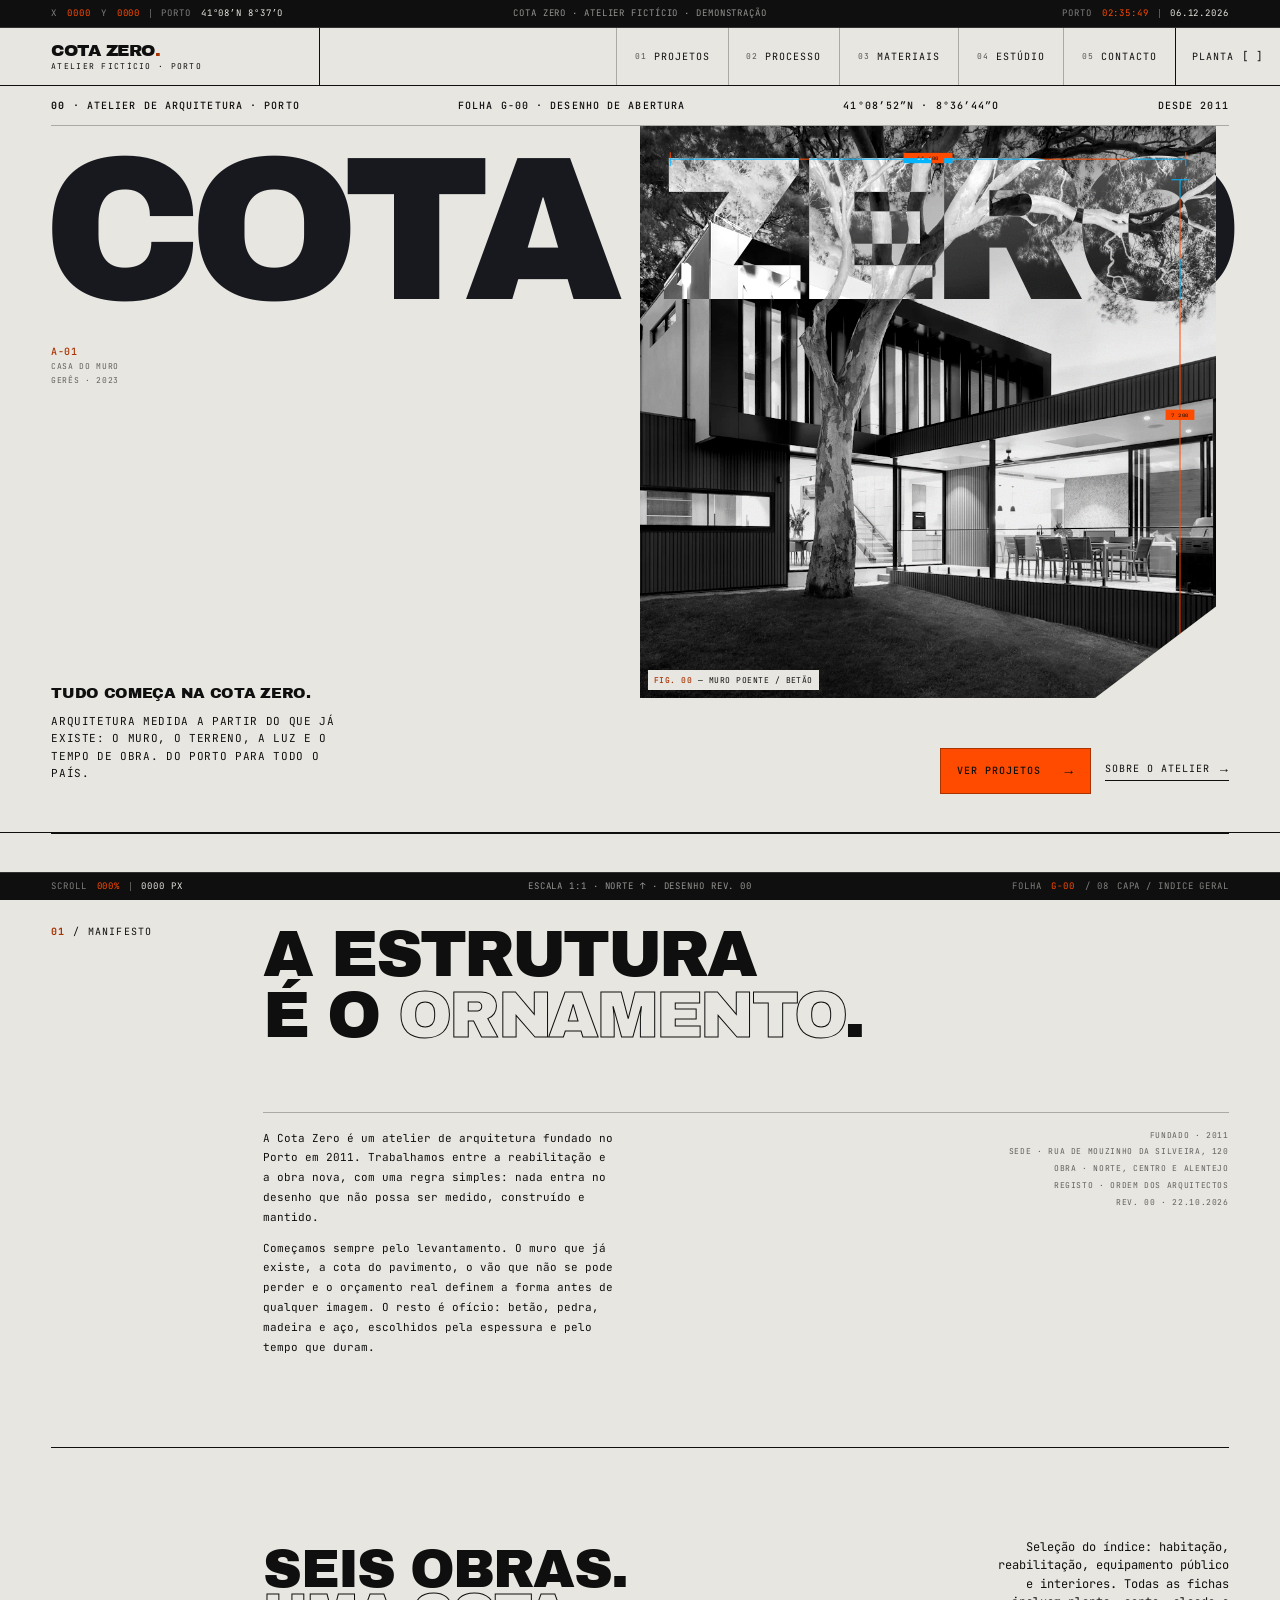
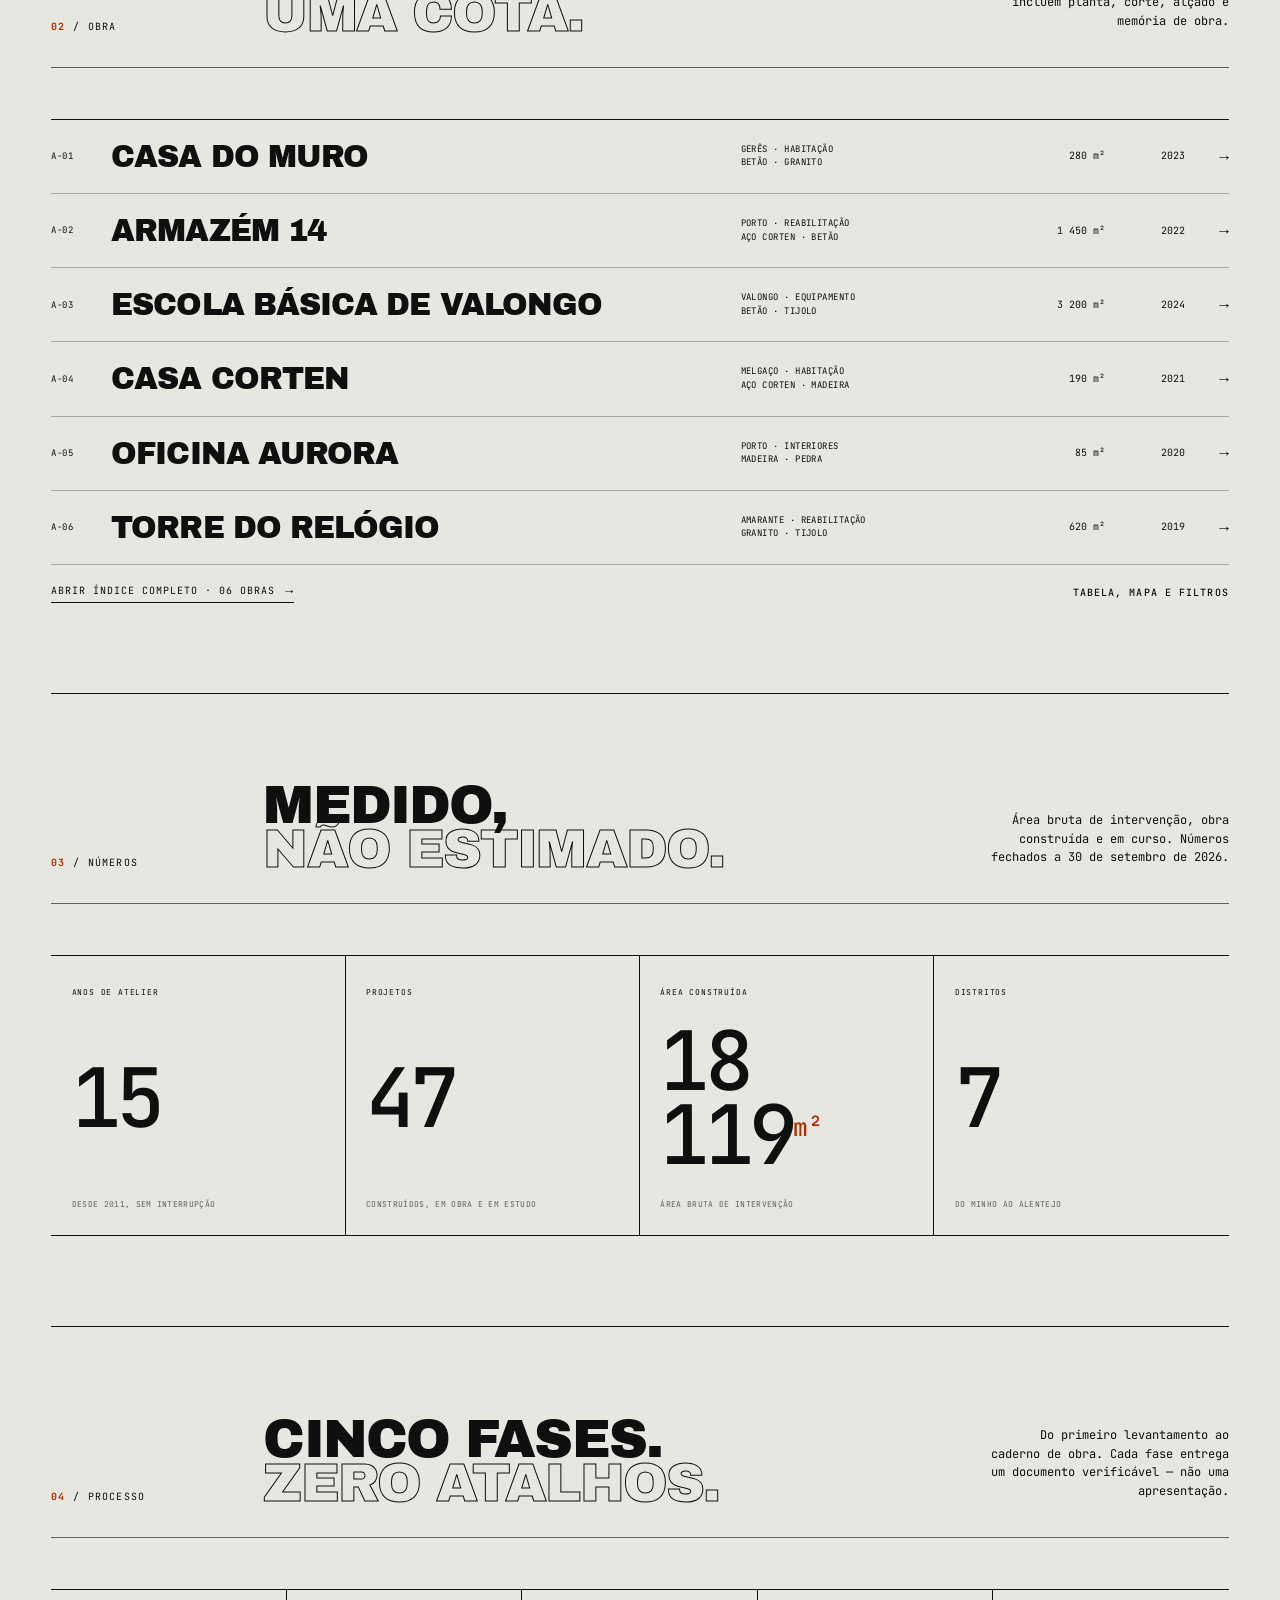
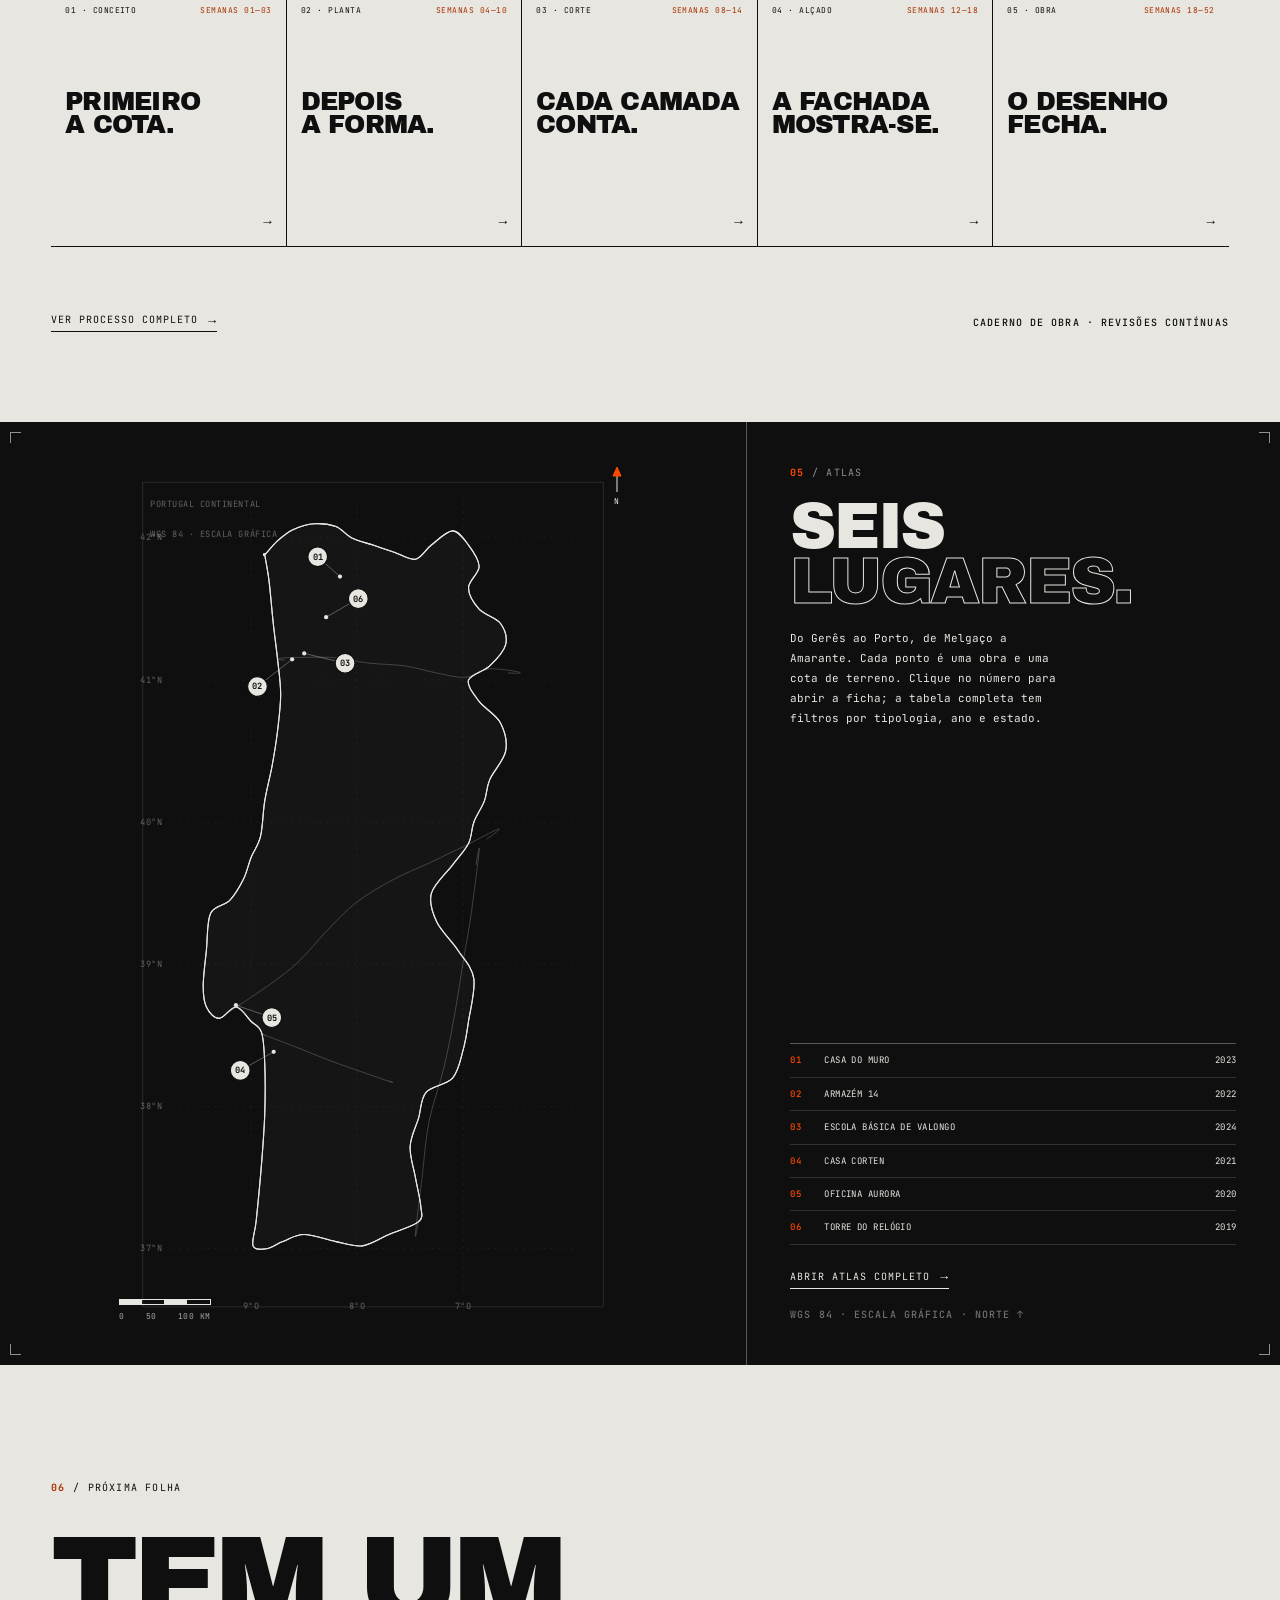
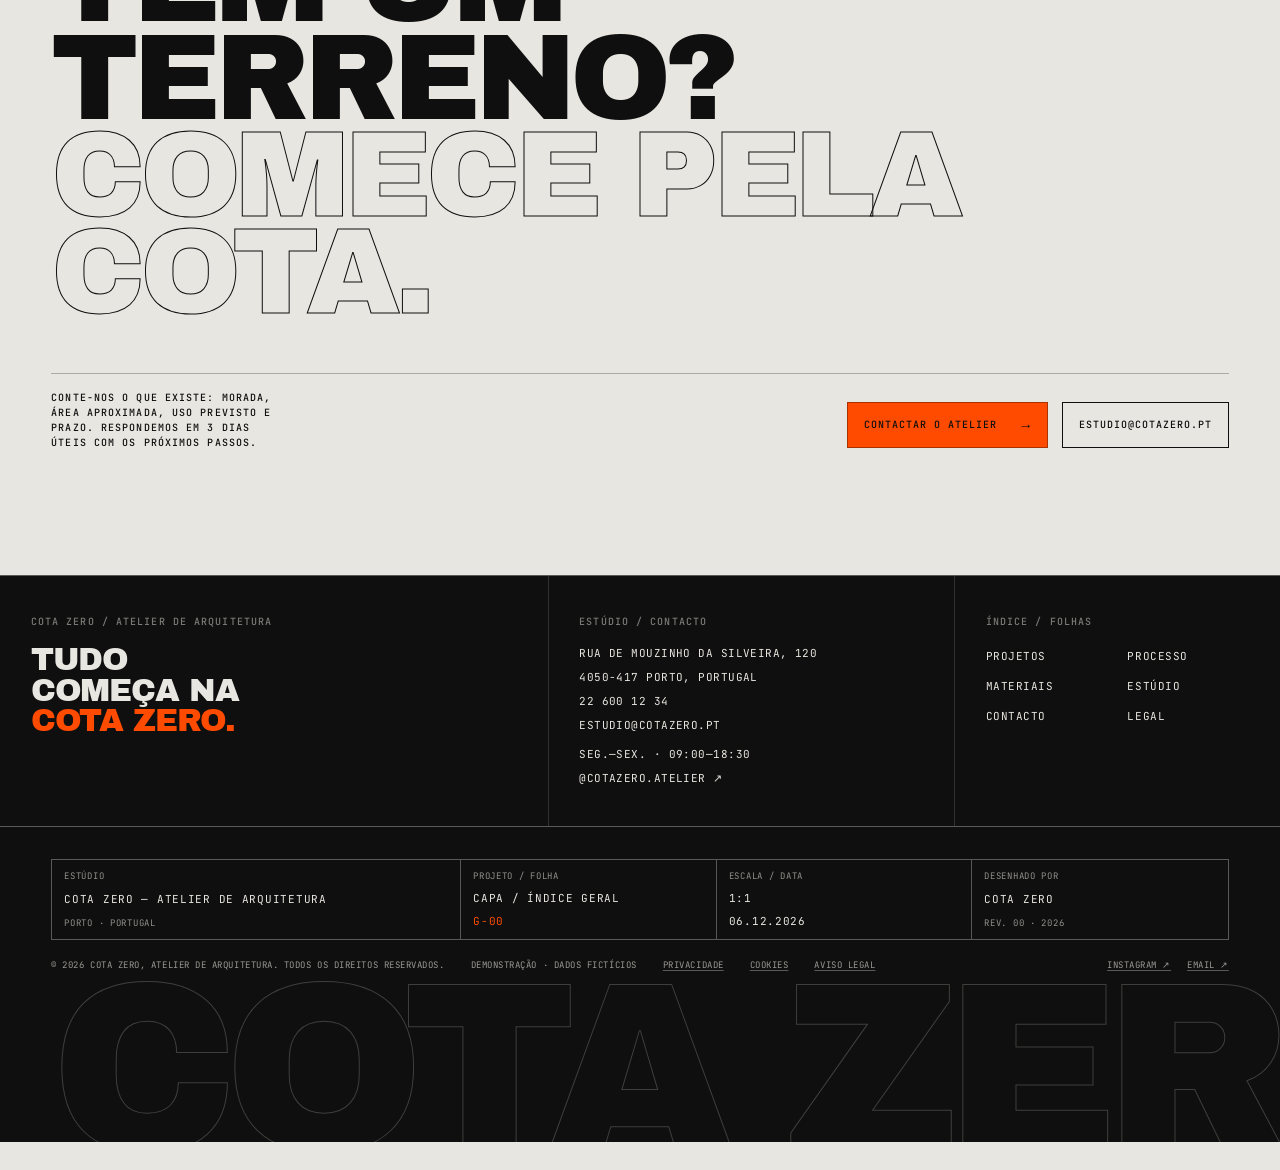
==== commit eaff30ce: "Configurar URL de produção e aviso de demonstração" ====
--- a/index.html
+++ b/index.html
@@ -8,7 +8,7 @@
   <meta name="author" content="Cota Zero, Atelier de Arquitetura">
   <meta name="theme-color" content="#E8E6E0">
   <link rel="icon" href="favicon.svg" type="image/svg+xml">
-  <link rel="canonical" href="https://cotazero.pt/">
+  <link rel="canonical" href="https://cota-zero.vercel.app/">
   
   <link rel="icon" href="svg/favicon.svg" type="image/svg+xml">
   <link rel="apple-touch-icon" href="svg/favicon.svg">
@@ -18,19 +18,19 @@
   <meta property="og:locale" content="pt_PT">
   <meta property="og:title" content="Cota Zero — Atelier de Arquitetura · Porto">
   <meta property="og:description" content="Atelier de arquitetura no Porto desde 2011. Reabilitação e obra nova medidas a partir do que já existe: o muro, o terreno, a luz e o tempo de obra.">
-  <meta property="og:url" content="https://cotazero.pt/">
-  <meta property="og:image" content="https://cotazero.pt/images/demo/photo-1600585154340-be6161a56a0c-1200x630.webp">
+  <meta property="og:url" content="https://cota-zero.vercel.app/">
+  <meta property="og:image" content="https://cota-zero.vercel.app/images/demo/photo-1600585154340-be6161a56a0c-1200x630.webp">
   <meta property="og:image:alt" content="Volume de betão e madeira encostado a um muro de granito, no Gerês.">
   <meta name="twitter:card" content="summary_large_image">
   <meta name="twitter:title" content="Cota Zero — Atelier de Arquitetura · Porto">
   <meta name="twitter:description" content="Atelier de arquitetura no Porto desde 2011. Reabilitação e obra nova medidas a partir do que já existe: o muro, o terreno, a luz e o tempo de obra.">
-  <meta name="twitter:image" content="https://cotazero.pt/images/demo/photo-1600585154340-be6161a56a0c-1200x630.webp">
+  <meta name="twitter:image" content="https://cota-zero.vercel.app/images/demo/photo-1600585154340-be6161a56a0c-1200x630.webp">
 
   <link rel="preload" href="fonts/archivo-black-latin.woff2" as="font" type="font/woff2" crossorigin>
   <link rel="preload" href="fonts/jetbrains-mono-latin.woff2" as="font" type="font/woff2" crossorigin>
   <link rel="stylesheet" href="css/style.css">
   <link rel="stylesheet" href="css/components.css">
-  <script type="application/ld+json">{"@context":"https://schema.org","@graph":[{"@type":"ProfessionalService","@id":"https://cotazero.pt/#atelier","name":"Cota Zero, Atelier de Arquitetura","url":"https://cotazero.pt/","logo":"https://cotazero.pt/svg/favicon.svg","image":"https://cotazero.pt/images/demo/photo-1600585154340-be6161a56a0c-1200x630.webp","description":"Atelier de arquitetura fundado no Porto em 2011, entre reabilitação e obra nova, com método baseado no levantamento e na cota zero.","foundingDate":"2011","founder":[{"@type":"Person","name":"Ricardo Teles"},{"@type":"Person","name":"Inês Barroso"}],"address":{"@type":"PostalAddress","streetAddress":"Rua de Mouzinho da Silveira, 120","postalCode":"4050-417","addressLocality":"Porto","addressCountry":"PT"},"geo":{"@type":"GeoCoordinates","latitude":41.145,"longitude":-8.615},"telephone":"+351226001234","email":"estudio@cotazero.pt","openingHoursSpecification":[{"@type":"OpeningHoursSpecification","dayOfWeek":["Monday","Tuesday","Wednesday","Thursday"],"opens":"09:00","closes":"18:30"},{"@type":"OpeningHoursSpecification","dayOfWeek":"Friday","opens":"09:00","closes":"17:30"}],"areaServed":"Portugal","sameAs":["https://instagram.com/cotazero.atelier"],"knowsAbout":["Arquitetura","Reabilitação","Habitação","Equipamento público","Interiores"]},{"@type":"WebSite","@id":"https://cotazero.pt/#site","url":"https://cotazero.pt/","name":"Cota Zero","inLanguage":"pt-PT","publisher":{"@id":"https://cotazero.pt/#atelier"}}]}</script>
+  <script type="application/ld+json">{"@context":"https://schema.org","@graph":[{"@type":"ProfessionalService","@id":"https://cota-zero.vercel.app/#atelier","name":"Cota Zero, Atelier de Arquitetura","url":"https://cota-zero.vercel.app/","logo":"https://cota-zero.vercel.app/svg/favicon.svg","image":"https://cota-zero.vercel.app/images/demo/photo-1600585154340-be6161a56a0c-1200x630.webp","description":"Atelier de arquitetura fundado no Porto em 2011, entre reabilitação e obra nova, com método baseado no levantamento e na cota zero.","foundingDate":"2011","founder":[{"@type":"Person","name":"Ricardo Teles"},{"@type":"Person","name":"Inês Barroso"}],"address":{"@type":"PostalAddress","streetAddress":"Rua de Mouzinho da Silveira, 120","postalCode":"4050-417","addressLocality":"Porto","addressCountry":"PT"},"geo":{"@type":"GeoCoordinates","latitude":41.145,"longitude":-8.615},"telephone":"+351226001234","email":"estudio@cotazero.pt","openingHoursSpecification":[{"@type":"OpeningHoursSpecification","dayOfWeek":["Monday","Tuesday","Wednesday","Thursday"],"opens":"09:00","closes":"18:30"},{"@type":"OpeningHoursSpecification","dayOfWeek":"Friday","opens":"09:00","closes":"17:30"}],"areaServed":"Portugal","sameAs":["https://instagram.com/cotazero.atelier"],"knowsAbout":["Arquitetura","Reabilitação","Habitação","Equipamento público","Interiores"]},{"@type":"WebSite","@id":"https://cota-zero.vercel.app/#site","url":"https://cota-zero.vercel.app/","name":"Cota Zero","inLanguage":"pt-PT","publisher":{"@id":"https://cota-zero.vercel.app/#atelier"}}]}</script>
 </head>
 <body class="page" data-page="index" data-sheet="G-00" data-sheet-name="Capa / Índice geral">
   <a class="skip-link" href="#conteudo">Saltar para o conteúdo</a>
